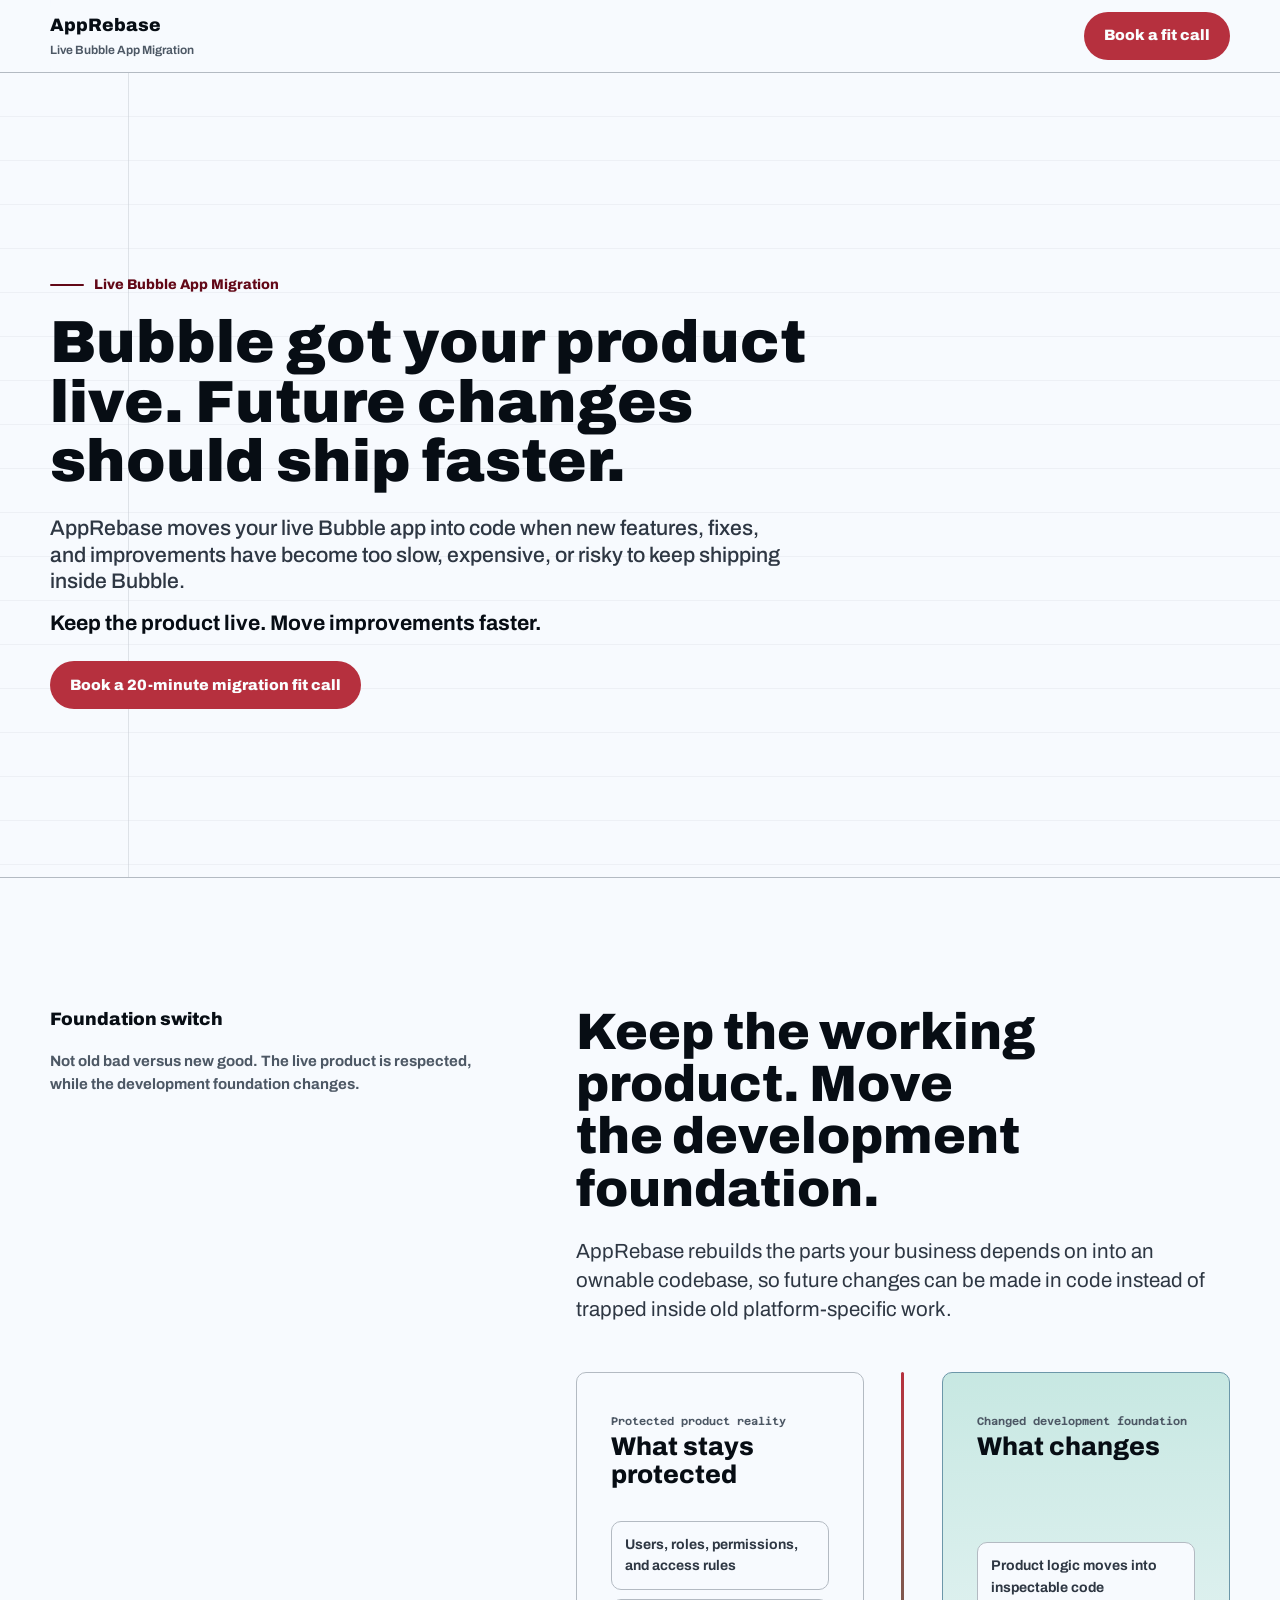
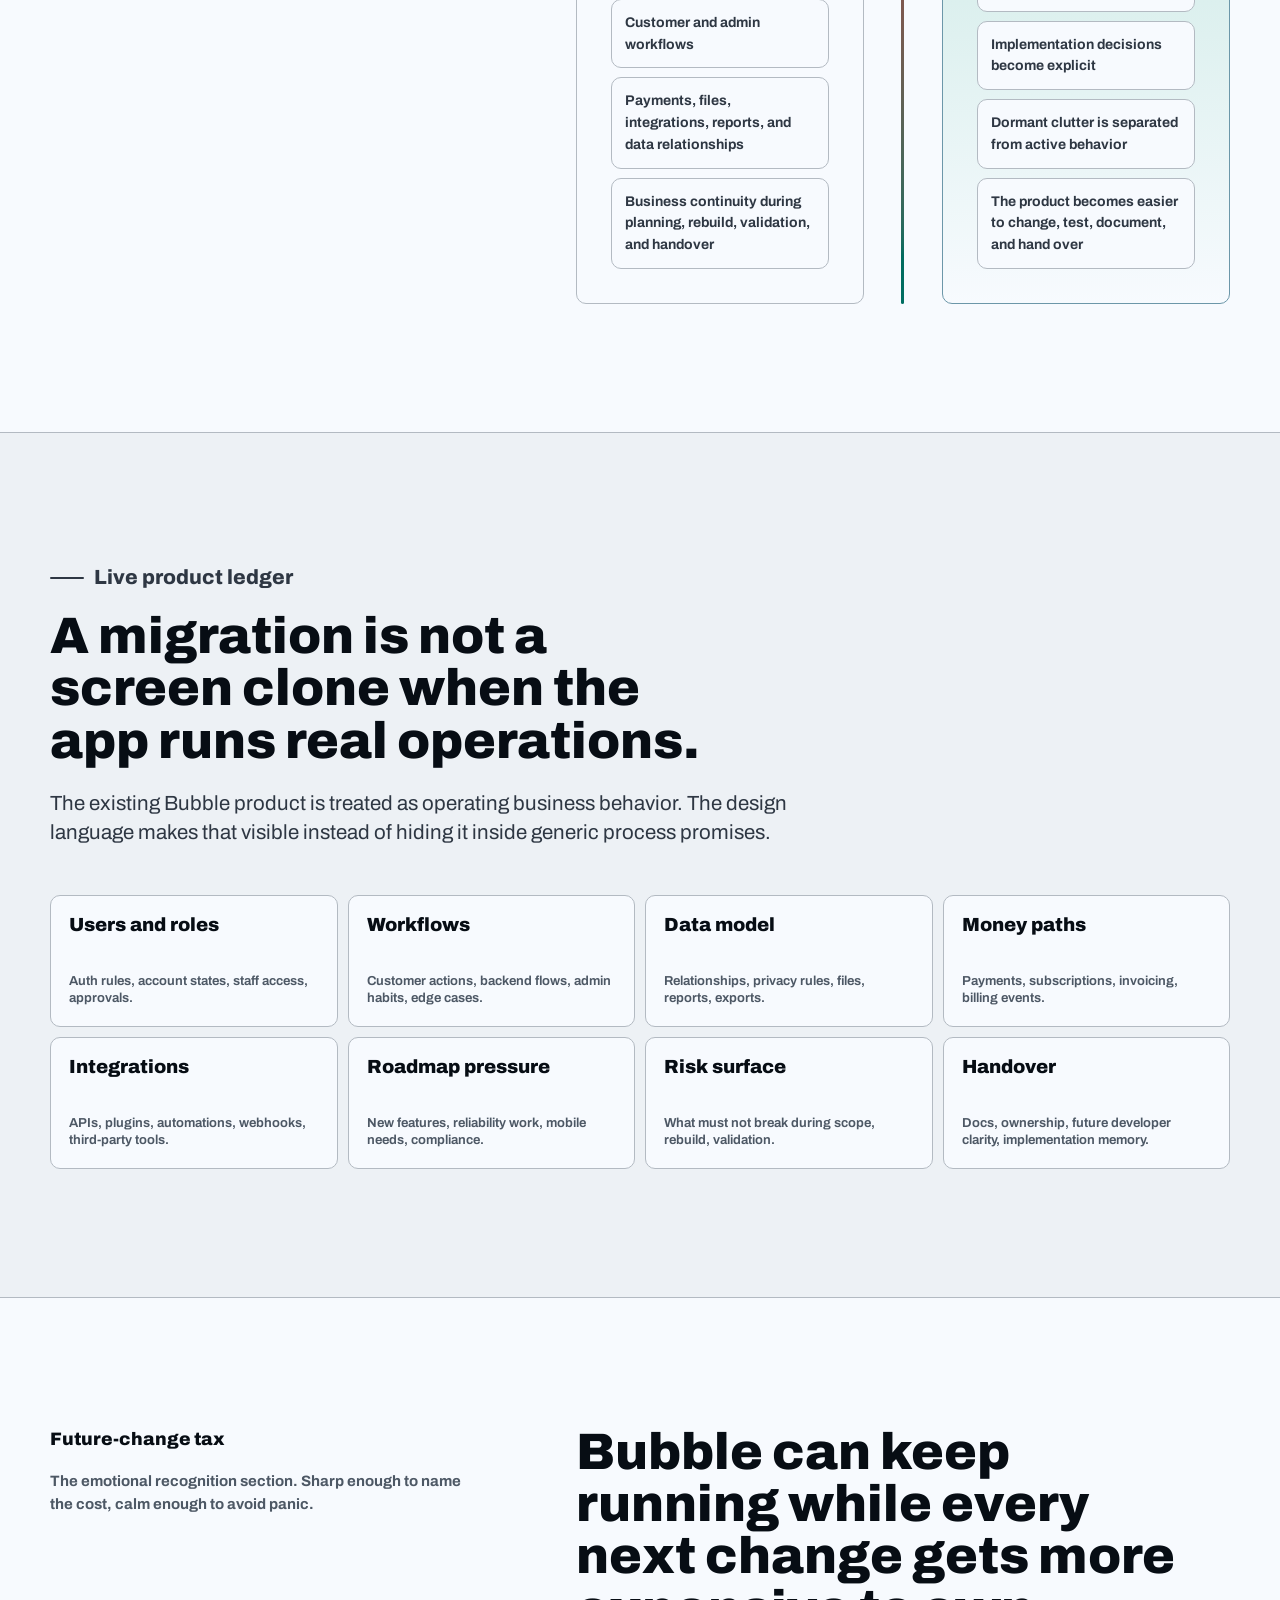
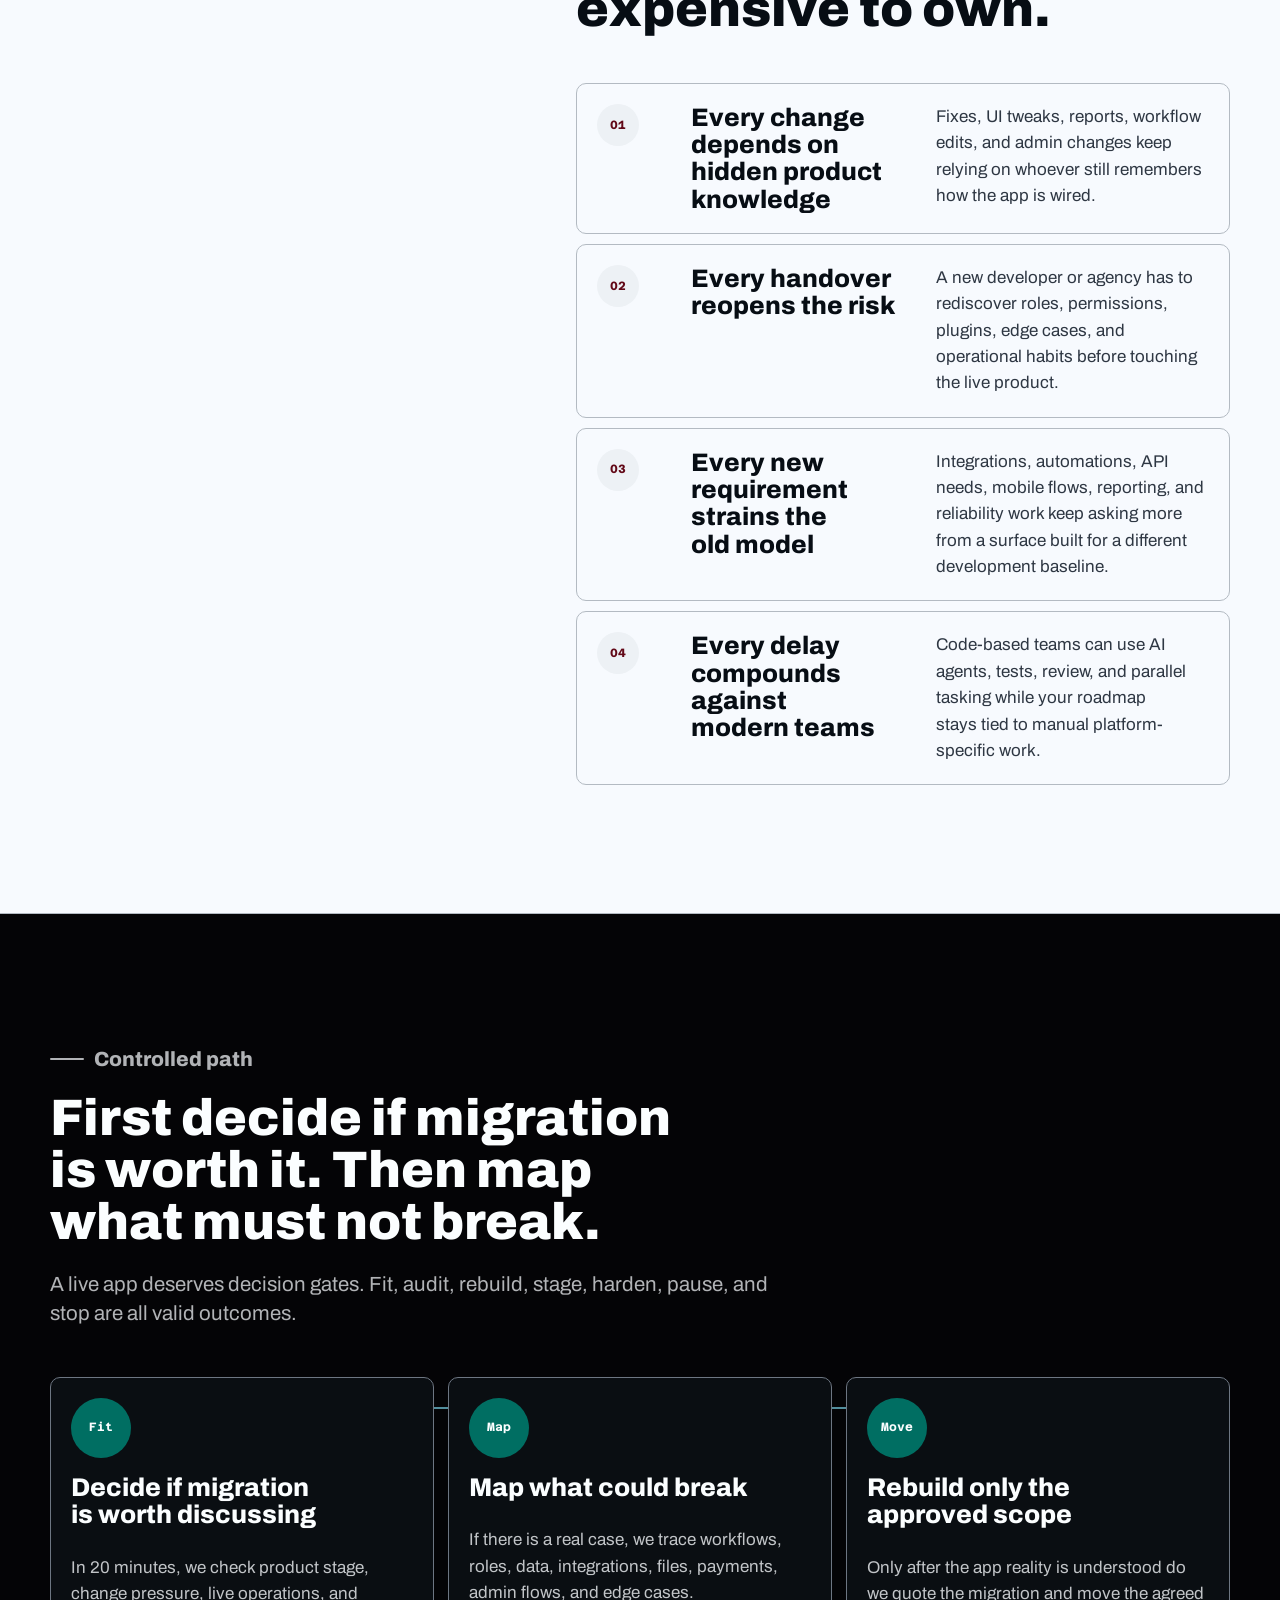
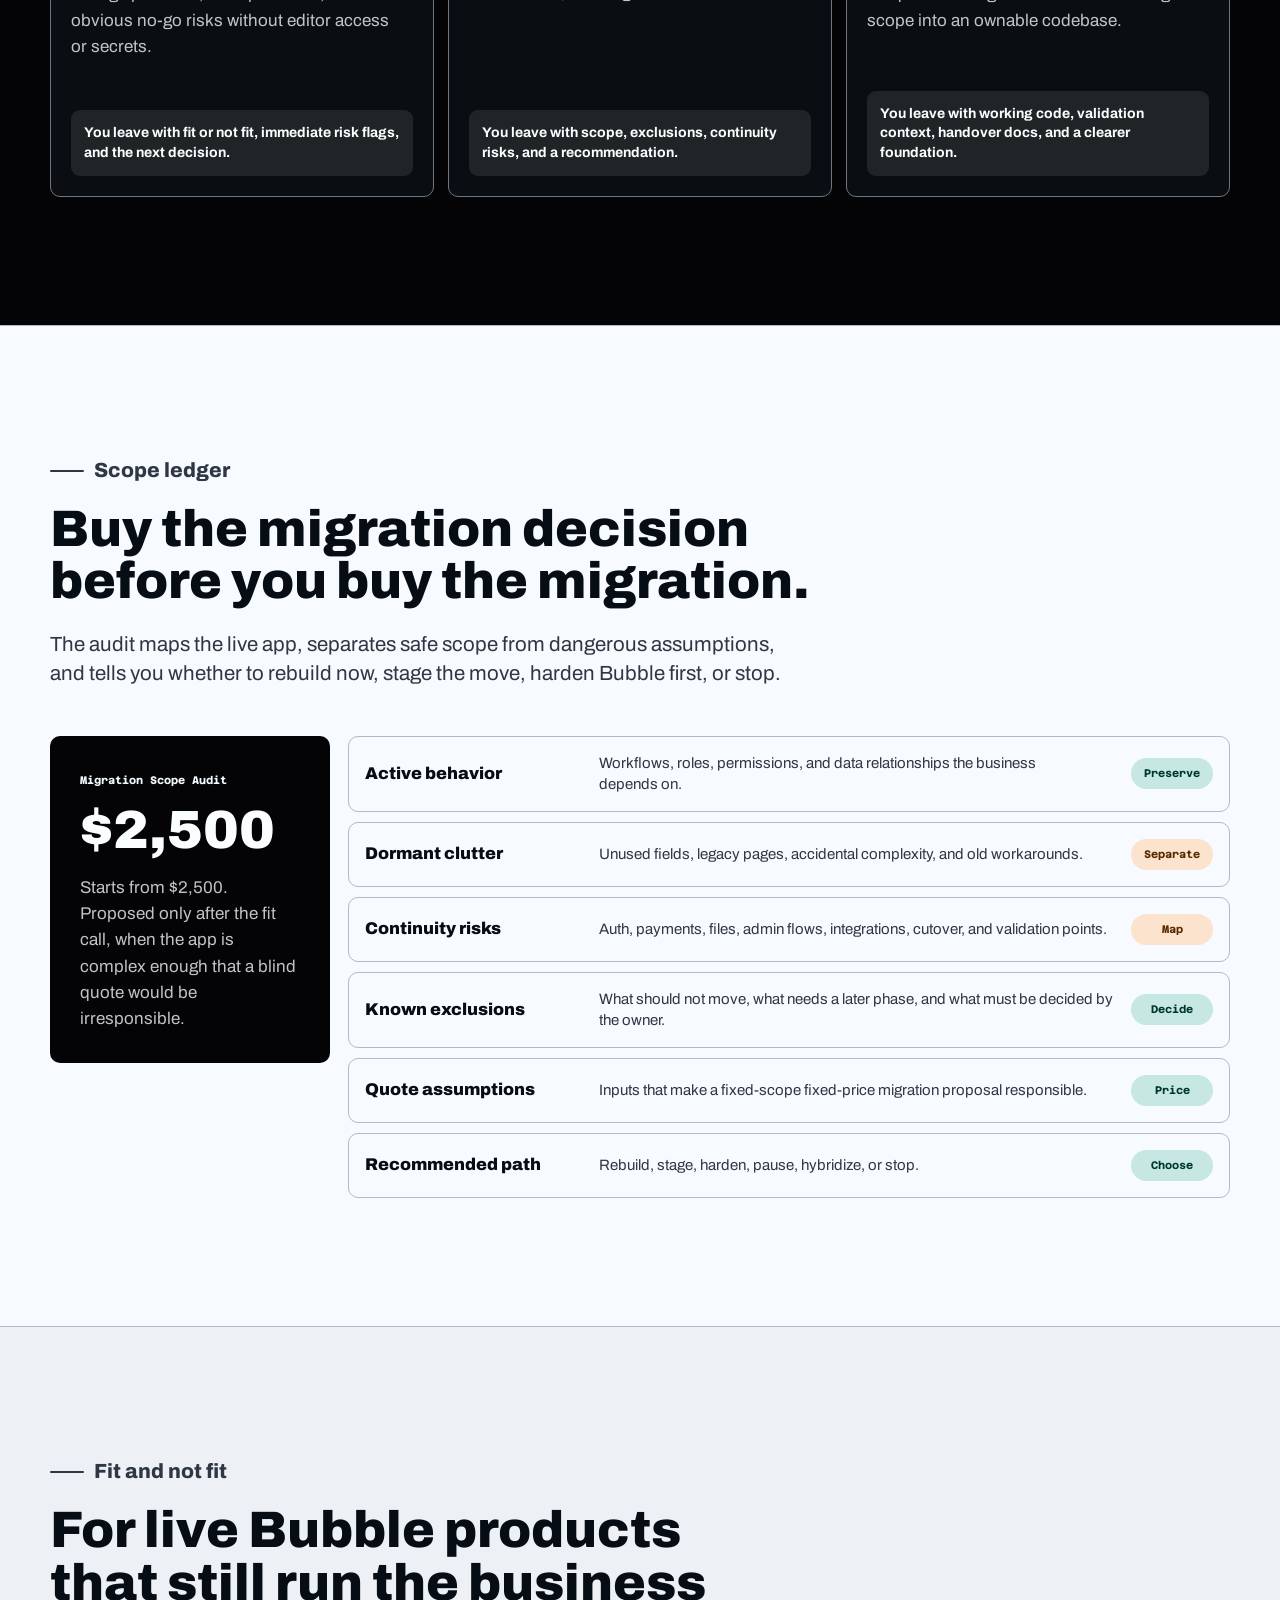
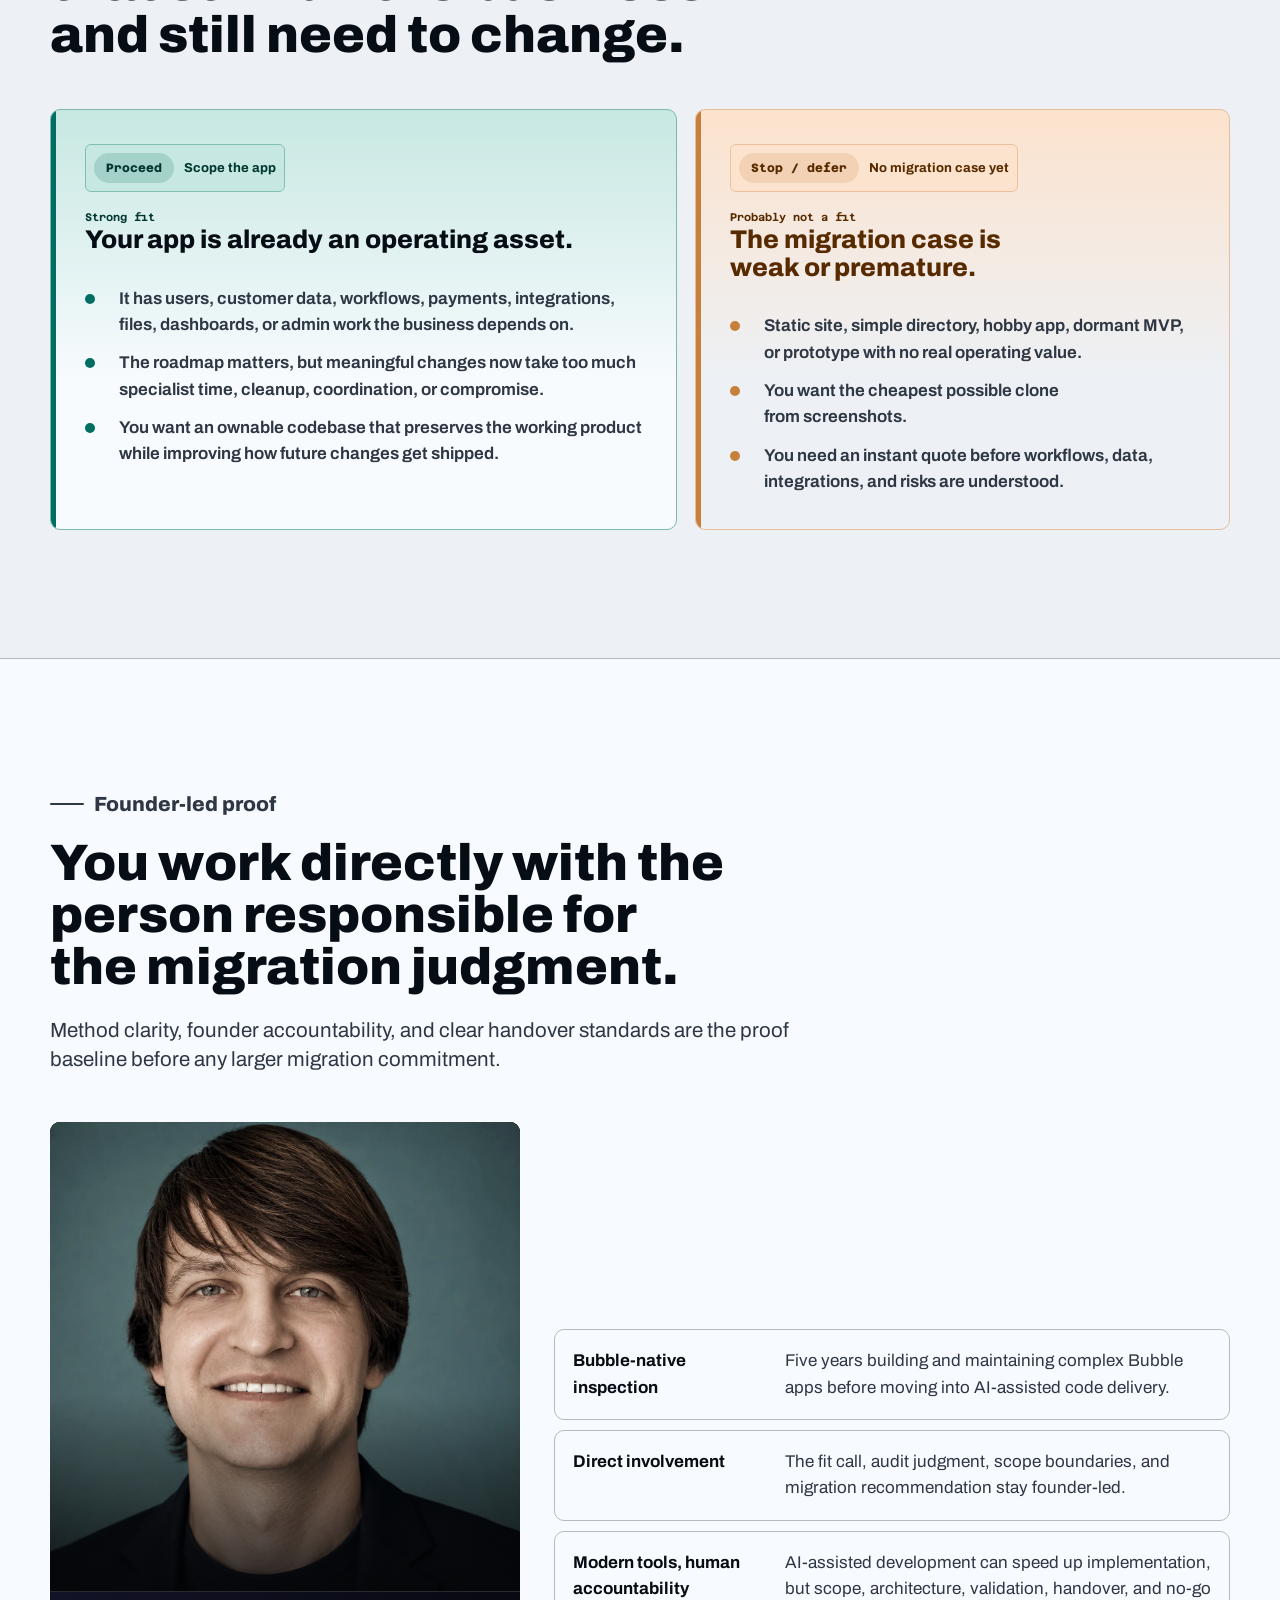
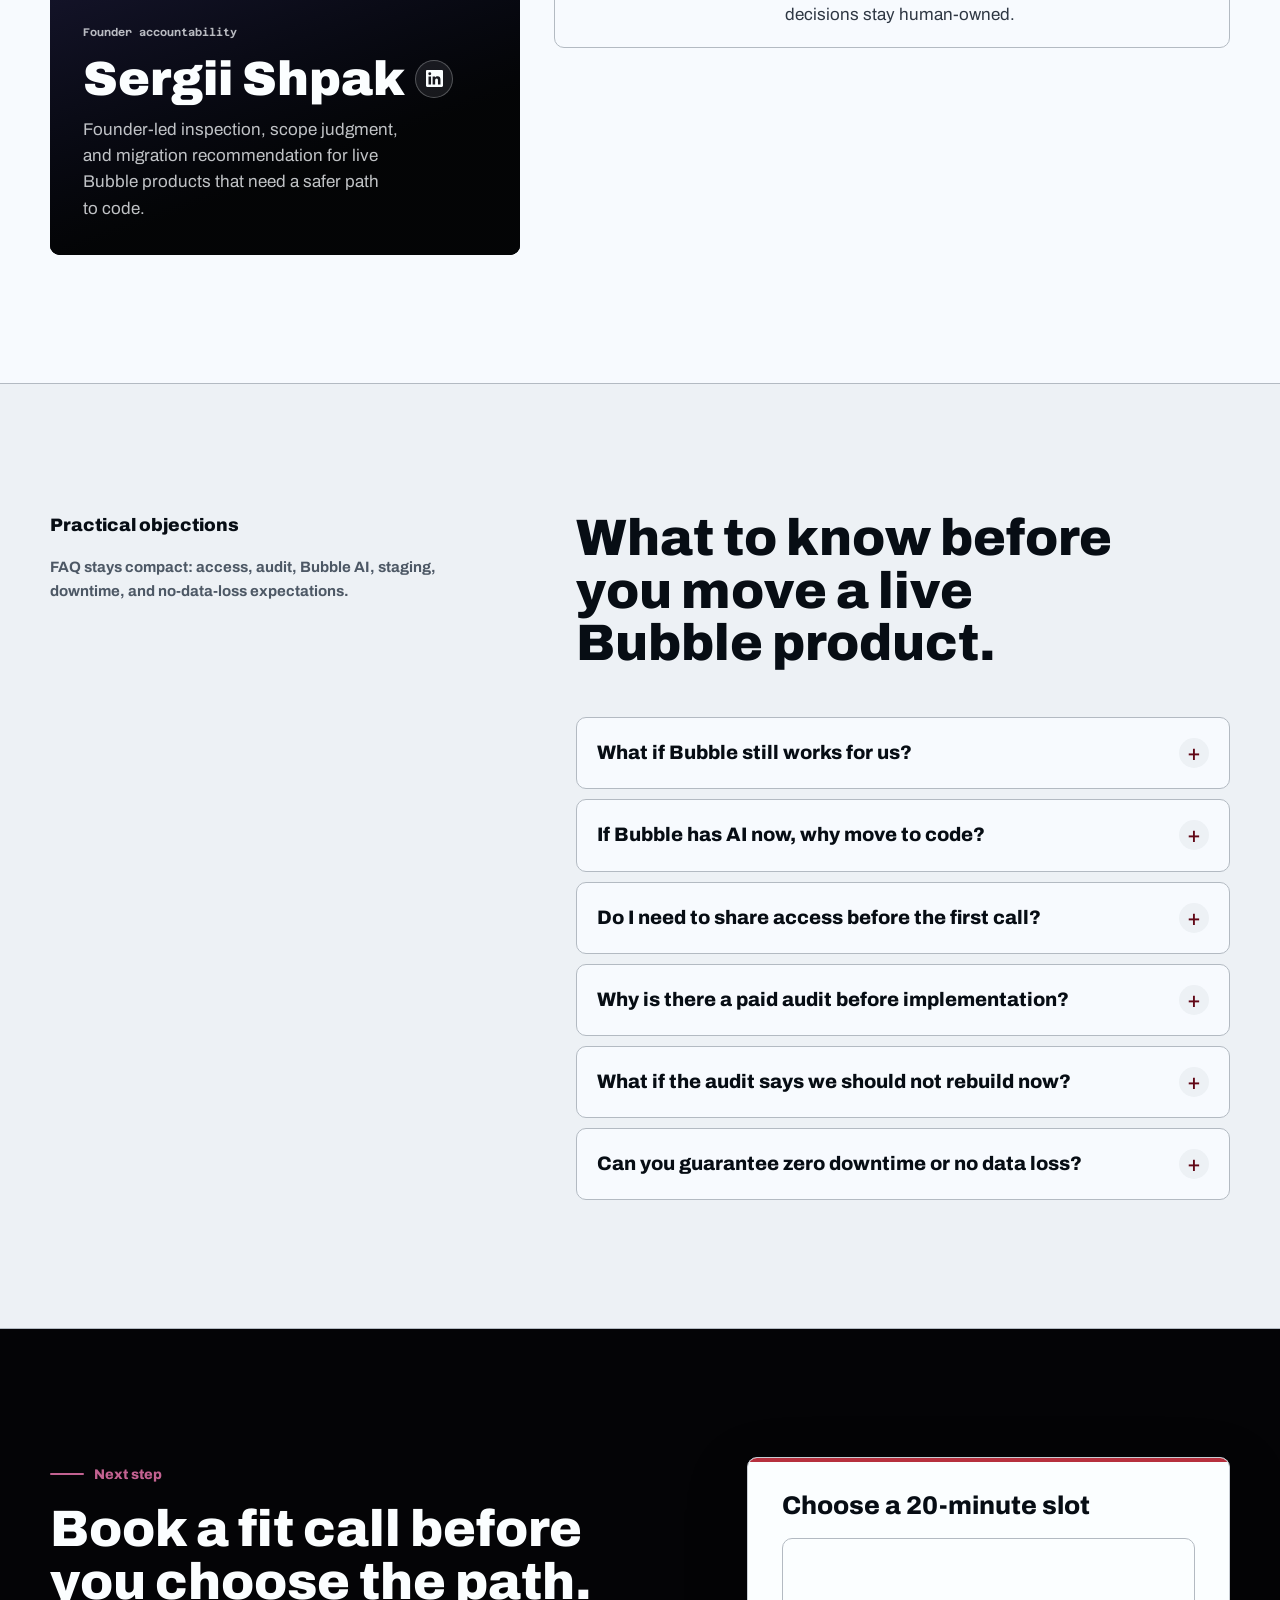
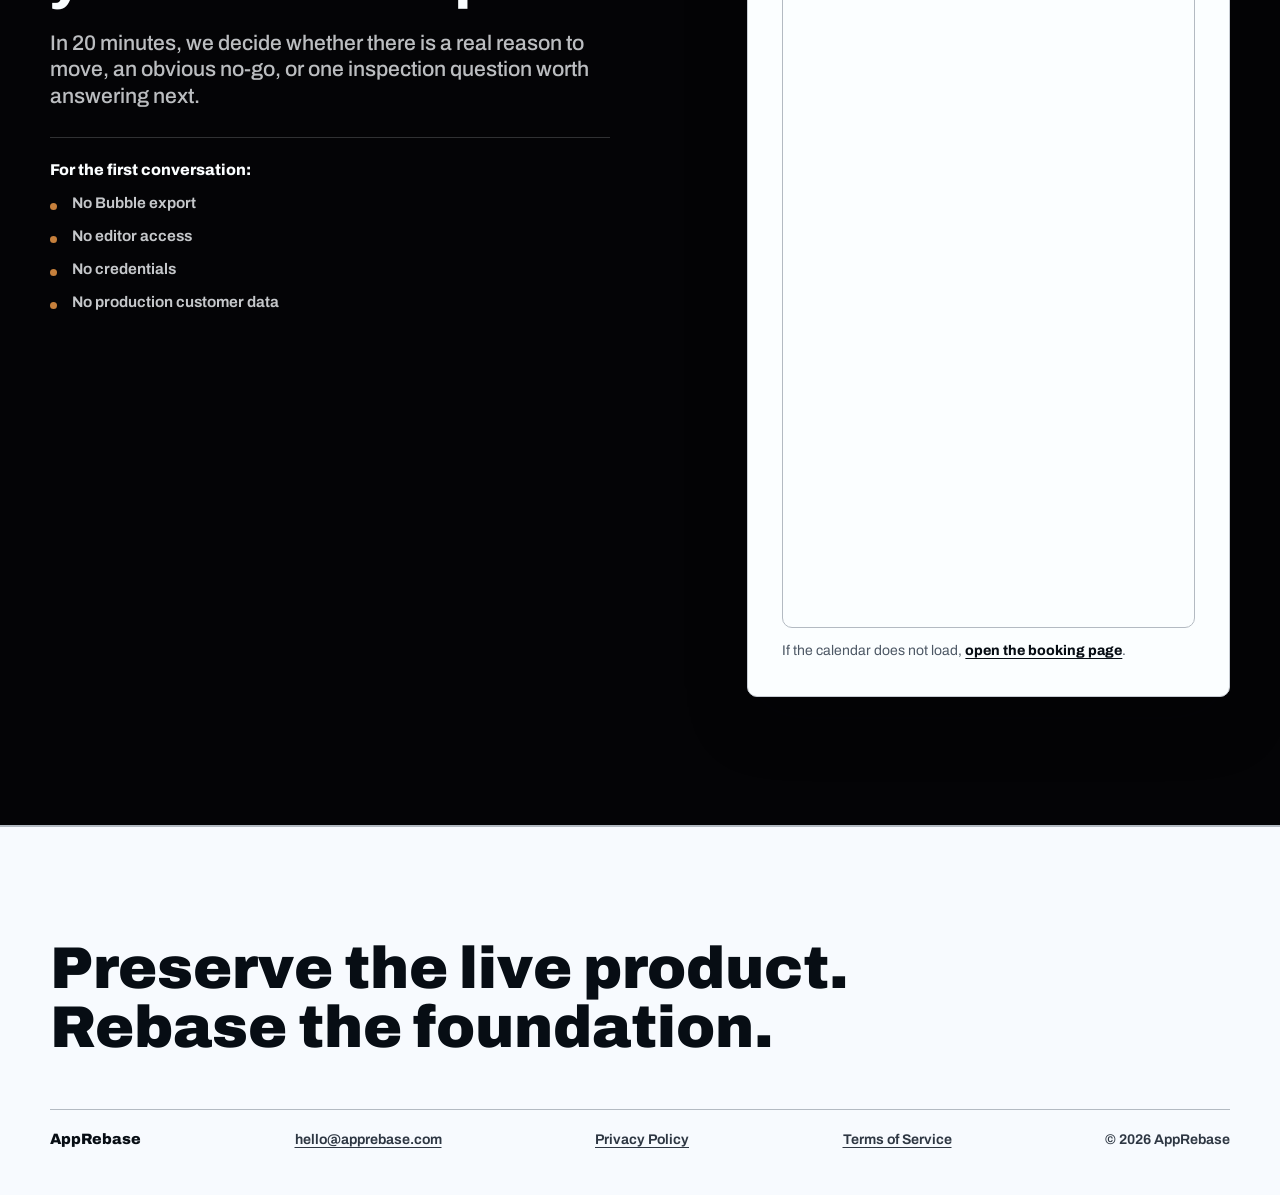
==== site/index.html @ f22eaa76 "Deploy AppRebase landing page 2026-06-10T15:09:42Z" ====
<!doctype html>
<html lang="en">
<head>
  <meta charset="utf-8">
  <meta name="viewport" content="width=device-width, initial-scale=1">
  <title>AppRebase | Live Bubble App Migration for Faster Changes</title>
  <meta name="description" content="AppRebase moves live Bubble apps into code when new features, fixes, and improvements have become too slow, expensive, or risky to keep shipping inside Bubble.">
  <link rel="canonical" href="https://apprebase.com/">
  <meta property="og:type" content="website">
  <meta property="og:site_name" content="AppRebase">
  <meta property="og:title" content="AppRebase | Live Bubble App Migration for Faster Changes">
  <meta property="og:description" content="Move a live Bubble app into code when new features, fixes, and improvements have become too slow, expensive, or risky to keep shipping inside Bubble.">
  <meta property="og:url" content="https://apprebase.com/">
  <meta name="twitter:card" content="summary">
  <meta name="twitter:title" content="AppRebase | Live Bubble App Migration for Faster Changes">
  <meta name="twitter:description" content="Move a live Bubble app into code when new features, fixes, and improvements have become too slow, expensive, or risky to keep shipping inside Bubble.">
  <link rel="icon" href="./favicon.svg" type="image/svg+xml">
  <link rel="preconnect" href="https://fonts.googleapis.com">
  <link rel="preconnect" href="https://fonts.gstatic.com" crossorigin>
  <link rel="preload" as="style" href="https://fonts.googleapis.com/css2?family=Archivo:wght@400;500;600;700;800;900&family=Azeret+Mono:wght@500;600;700&display=swap" onload="this.onload=null;this.rel='stylesheet'">
  <noscript><link rel="stylesheet" href="https://fonts.googleapis.com/css2?family=Archivo:wght@400;500;600;700;800;900&family=Azeret+Mono:wght@500;600;700&display=swap"></noscript>
  <script type="application/ld+json">
    {
      "@context": "https://schema.org",
      "@type": "ProfessionalService",
      "name": "AppRebase",
      "url": "https://apprebase.com/",
      "description": "AppRebase moves live Bubble apps into code when new features, fixes, and improvements have become too slow, expensive, or risky to keep shipping inside Bubble.",
      "email": "hello@apprebase.com",
      "founder": {
        "@type": "Person",
        "name": "Sergii Shpak",
        "sameAs": "https://www.linkedin.com/in/sergiishpak/"
      }
    }
  </script>

  <script type="module" crossorigin src="./assets/index-DW9-Qc9I.js"></script>
  <link rel="stylesheet" crossorigin href="./assets/index-B4gMcBKP.css">
</head>
<body>
  <header class="topbar">
    <div class="wrap topbar-inner">
      <a class="brand" href="#top" aria-label="AppRebase home">
        <span>AppRebase<small>Live Bubble App Migration</small></span>
      </a>
      <a class="button top" href="#contact" data-analytics-id="nav-fit-call">Book a fit call</a>
    </div>
  </header>

  <main id="top">
    <section class="section hero" aria-labelledby="hero-title">
      <div class="wrap hero-inner">
        <div class="hero-copy reveal">
          <p class="kicker">Live Bubble App Migration</p>
          <h1 id="hero-title">Bubble got your product live. Future changes should ship faster.</h1>
          <p class="hero-lead">AppRebase moves your live Bubble app into code when new features, fixes, and improvements have become too slow, expensive, or risky to keep shipping inside Bubble.</p>
          <p class="hero-offer">Keep the product live. Move improvements faster.</p>
          <div class="actions">
            <a class="button" href="#contact" data-analytics-id="hero-fit-call">Book a 20-minute migration fit call</a>
          </div>
        </div>
      </div>
    </section>

    <section class="section" id="migration">
      <div class="wrap section-inner two-col">
        <aside class="rail">
          <strong>Foundation switch</strong>
          <span>Not old bad versus new good. The live product is respected, while the development foundation changes.</span>
        </aside>
        <div>
          <div class="section-head">
            <h2>Keep the working product. Move the development foundation.</h2>
            <p>AppRebase rebuilds the parts your business depends on into an ownable codebase, so future changes can be made in code instead of trapped inside old platform-specific work.</p>
          </div>
          <div class="foundation-switch" role="group" aria-label="What stays protected and what changes">
            <article class="foundation-side">
              <div>
                <span class="artifact-label">Protected product reality</span>
                <h3>What stays protected</h3>
              </div>
              <ul class="mini-ledger">
                <li>Users, roles, permissions, and access rules</li>
                <li>Customer and admin workflows</li>
                <li>Payments, files, integrations, reports, and data relationships</li>
                <li>Business continuity during planning, rebuild, validation, and handover</li>
              </ul>
            </article>
            <div class="switch-axis" aria-hidden="true"><span></span></div>
            <article class="foundation-side code">
              <div>
                <span class="artifact-label">Changed development foundation</span>
                <h3>What changes</h3>
              </div>
              <ul class="mini-ledger">
                <li>Product logic moves into inspectable code</li>
                <li>Implementation decisions become explicit</li>
                <li>Dormant clutter is separated from active behavior</li>
                <li>The product becomes easier to change, test, document, and hand over</li>
              </ul>
            </article>
          </div>
        </div>
      </div>
    </section>

    <section class="section soft" id="live-product">
      <div class="wrap section-inner">
        <div class="section-head">
          <p class="kicker">Live product ledger</p>
          <h2>A migration is not a screen clone when the app runs real operations.</h2>
          <p>The existing Bubble product is treated as operating business behavior. The design language makes that visible instead of hiding it inside generic process promises.</p>
        </div>
        <div class="live-ledger" role="group" aria-label="Live product ledger">
          <div class="ledger-cell"><strong>Users and roles</strong><span>Auth rules, account states, staff access, approvals.</span></div>
          <div class="ledger-cell"><strong>Workflows</strong><span>Customer actions, backend flows, admin habits, edge cases.</span></div>
          <div class="ledger-cell"><strong>Data model</strong><span>Relationships, privacy rules, files, reports, exports.</span></div>
          <div class="ledger-cell"><strong>Money paths</strong><span>Payments, subscriptions, invoicing, billing events.</span></div>
          <div class="ledger-cell"><strong>Integrations</strong><span>APIs, plugins, automations, webhooks, third-party tools.</span></div>
          <div class="ledger-cell"><strong>Roadmap pressure</strong><span>New features, reliability work, mobile needs, compliance.</span></div>
          <div class="ledger-cell"><strong>Risk surface</strong><span>What must not break during scope, rebuild, validation.</span></div>
          <div class="ledger-cell"><strong>Handover</strong><span>Docs, ownership, future developer clarity, implementation memory.</span></div>
        </div>
      </div>
    </section>

    <section class="section" id="leverage">
      <div class="wrap section-inner two-col">
        <aside class="rail">
          <strong>Future-change tax</strong>
          <span>The emotional recognition section. Sharp enough to name the cost, calm enough to avoid panic.</span>
        </aside>
        <div>
          <div class="section-head">
            <h2>Bubble can keep running while every next change gets more expensive to own.</h2>
          </div>
          <div class="tax-ledger" role="group" aria-label="Development costs that compound before migration">
            <article class="ledger-row">
              <h3>Every change depends on hidden product knowledge</h3>
              <p>Fixes, UI tweaks, reports, workflow edits, and admin changes keep relying on whoever still remembers how the app is wired.</p>
            </article>
            <article class="ledger-row">
              <h3>Every handover reopens the risk</h3>
              <p>A new developer or agency has to rediscover roles, permissions, plugins, edge cases, and operational habits before touching the live product.</p>
            </article>
            <article class="ledger-row">
              <h3>Every new requirement strains the old model</h3>
              <p>Integrations, automations, API needs, mobile flows, reporting, and reliability work keep asking more from a surface built for a different development baseline.</p>
            </article>
            <article class="ledger-row">
              <h3>Every delay compounds against modern teams</h3>
              <p>Code-based teams can use AI agents, tests, review, and parallel tasking while your roadmap stays tied to manual platform-specific work.</p>
            </article>
          </div>
        </div>
      </div>
    </section>

    <section class="section dark" id="method">
      <div class="wrap section-inner">
        <div class="section-head">
          <p class="kicker">Controlled path</p>
          <h2>First decide if migration is worth it. Then map what must not break.</h2>
          <p>A live app deserves decision gates. Fit, audit, rebuild, stage, harden, pause, and stop are all valid outcomes.</p>
        </div>
        <div class="method-track" role="group" aria-label="AppRebase migration process">
          <article class="method-step">
            <span class="method-dot">Fit</span>
            <h3>Decide if migration is worth discussing</h3>
            <p>In 20 minutes, we check product stage, change pressure, live operations, and obvious no-go risks without editor access or secrets.</p>
            <div class="output">You leave with fit or not fit, immediate risk flags, and the next decision.</div>
          </article>
          <article class="method-step">
            <span class="method-dot">Map</span>
            <h3>Map what could break</h3>
            <p>If there is a real case, we trace workflows, roles, data, integrations, files, payments, admin flows, and edge cases.</p>
            <div class="output">You leave with scope, exclusions, continuity risks, and a recommendation.</div>
          </article>
          <article class="method-step">
            <span class="method-dot">Move</span>
            <h3>Rebuild only the approved scope</h3>
            <p>Only after the app reality is understood do we quote the migration and move the agreed scope into an ownable codebase.</p>
            <div class="output">You leave with working code, validation context, handover docs, and a clearer foundation.</div>
          </article>
        </div>
      </div>
    </section>

    <section class="section" id="audit">
      <div class="wrap section-inner">
        <div class="section-head">
          <p class="kicker">Scope ledger</p>
          <h2>Buy the migration decision before you buy the migration.</h2>
          <p>The audit maps the live app, separates safe scope from dangerous assumptions, and tells you whether to rebuild now, stage the move, harden Bubble first, or stop.</p>
        </div>
        <div class="audit-grid">
          <aside class="price">
            <div>
              <span class="artifact-label">Migration Scope Audit</span>
              <strong>$2,500</strong>
            </div>
            <p>Starts from $2,500. Proposed only after the fit call, when the app is complex enough that a blind quote would be irresponsible.</p>
          </aside>
          <div class="scope-ledger" role="group" aria-label="Scope ledger sample">
            <div class="scope-row"><strong>Active behavior</strong><p>Workflows, roles, permissions, and data relationships the business depends on.</p><span class="badge">Preserve</span></div>
            <div class="scope-row"><strong>Dormant clutter</strong><p>Unused fields, legacy pages, accidental complexity, and old workarounds.</p><span class="badge caution">Separate</span></div>
            <div class="scope-row"><strong>Continuity risks</strong><p>Auth, payments, files, admin flows, integrations, cutover, and validation points.</p><span class="badge caution">Map</span></div>
            <div class="scope-row"><strong>Known exclusions</strong><p>What should not move, what needs a later phase, and what must be decided by the owner.</p><span class="badge">Decide</span></div>
            <div class="scope-row"><strong>Quote assumptions</strong><p>Inputs that make a fixed-scope fixed-price migration proposal responsible.</p><span class="badge">Price</span></div>
            <div class="scope-row"><strong>Recommended path</strong><p>Rebuild, stage, harden, pause, hybridize, or stop.</p><span class="badge">Choose</span></div>
          </div>
        </div>
      </div>
    </section>

    <section class="section soft" id="fit">
      <div class="wrap section-inner">
        <div class="section-head">
          <p class="kicker">Fit and not fit</p>
          <h2>For live Bubble products that still run the business and still need to change.</h2>
        </div>
        <div class="fit-grid" role="group" aria-label="Fit and not fit">
          <article class="fit-block">
            <div class="fit-decision">
              <span class="decision-word">Proceed</span>
              <span class="decision-note">Scope the app</span>
            </div>
            <span class="artifact-label">Strong fit</span>
            <h3>Your app is already an operating asset.</h3>
            <ul class="fit-list">
              <li>It has users, customer data, workflows, payments, integrations, files, dashboards, or admin work the business depends on.</li>
              <li>The roadmap matters, but meaningful changes now take too much specialist time, cleanup, coordination, or compromise.</li>
              <li>You want an ownable codebase that preserves the working product while improving how future changes get shipped.</li>
            </ul>
          </article>
          <article class="fit-block not">
            <div class="fit-decision">
              <span class="decision-word">Stop / defer</span>
              <span class="decision-note">No migration case yet</span>
            </div>
            <span class="artifact-label">Probably not a fit</span>
            <h3>The migration case is weak or premature.</h3>
            <ul class="fit-list">
              <li>Static site, simple directory, hobby app, dormant MVP, or prototype with no real operating value.</li>
              <li>You want the cheapest possible clone from screenshots.</li>
              <li>You need an instant quote before workflows, data, integrations, and risks are understood.</li>
            </ul>
          </article>
        </div>
      </div>
    </section>

    <section class="section" id="proof">
      <div class="wrap section-inner">
        <div class="section-head">
          <p class="kicker">Founder-led proof</p>
          <h2>You work directly with the person responsible for the migration judgment.</h2>
          <p>Method clarity, founder accountability, and clear handover standards are the proof baseline before any larger migration commitment.</p>
        </div>
        <div class="founder-proof">
          <aside class="founder-card" aria-label="Founder accountability panel">
            <figure class="founder-photo">
              <picture>
                <source srcset="./assets/sergii-shpak-founder-portrait-v1-D62x7R3v.webp" type="image/webp">
                <img src="./assets/sergii-shpak-founder-portrait-v1-Mqz5cvFW.png" alt="Portrait of Sergii Shpak, founder of AppRebase" width="1254" height="1254" loading="lazy" decoding="async">
              </picture>
            </figure>
            <div class="founder-card-body">
              <span class="artifact-label">Founder accountability</span>
              <div class="founder-name-row">
                <strong>Sergii Shpak</strong>
                <a class="founder-linkedin" href="https://www.linkedin.com/in/sergiishpak/" target="_blank" rel="noopener noreferrer" aria-label="View Sergii Shpak on LinkedIn">
                  <svg viewBox="0 0 24 24" aria-hidden="true" focusable="false">
                    <path d="M20.45 20.45h-3.56v-5.57c0-1.33-.02-3.04-1.85-3.04-1.85 0-2.14 1.45-2.14 2.95v5.66H9.34V9h3.42v1.56h.05c.48-.9 1.64-1.85 3.37-1.85 3.6 0 4.27 2.37 4.27 5.46v6.28ZM5.33 7.43a2.06 2.06 0 1 1 0-4.12 2.06 2.06 0 0 1 0 4.12Zm1.78 13.02H3.55V9h3.56v11.45ZM22.22 0H1.77C.79 0 0 .77 0 1.72v20.56C0 23.23.79 24 1.77 24h20.45c.98 0 1.78-.77 1.78-1.72V1.72C24 .77 23.2 0 22.22 0Z" />
                  </svg>
                </a>
              </div>
              <p>Founder-led inspection, scope judgment, and migration recommendation for live Bubble products that need a safer path to code.</p>
            </div>
          </aside>
          <div class="founder-proof-main">
            <div class="proof-stack">
              <div class="proof-row"><strong>Bubble-native inspection</strong><p>Five years building and maintaining complex Bubble apps before moving into AI-assisted code delivery.</p></div>
              <div class="proof-row"><strong>Direct involvement</strong><p>The fit call, audit judgment, scope boundaries, and migration recommendation stay founder-led.</p></div>
              <div class="proof-row"><strong>Modern tools, human accountability</strong><p>AI-assisted development can speed up implementation, but scope, architecture, validation, handover, and no-go decisions stay human-owned.</p></div>
            </div>
          </div>
        </div>
      </div>
    </section>

    <section class="section soft" id="faq">
      <div class="wrap section-inner two-col">
        <aside class="rail">
          <strong>Practical objections</strong>
          <span>FAQ stays compact: access, audit, Bubble AI, staging, downtime, and no-data-loss expectations.</span>
        </aside>
        <div>
          <div class="section-head">
            <h2>What to know before you move a live Bubble product.</h2>
          </div>
          <div class="faq">
            <details>
              <summary>What if Bubble still works for us?</summary>
              <div class="answer"><p>Then migration is not automatic. The question is whether staying on the current foundation now costs more in speed, specialist dependency, handover risk, or future change than a controlled move would cost.</p></div>
            </details>
            <details>
              <summary>If Bubble has AI now, why move to code?</summary>
              <div class="answer"><p>Bubble AI may help inside Bubble. The migration case is different: whether your product now needs code-level inspection, tests, version control, parallel implementation, cleaner handover, and direct human + AI development on the product foundation itself.</p></div>
            </details>
            <details>
              <summary>Do I need to share access before the first call?</summary>
              <div class="answer"><p>No. The first call is low-access. No export, editor access, credentials, secrets, or production customer data are needed for the first conversation.</p></div>
            </details>
            <details>
              <summary>Why is there a paid audit before implementation?</summary>
              <div class="answer"><p>Because a live app cannot be priced responsibly from screenshots or a quick call. The audit maps what must be preserved, what should change, where the risks live, and whether a fixed-scope migration should happen at all.</p></div>
            </details>
            <details>
              <summary>What if the audit says we should not rebuild now?</summary>
              <div class="answer"><p>Then that is the decision. You leave with the reason, the risk picture, and the next sensible path: pause, harden Bubble first, stage the move, hybridize, or stop.</p></div>
            </details>
            <details>
              <summary>Can you guarantee zero downtime or no data loss?</summary>
              <div class="answer"><p>Not before the app is understood. The responsible commitment is to identify continuity, data, auth, workflow, validation, and cutover risks before implementation, then scope the migration around what has to stay safe.</p></div>
            </details>
          </div>
        </div>
      </div>
    </section>

    <section class="section dark contact" id="contact">
      <div class="wrap section-inner">
        <div class="contact-copy">
          <p class="kicker">Next step</p>
          <h2>Book a fit call before you choose the path.</h2>
          <p class="hero-lead">In 20 minutes, we decide whether there is a real reason to move, an obvious no-go, or one inspection question worth answering next.</p>
          <div class="boundary-panel">
            <p class="boundary-label">For the first conversation:</p>
            <ul class="boundary-list" aria-label="Final call access boundary">
              <li>No Bubble export</li>
              <li>No editor access</li>
              <li>No credentials</li>
              <li>No production customer data</li>
            </ul>
          </div>
        </div>
        <aside class="booking" aria-label="Cal.com booking">
          <h3>Choose a 20-minute slot</h3>
          <div class="booking-window" data-booking-window>
            <div class="booking-placeholder" id="booking-placeholder">
              <p>Calendar slots load here when you reach this section.</p>
              <button class="button secondary booking-load" type="button" data-booking-load>Load calendar</button>
            </div>
            <div style="width:100%;height:100%;overflow:hidden" id="my-cal-inline-20min" hidden></div>
          </div>
          <p class="booking-fallback">If the calendar does not load, <a href="https://cal.com/apprebase/20min" data-analytics-id="booking-fallback-link">open the booking page</a>.</p>
        </aside>
      </div>
    </section>
  </main>

  <footer class="footer">
    <div class="wrap footer-inner">
      <p class="footer-line">
        <span>Preserve the live product.</span>
        <span>Rebase the foundation.</span>
      </p>
      <div class="footer-meta">
        <strong>AppRebase</strong>
        <a href="mailto:hello@apprebase.com?subject=Bubble%20migration%20question" data-analytics-id="footer-email">hello@apprebase.com</a>
        <a href="./privacy.html">Privacy Policy</a>
        <a href="./terms.html">Terms of Service</a>
        <span>&copy; 2026 AppRebase</span>
      </div>
    </div>
  </footer>
</body>
</html>
---- site/assets/index-B4gMcBKP.css ----
:root{--lightningcss-light:initial;--lightningcss-dark: ;color-scheme:light;--color-bg:oklch(98.5% .006 250);--color-bg-soft:oklch(95.5% .007 250);--color-bg-quiet:oklch(91.8% .01 250);--color-ink:oklch(15.5% .018 255);--color-ink-soft:oklch(33.5% .024 255);--color-muted:oklch(45.5% .026 255);--color-line:oklch(78.5% .014 255);--color-line-strong:oklch(45.5% .026 255);--color-action:oklch(52% .17 20);--color-action-dark:oklch(32% .12 20);--color-proof:oklch(47% .11 184);--color-proof-soft:oklch(90.5% .035 184);--color-proof-ink:oklch(29% .08 184);--color-caution:oklch(66% .12 62);--color-caution-soft:oklch(93% .04 62);--color-caution-ink:oklch(34% .09 62);--color-dark:oklch(11% .006 255);--color-dark-2:oklch(16% .01 255);--color-white:oklch(99.5% .005 250);--color-focus:oklch(58% .16 184);--font-display:"Archivo", Aptos, system-ui, -apple-system, BlinkMacSystemFont, "Segoe UI", sans-serif;--font-body:"Archivo", Aptos, system-ui, -apple-system, BlinkMacSystemFont, "Segoe UI", sans-serif;--font-mono:"Azeret Mono", ui-monospace, SFMono-Regular, Menlo, Monaco, Consolas, monospace;--space-3xs:.125rem;--space-2xs:.25rem;--space-xs:.5rem;--space-sm:.75rem;--space-md:1rem;--space-lg:1.5rem;--space-xl:2.5rem;--space-2xl:4rem;--space-3xl:6rem;--space-4xl:9rem;--text-xs:.64rem;--text-sm:.8rem;--text-base:1rem;--text-md:1.25rem;--text-lg:1.5625rem;--text-xl:1.9531rem;--text-2xl:2.4414rem;--text-3xl:3.0518rem;--text-4xl:3.8147rem;--text-display-s:clamp(2.4rem, 3.7vw + .75rem, 4.25rem);--text-display:clamp(2.75rem, 4.5vw + 1rem, 5.25rem);--ease-out:cubic-bezier(.16, 1, .3, 1);--ease-in:cubic-bezier(.7, 0, .84, 0);--ease-in-out:cubic-bezier(.65, 0, .35, 1);--dur-micro:.12s;--dur-short:.22s;--dur-long:.42s;--rule-hair:1px;--radius-sm:9px;--radius-md:10px;--radius-pill:999px;--shadow-whisper:0 1px 2px oklch(20% .01 255/.05);--layout-max:1180px;--layout-wide:1380px;--layout-gutter:clamp(18px, 4vw, 48px);--header-height:72px;--z-sticky:200;--max:var(--layout-max);--wide:var(--layout-wide);--gutter:var(--layout-gutter);--radius:var(--radius-md);--header:var(--header-height)}*{box-sizing:border-box}html{scroll-behavior:smooth;background:var(--color-bg);color:var(--color-ink);overflow-x:clip}body{background:linear-gradient(90deg, color-mix(in oklch, var(--color-line) 36%, transparent) 1px, transparent 1px) 50% 0 / min(96vw, 1180px) 100% no-repeat, var(--color-bg);color:var(--color-ink);font-family:var(--font-body);letter-spacing:0;text-rendering:optimizelegibility;-webkit-font-smoothing:antialiased;margin:0;font-size:17px;line-height:1.55;overflow-x:clip}body::selection{background:var(--color-action);color:var(--color-white)}a{color:inherit;text-underline-offset:.22em;text-decoration-thickness:1px}a:hover{color:var(--color-action-dark)}h1,h2,h3,p,ul,ol{margin-top:0}h1,h2,h3{text-wrap:balance}p,li{text-wrap:pretty}h1{max-width:980px;font-size:var(--text-display-s);letter-spacing:0;overflow-wrap:anywhere;min-width:0;margin-bottom:24px;font-weight:900;line-height:1}h2{max-width:820px;font-size:clamp(var(--text-2xl), 4vw, var(--text-4xl));letter-spacing:0;overflow-wrap:anywhere;min-width:0;margin-bottom:22px;font-weight:850;line-height:1.02}h3{letter-spacing:0;overflow-wrap:anywhere;min-width:0;margin-bottom:10px;font-size:clamp(1.25rem,2vw,1.65rem);font-weight:800;line-height:1.08}p{margin-bottom:18px}ul{margin:0;padding:0;list-style:none}.wrap{width:min(var(--max), calc(100% - var(--gutter) - var(--gutter)));margin:0 auto}.wide{width:min(var(--wide), calc(100% - var(--gutter) - var(--gutter)));margin:0 auto}.topbar{z-index:30;border-bottom:1px solid var(--color-line);background:color-mix(in oklch, var(--color-bg) 94%, transparent);-webkit-backdrop-filter:blur(14px);backdrop-filter:blur(14px);position:sticky;top:0}.topbar-inner{min-height:var(--header);justify-content:space-between;align-items:center;gap:28px;display:flex}.brand{color:var(--color-ink);letter-spacing:0;align-items:center;font-size:18px;font-weight:850;text-decoration:none;display:inline-flex}.brand small{color:var(--color-muted);letter-spacing:0;margin-top:1px;font-size:12px;font-weight:650;display:block}.button{border-radius:var(--radius-pill);background:var(--color-action);min-height:48px;color:var(--color-white);white-space:nowrap;transition:transform var(--dur-short) var(--ease-out), background var(--dur-short) var(--ease-out), color var(--dur-short) var(--ease-out);border:0;justify-content:center;align-items:center;gap:10px;padding:14px 20px;font-size:15px;font-weight:850;line-height:1.05;text-decoration:none;display:inline-flex}.button:hover{background:var(--color-action-dark);color:var(--color-white);text-decoration:none;transform:translateY(-1px)}.button:active{transform:translateY(1px)}.button[aria-disabled=true],.button.is-disabled{opacity:.55;cursor:not-allowed;pointer-events:none;transform:none}.button.secondary{background:var(--color-bg-quiet);color:var(--color-ink)}.button.secondary:hover{background:var(--color-ink);color:var(--color-white)}a:focus-visible,button:focus-visible,summary:focus-visible,.button:focus-visible{outline:2px solid var(--color-focus);outline-offset:4px}.section{border-bottom:1px solid var(--color-line);background:var(--color-bg);position:relative}.section.soft{background:var(--color-bg-soft)}.section.dark{background:var(--color-dark);color:var(--color-white)}.section-inner{padding:clamp(72px,10vw,138px) 0}.hero{isolation:isolate;min-height:calc(100vh - var(--header) - var(--space-lg));min-height:calc(100svh - var(--header) - var(--space-lg));background:var(--color-bg);align-items:stretch;display:flex;overflow:clip}.hero:before{content:"";z-index:-2;background:linear-gradient(90deg, transparent 0 10%, color-mix(in oklch, var(--color-line) 54%, transparent) 10% calc(10% + 1px), transparent calc(10% + 1px) 100%), linear-gradient(0deg, color-mix(in oklch, var(--color-bg-quiet) 64%, transparent) 1px, transparent 1px) 0 0 / 100% 44px;opacity:.68;position:absolute;inset:0}.hero-inner{min-height:calc(100vh - var(--header) - var(--space-lg));min-height:calc(100svh - var(--header) - var(--space-lg));align-items:center;padding:clamp(88px,12svh,150px) 0 clamp(72px,9svh,128px);display:grid}.hero-copy{align-self:center;width:100%;min-width:0;max-width:1020px}.kicker{color:var(--color-action-dark);align-items:center;gap:10px;margin:0 0 18px;font-size:14px;font-weight:800;display:inline-flex}.kicker:before{content:"";background:currentColor;border-radius:2px;width:34px;height:2px}.hero-lead{max-width:800px;color:var(--color-ink-soft);margin-bottom:0;font-size:clamp(1.1rem,1.65vw,1.38rem);font-weight:520;line-height:1.25}.hero-offer{max-width:760px;color:var(--color-ink);margin:14px 0 0;font-size:clamp(1.08rem,1.9vw,1.32rem);font-weight:700;line-height:1.36}.actions{flex-wrap:wrap;align-items:center;gap:12px;min-width:0;margin-top:24px;display:flex}.shift-map{border:1px solid var(--color-line);border-radius:var(--radius);background:color-mix(in oklch, var(--color-bg) 92%, transparent);grid-template-columns:minmax(220px,.9fr) minmax(280px,1.1fr) minmax(220px,.9fr);align-items:stretch;gap:0;display:grid}.shift-node{border-right:1px solid var(--color-line);align-content:space-between;gap:20px;min-height:132px;padding:22px;display:grid}.shift-node:last-child{border-right:0}.shift-node strong{letter-spacing:0;max-width:24ch;font-size:clamp(1.2rem,2vw,1.75rem);font-weight:850;line-height:1.05;display:block}.shift-node span,.artifact-label{color:var(--color-muted);font-family:var(--font-mono);font-size:11px;font-weight:650;line-height:1.45}.shift-node.rebase{background:var(--color-dark);color:var(--color-white)}.shift-node.rebase span{color:color-mix(in oklch, var(--color-white) 70%, transparent)}.section-head{max-width:920px;margin-bottom:clamp(28px,4vw,48px)}.section-head p{max-width:760px;color:var(--color-ink-soft);font-size:clamp(1.08rem,1.7vw,1.28rem);line-height:1.42}.section.dark .section-head p,.section.dark .muted,.section.dark .artifact-label{color:color-mix(in oklch, var(--color-white) 70%, transparent)}.two-col{grid-template-columns:minmax(260px,.8fr) minmax(0,1.2fr);align-items:start;gap:clamp(38px,7vw,92px);display:grid}.rail{top:calc(var(--header) + 34px);color:var(--color-muted);gap:16px;font-size:15px;font-weight:700;display:grid;position:sticky}.rail strong{color:var(--color-ink);font-size:18px;font-weight:850}.section.dark .rail strong{color:var(--color-white)}.foundation-switch{grid-template-columns:1fr auto 1fr;align-items:stretch;gap:18px;display:grid}.foundation-side{border:1px solid var(--color-line);border-radius:var(--radius);background:var(--color-bg);grid-template-rows:auto 1fr;gap:22px;min-height:360px;padding:clamp(22px,4vw,34px);display:grid}.foundation-side.code{border-color:color-mix(in oklch, var(--color-proof) 42%, var(--color-line));background:linear-gradient(180deg, var(--color-proof-soft), var(--color-bg))}.switch-axis{place-items:center;width:42px;display:grid}.switch-axis span{border-radius:var(--radius-pill);background:linear-gradient(180deg, var(--color-action), var(--color-proof));width:3px;height:100%}.mini-ledger{align-content:end;gap:9px;display:grid}.mini-ledger li,.ledger-row,.scope-row,.faq details,.proof-row{border:1px solid var(--color-line);border-radius:var(--radius);background:var(--color-bg)}.mini-ledger li{color:var(--color-ink-soft);padding:12px 13px;font-size:14px;font-weight:680}.live-ledger{grid-template-columns:repeat(4,minmax(0,1fr));gap:10px;display:grid}.ledger-cell{border:1px solid var(--color-line);border-radius:var(--radius);background:var(--color-bg);align-content:space-between;gap:18px;min-height:132px;padding:18px;display:grid}.ledger-cell strong{font-size:19px;font-weight:850;line-height:1.12}.ledger-cell span{color:var(--color-muted);font-size:13px;font-weight:650;line-height:1.35}.tax-ledger{counter-reset:tax;gap:10px;display:grid}.ledger-row{counter-increment:tax;grid-template-columns:72px minmax(0,.9fr) minmax(0,1.1fr);align-items:start;gap:22px;padding:20px;display:grid}.ledger-row:before{content:counter(tax, decimal-leading-zero);background:var(--color-bg-soft);width:42px;height:42px;color:var(--color-action-dark);font-family:var(--font-mono);border-radius:50%;place-items:center;font-size:12px;font-weight:700;display:grid}.ledger-row h3{margin-bottom:0;font-size:clamp(1.16rem,2vw,1.58rem)}.ledger-row p{color:var(--color-ink-soft);margin-bottom:0}.method-track{grid-template-columns:repeat(3,minmax(0,1fr));gap:14px;display:grid;position:relative}.method-track:before{content:"";background:color-mix(in oklch, var(--color-proof) 55%, var(--color-line));height:2px;position:absolute;top:30px;left:9%;right:9%}.method-step{border:1px solid color-mix(in oklch, var(--color-white) 20%, var(--color-line-strong));border-radius:var(--radius);background:var(--color-dark-2);grid-template-rows:auto auto 1fr auto;gap:16px;min-height:420px;padding:20px;display:grid;position:relative}.method-dot{background:var(--color-proof);width:60px;height:60px;color:var(--color-white);font-family:var(--font-mono);border-radius:50%;place-items:center;font-size:12px;font-weight:700;display:grid}.method-step p{color:color-mix(in oklch, var(--color-white) 76%, transparent)}.output{border-radius:var(--radius-sm);background:color-mix(in oklch, var(--color-white) 9%, transparent);color:var(--color-white);margin-top:auto;padding:13px;font-size:14px;font-weight:700;line-height:1.4}.audit-grid{grid-template-columns:minmax(280px,.44fr) minmax(0,1.56fr);align-items:start;gap:18px;display:grid}.price{border-radius:var(--radius);background:var(--color-dark);color:var(--color-white);align-content:start;gap:18px;padding:clamp(22px,3vw,30px);display:grid}.price strong{letter-spacing:0;white-space:nowrap;max-width:100%;margin-top:12px;font-size:clamp(2.85rem,4.2vw,3.75rem);font-weight:900;line-height:.98;display:block}.price p{color:color-mix(in oklch, var(--color-white) 76%, transparent);margin-bottom:0}.price .artifact-label{color:color-mix(in oklch, var(--color-white) 84%, var(--color-proof-soft));font-weight:720}.scope-ledger{gap:10px;display:grid}.scope-row{grid-template-columns:minmax(140px,.42fr) minmax(0,1fr) auto;align-items:center;gap:18px;padding:16px;display:grid}.scope-row strong{font-size:17px;font-weight:850}.scope-row p{color:var(--color-ink-soft);margin-bottom:0;font-size:15px;line-height:1.4}.badge{border-radius:var(--radius-pill);background:var(--color-proof-soft);min-width:82px;color:var(--color-proof-ink);font-family:var(--font-mono);white-space:nowrap;justify-content:center;align-items:center;padding:7px 10px;font-size:11px;font-weight:700;display:inline-flex}.badge.caution{background:var(--color-caution-soft);color:var(--color-caution-ink)}.fit-grid{grid-template-columns:1.08fr .92fr;gap:18px;display:grid}.fit-block{--fit-accent:var(--color-proof);--fit-soft:var(--color-proof-soft);--fit-ink:var(--color-proof-ink);border:1px solid color-mix(in oklch, var(--fit-accent) 38%, var(--fit-soft));border-radius:var(--radius);background:linear-gradient(180deg, var(--fit-soft) 0%, var(--color-bg) 64%);align-content:start;padding:clamp(24px,4vw,34px);display:grid;position:relative;overflow:clip}.fit-block:before{content:"";background:var(--fit-accent);width:5px;position:absolute;inset:0 auto 0 0}.fit-block.not{--fit-accent:var(--color-caution);--fit-soft:var(--color-caution-soft);--fit-ink:var(--color-caution-ink);background:linear-gradient(180deg, var(--fit-soft) 0%, var(--color-bg-soft) 64%)}.fit-block .artifact-label,.fit-block.not h3{color:var(--fit-ink)}.fit-decision{border:1px solid color-mix(in oklch, var(--fit-accent) 34%, var(--fit-soft));border-radius:calc(var(--radius) - 4px);background:var(--fit-soft);width:fit-content;max-width:100%;color:var(--fit-ink);grid-template-columns:auto minmax(0,1fr);align-items:center;gap:10px;margin-bottom:18px;padding:8px;display:inline-grid}.decision-word{border-radius:var(--radius-pill);background:color-mix(in oklch, var(--fit-accent) 18%, var(--fit-soft));min-height:30px;color:var(--fit-ink);font-family:var(--font-mono);white-space:nowrap;justify-content:center;align-items:center;padding:6px 12px;font-size:12px;font-weight:750;line-height:1;display:inline-flex}.decision-note{color:var(--fit-ink);font-size:13px;font-weight:720;line-height:1.25}.fit-list{gap:12px;margin-top:22px;display:grid}.fit-list li{color:var(--color-ink-soft);grid-template-columns:22px minmax(0,1fr);gap:12px;font-weight:650;display:grid}.fit-list li:before{content:"";background:var(--fit-accent);border-radius:50%;width:10px;height:10px;margin-top:8px}.founder-proof{grid-template-columns:minmax(380px,.82fr) minmax(0,1.18fr);align-items:stretch;gap:clamp(22px,3vw,34px);display:grid}.founder-card{border-radius:var(--radius);background:var(--color-dark);color:var(--color-white);grid-template-rows:auto auto;gap:0;padding:0;display:grid;overflow:clip}.founder-photo{aspect-ratio:1;border-bottom:1px solid color-mix(in oklch, var(--color-white) 12%, transparent);background:var(--color-dark-2);min-height:0;margin:0;position:relative;overflow:clip}.founder-photo img{object-fit:cover;object-position:50% 28%;filter:saturate(.92)contrast(1.02);width:100%;height:100%;display:block;position:absolute;inset:0}.founder-photo:after{content:"";background:linear-gradient(180deg, transparent 0%, color-mix(in oklch, var(--color-dark) 82%, transparent) 100%);pointer-events:none;height:42%;position:absolute;inset:auto 0 0}.founder-card-body{background:linear-gradient(160deg, color-mix(in oklch, var(--color-action) 22%, var(--color-dark)) 0%, var(--color-dark) 62%), var(--color-dark);align-content:end;gap:14px;padding:clamp(24px,2.6vw,34px);display:grid}.founder-card .artifact-label{color:color-mix(in oklch, var(--color-white) 72%, transparent)}.founder-card strong{letter-spacing:0;max-width:16ch;margin:0;font-size:clamp(1.7rem,4vw,3rem);font-weight:900;line-height:1}.founder-name-row{flex-wrap:wrap;align-items:center;gap:10px;display:flex}.founder-linkedin{border:1px solid color-mix(in oklch, var(--color-white) 26%, transparent);border-radius:var(--radius-pill);background:color-mix(in oklch, var(--color-white) 8%, transparent);width:38px;height:38px;color:var(--color-white);font-family:var(--font-body);transition:transform var(--dur-short) var(--ease-out), background var(--dur-short) var(--ease-out), border-color var(--dur-short) var(--ease-out);flex:none;justify-content:center;align-items:center;font-size:15px;font-weight:850;line-height:1;text-decoration:none;display:inline-flex}.founder-linkedin svg{fill:currentColor;width:17px;height:17px;display:block}.founder-linkedin:hover{border-color:color-mix(in oklch, var(--color-white) 42%, transparent);background:color-mix(in oklch, var(--color-white) 14%, transparent);color:var(--color-white);text-decoration:none;transform:translateY(-1px)}.founder-linkedin:active{transform:translateY(1px)}.founder-card p{max-width:32ch;color:color-mix(in oklch, var(--color-white) 76%, transparent);margin-bottom:0}.founder-proof-main{align-content:center;gap:18px;min-width:0;display:grid}.proof-stack{gap:10px;display:grid}.proof-row{grid-template-columns:minmax(150px,.45fr) minmax(0,1fr);gap:20px;padding:18px;display:grid}.proof-row p{color:var(--color-ink-soft);margin-bottom:0}.faq{gap:10px;display:grid}.faq details{overflow:hidden}.faq summary{cursor:pointer;min-height:70px;color:var(--color-ink);grid-template-columns:minmax(0,1fr) auto;align-items:center;gap:18px;padding:20px;font-size:clamp(1.02rem,1.7vw,1.22rem);font-weight:800;list-style:none;display:grid}.faq summary::-webkit-details-marker{display:none}.faq summary:after{content:"+";background:var(--color-bg-soft);width:30px;height:30px;color:var(--color-action-dark);border-radius:50%;place-items:center;font-size:22px;font-weight:500;line-height:1;display:grid}.faq details[open] summary:after{content:"-"}.answer{max-width:860px;color:var(--color-ink-soft);padding:0 20px 22px}.answer p:last-child{margin-bottom:0}.contact{overflow:clip}.contact .section-inner{grid-template-columns:minmax(0,.95fr) minmax(320px,.75fr);align-items:start;gap:clamp(34px,7vw,86px);display:grid}.contact-copy{min-width:0;max-width:720px}.contact .kicker{color:color-mix(in oklch, var(--color-action) 78%, var(--color-white))}.contact .hero-lead{max-width:660px;color:color-mix(in oklch, var(--color-white) 74%, transparent)}.boundary-panel{border-top:1px solid color-mix(in oklch, var(--color-white) 18%, transparent);max-width:560px;margin-top:28px;padding-top:22px}.boundary-label{color:var(--color-white);margin-bottom:12px;font-size:.98rem;font-weight:800;line-height:1.3}.boundary-list{color:color-mix(in oklch, var(--color-white) 78%, transparent);gap:9px;font-size:.96rem;font-weight:650;display:grid}.boundary-list li{padding-left:22px;position:relative}.boundary-list li:before{content:"";background:var(--color-caution);border-radius:50%;width:7px;height:7px;position:absolute;top:.72em;left:0}.booking{border-radius:var(--radius);border:1px solid color-mix(in oklch, var(--color-line) 72%, var(--color-white));background:var(--color-white);color:var(--color-ink);box-shadow:0 22px 60px color-mix(in oklch, var(--color-dark) 32%, transparent);padding:clamp(24px,4vw,34px);position:relative;overflow:hidden}.booking:before{content:"";background:var(--color-action);height:4px;position:absolute;inset:0 0 auto}.booking-window{border:1px solid var(--color-line);border-radius:var(--radius);background:var(--color-white);width:100%;min-width:0;height:690px;margin-top:18px;position:relative;overflow:hidden}#my-cal-inline-20min{overflow:hidden!important}#my-cal-inline-20min[hidden],.booking-placeholder[hidden]{display:none}.booking-placeholder{text-align:center;align-content:center;place-items:center;gap:18px;min-height:100%;padding:clamp(24px,6vw,48px);display:grid}.booking-placeholder p{max-width:24rem;color:var(--color-muted);margin:0;font-weight:700}.booking-load{cursor:pointer;border:0}.booking-window iframe{border-radius:var(--radius);width:100%;display:block;height:100%!important}.booking-fallback{color:var(--color-muted);margin:12px 0 0;font-size:14px}.booking-fallback a{color:var(--color-ink);font-weight:750}.footer{border-top:1px solid var(--color-line);background:var(--color-bg);color:var(--color-ink-soft);padding:clamp(62px,9vw,112px) 0 44px;font-size:14px;font-weight:650}.footer-inner{gap:clamp(28px,5vw,52px);display:grid}.footer .footer-line{max-width:min(100%,1080px);color:var(--color-ink);margin-bottom:0;font-size:clamp(2.35rem,4.6vw,4.2rem);font-weight:900;line-height:1}.footer .footer-line span{display:block}.footer-meta{border-top:1px solid var(--color-line);flex-wrap:wrap;justify-content:space-between;align-items:baseline;gap:12px 22px;padding-top:18px;display:flex}.footer strong{color:var(--color-ink);margin-bottom:0;font-size:15px;font-weight:850;display:block}.footer p{max-width:360px;margin-bottom:0}.footer nav{flex-wrap:wrap;gap:10px 18px;display:flex}.footer a{white-space:nowrap}.reveal{animation:rise var(--dur-long) var(--ease-out) both}@keyframes rise{0%{opacity:0;transform:translateY(18px)}to{opacity:1;transform:translateY(0)}}@media (prefers-reduced-motion:reduce){html{scroll-behavior:auto}*,:before,:after{scroll-behavior:auto!important;transition-duration:1ms!important;animation-duration:1ms!important;animation-iteration-count:1!important}}@media (width<=1120px){.contact .section-inner{grid-template-columns:1fr}.contact-copy,.booking{max-width:760px}.booking-window{height:690px}}@media (width<=1060px){:root{--header:66px}.button.top{justify-self:end}.shift-map,.foundation-switch,.audit-grid,.fit-grid,.founder-proof,.contact .section-inner,.footer-inner{grid-template-columns:1fr}.booking-window{height:690px}.founder-card{grid-template-rows:auto;grid-template-columns:minmax(220px,320px) minmax(0,1fr)}.founder-photo{border-right:1px solid color-mix(in oklch, var(--color-white) 12%, transparent);border-bottom:0}.founder-card-body{align-content:end}.shift-node,.shift-node:last-child{border-right:0;border-bottom:1px solid var(--color-line)}.shift-node:last-child{border-bottom:0}.switch-axis{width:auto;height:28px}.switch-axis span{width:100%;height:3px}.live-ledger{grid-template-columns:repeat(2,minmax(0,1fr))}.method-track{grid-template-columns:1fr}.method-track:before{display:none}.method-step{min-height:0}.two-col{grid-template-columns:1fr}.rail{position:static}}@media (width<=680px){:root{--gutter:18px;--header:58px}body{font-size:16px}.brand small{display:none}.topbar-inner{gap:12px;min-height:58px}.button.top{opacity:0;visibility:hidden;pointer-events:none;min-height:38px;transition:opacity var(--dur-short) var(--ease-out), transform var(--dur-short) var(--ease-out), visibility 0s linear var(--dur-short), background var(--dur-short) var(--ease-out), color var(--dur-short) var(--ease-out);padding:10px 12px;font-size:12px;transform:translateY(-4px)}body.is-past-hero .button.top{opacity:1;visibility:visible;pointer-events:auto;transition:opacity var(--dur-long) var(--ease-out), transform var(--dur-long) var(--ease-out), visibility 0s, background var(--dur-short) var(--ease-out), color var(--dur-short) var(--ease-out);transform:translateY(0)}body.is-past-hero .button.top:hover{transform:translateY(-1px)}.hero-inner{min-height:calc(100vh - var(--header) - var(--space-md));min-height:calc(100svh - var(--header) - var(--space-md));padding-top:clamp(52px,11svh,88px);padding-bottom:clamp(48px,9svh,72px)}.hero-copy,.hero-lead,.hero-offer,.actions{max-width:100%}h1{text-wrap:pretty;margin-bottom:18px;font-size:clamp(2rem,9.4vw,2.45rem);line-height:1}.hero-lead{font-size:1rem;line-height:1.3}.hero-offer{margin-top:14px;font-size:.96rem;line-height:1.34}.actions{margin-top:22px}.actions .button.secondary{display:none}.actions .button{text-align:center;white-space:normal;width:100%;min-width:0;max-width:100%;padding-inline:12px;font-size:13px}.live-ledger{grid-template-columns:1fr}.founder-card{grid-template-rows:auto auto;grid-template-columns:1fr}.founder-photo{border-right:0;border-bottom:1px solid color-mix(in oklch, var(--color-white) 12%, transparent)}.founder-card-body{padding:20px}.ledger-row,.scope-row,.proof-row{grid-template-columns:1fr}.badge{justify-self:start}.foundation-side,.ledger-cell,.fit-block,.price{padding:20px}.booking{padding:22px 12px 16px}.booking-window{height:430px}}@media (width<=680px) and (height<=700px){.hero-inner{padding-top:34px;padding-bottom:28px}.kicker{margin-bottom:12px;font-size:12px}h1{margin-bottom:14px;font-size:2rem;line-height:1}.hero-lead{font-size:.94rem;line-height:1.24}.hero-offer{margin-top:10px;font-size:.9rem;line-height:1.25}.actions{margin-top:16px}}@media (prefers-reduced-motion:reduce) and (width<=680px){.button.top,body.is-past-hero .button.top,body.is-past-hero .button.top:hover{transition:none;transform:none}}@media (width<=360px){.booking{width:calc(100% + var(--gutter) + var(--gutter));margin-inline:calc(var(--gutter) * -1);border-inline:0;border-radius:0;padding-inline:0}.booking h3{padding-inline:var(--gutter)}.booking-window{border-inline:0;border-radius:0}}
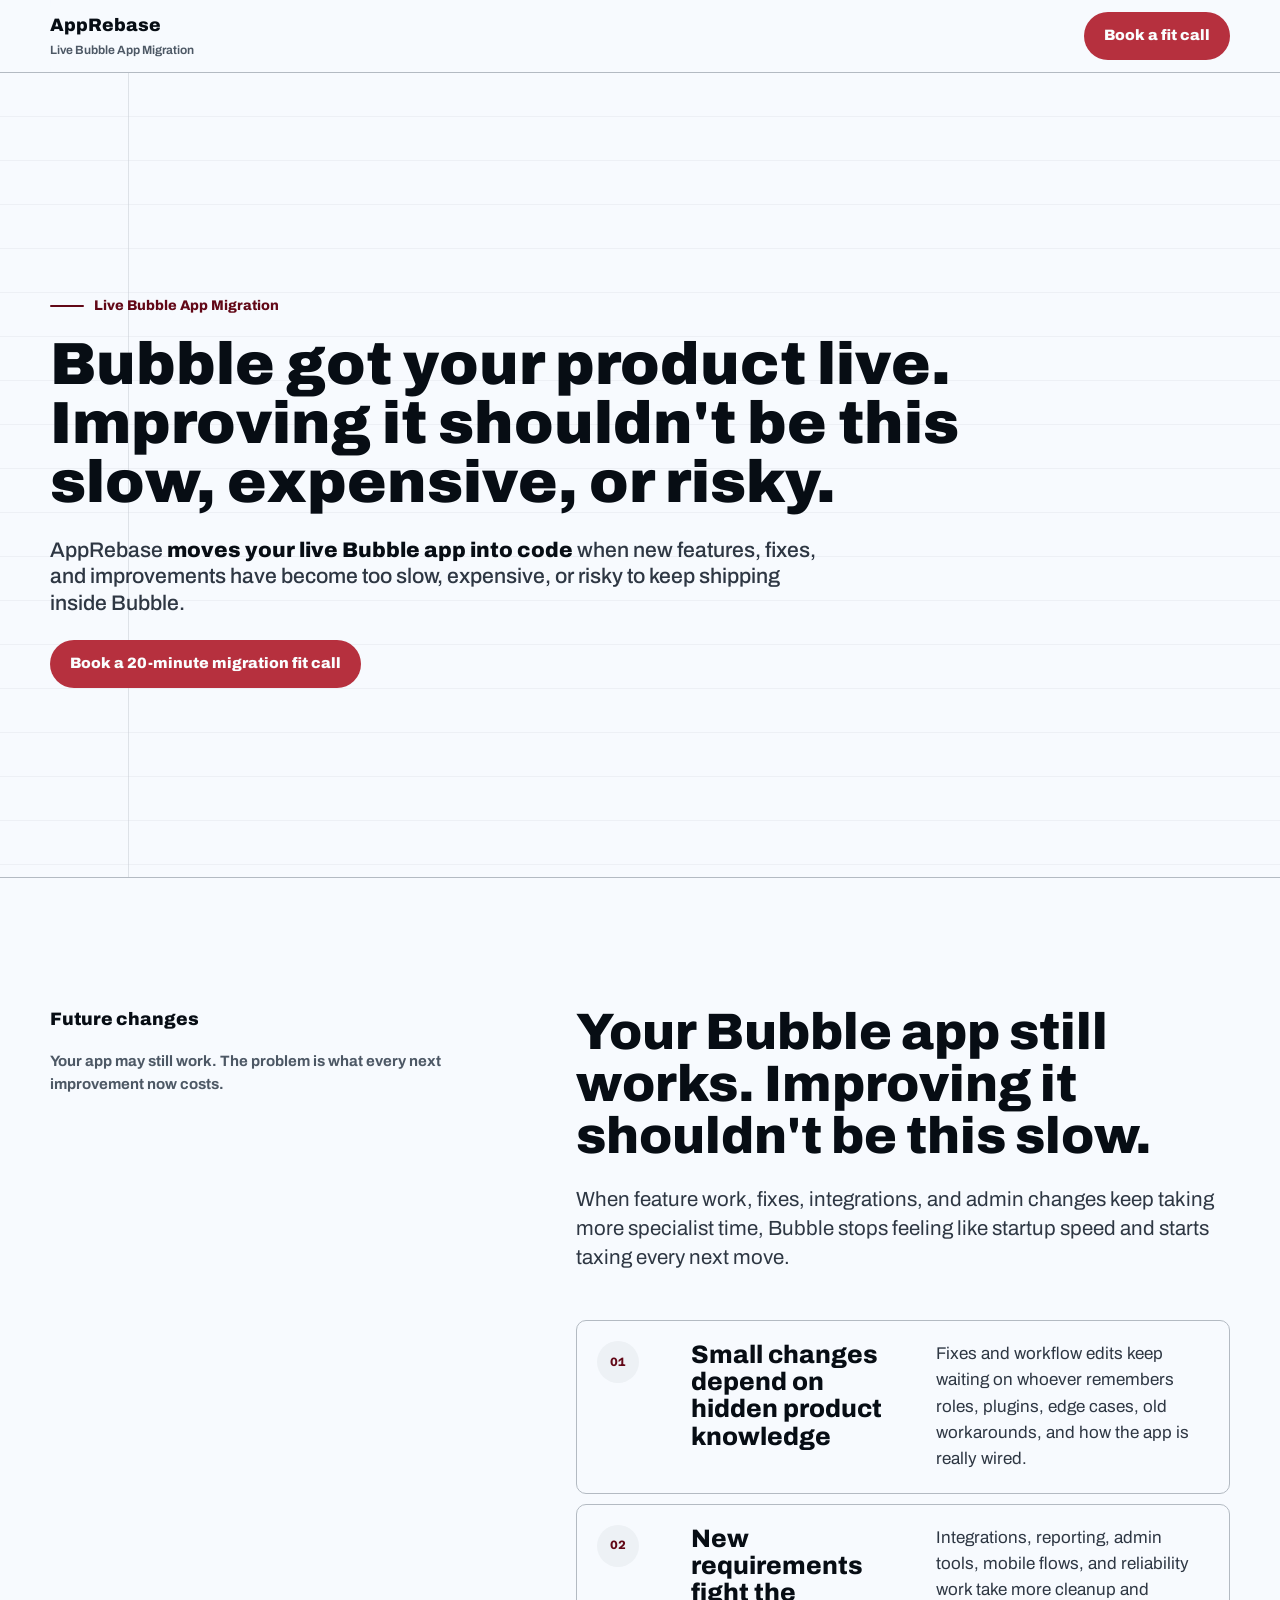
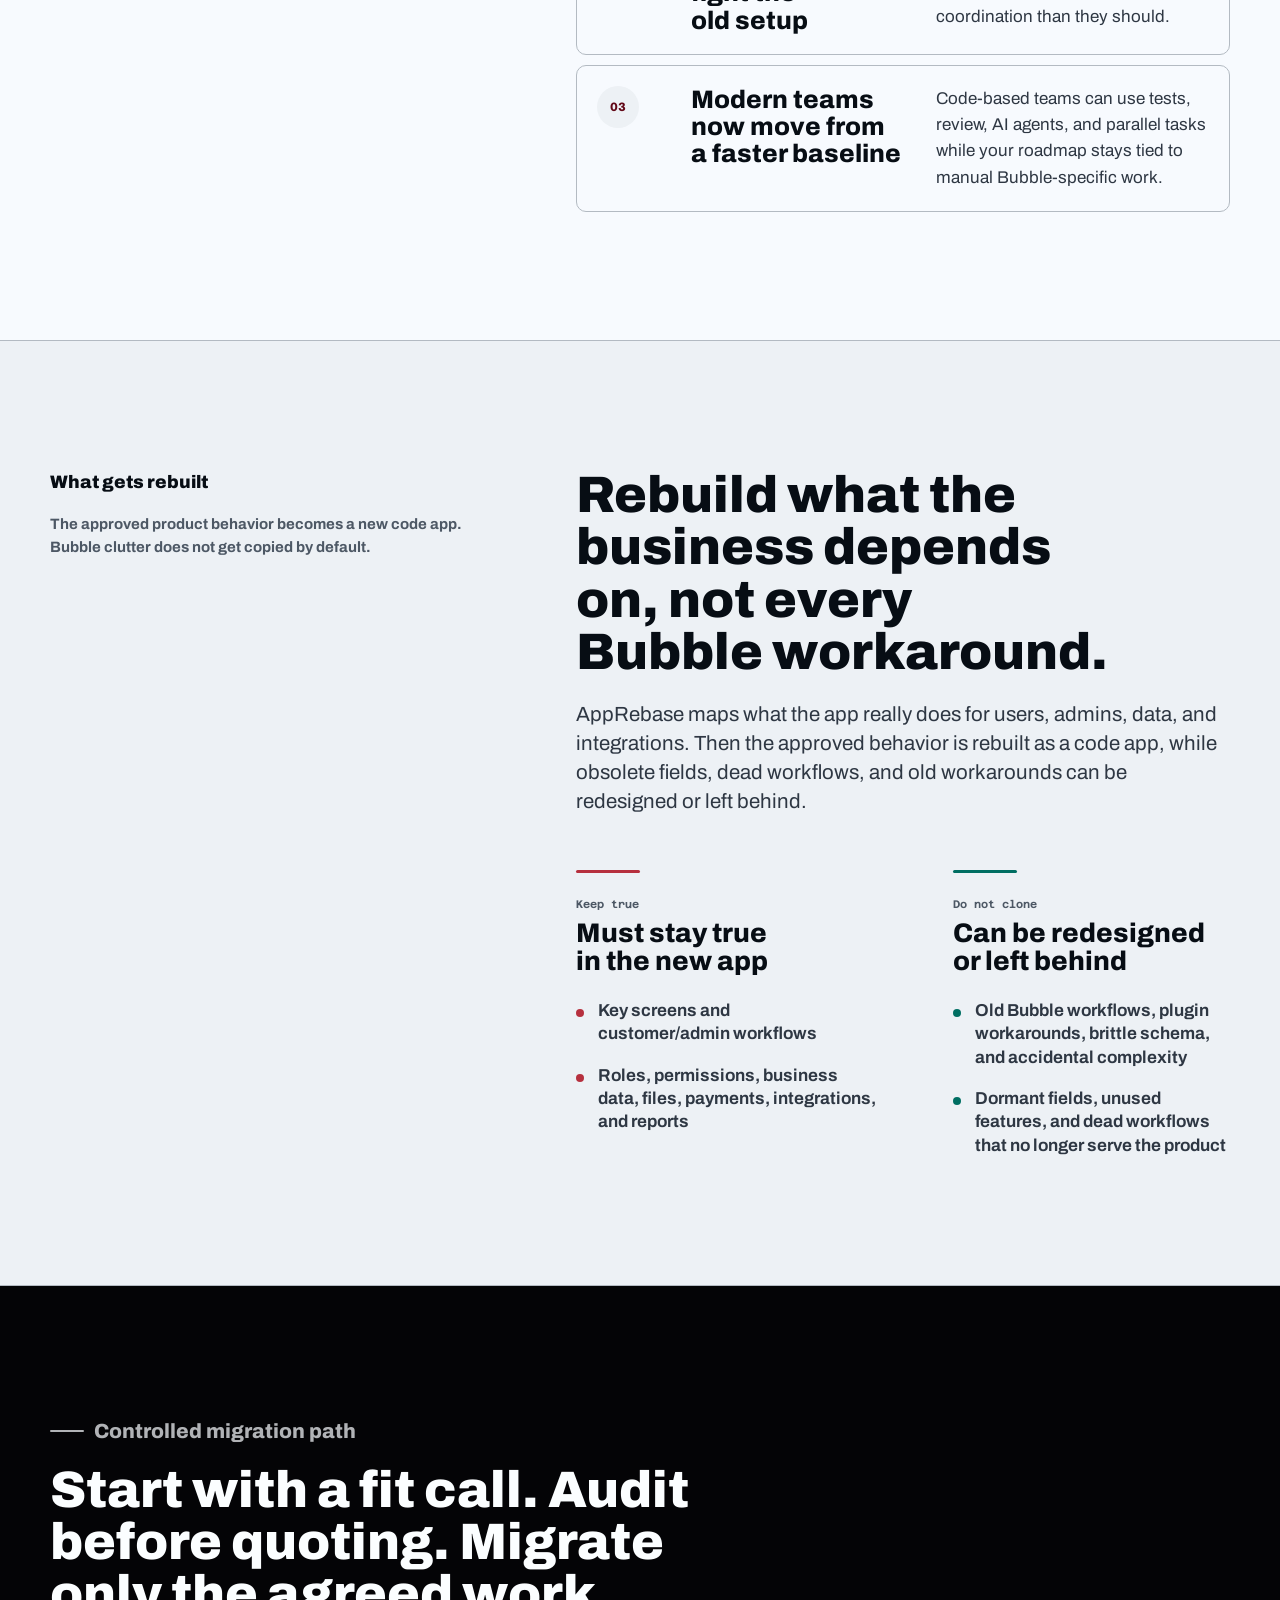
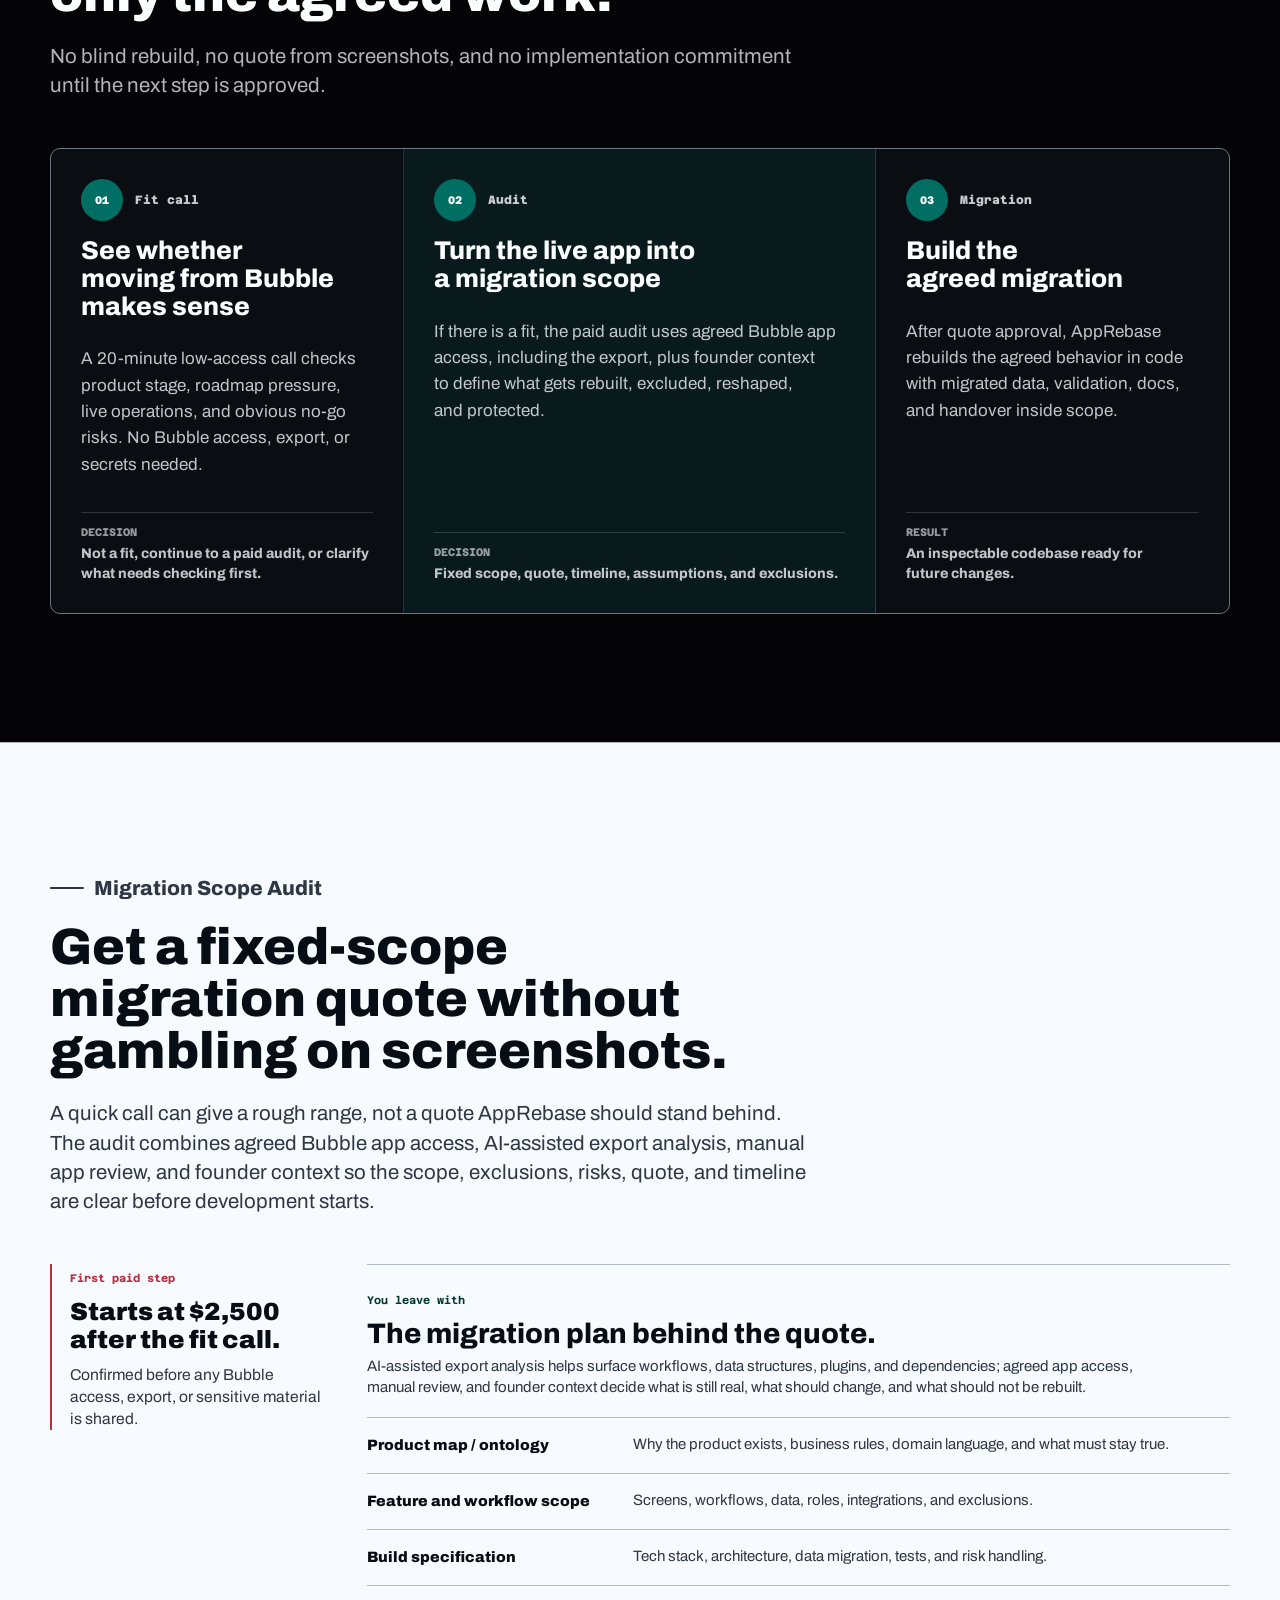
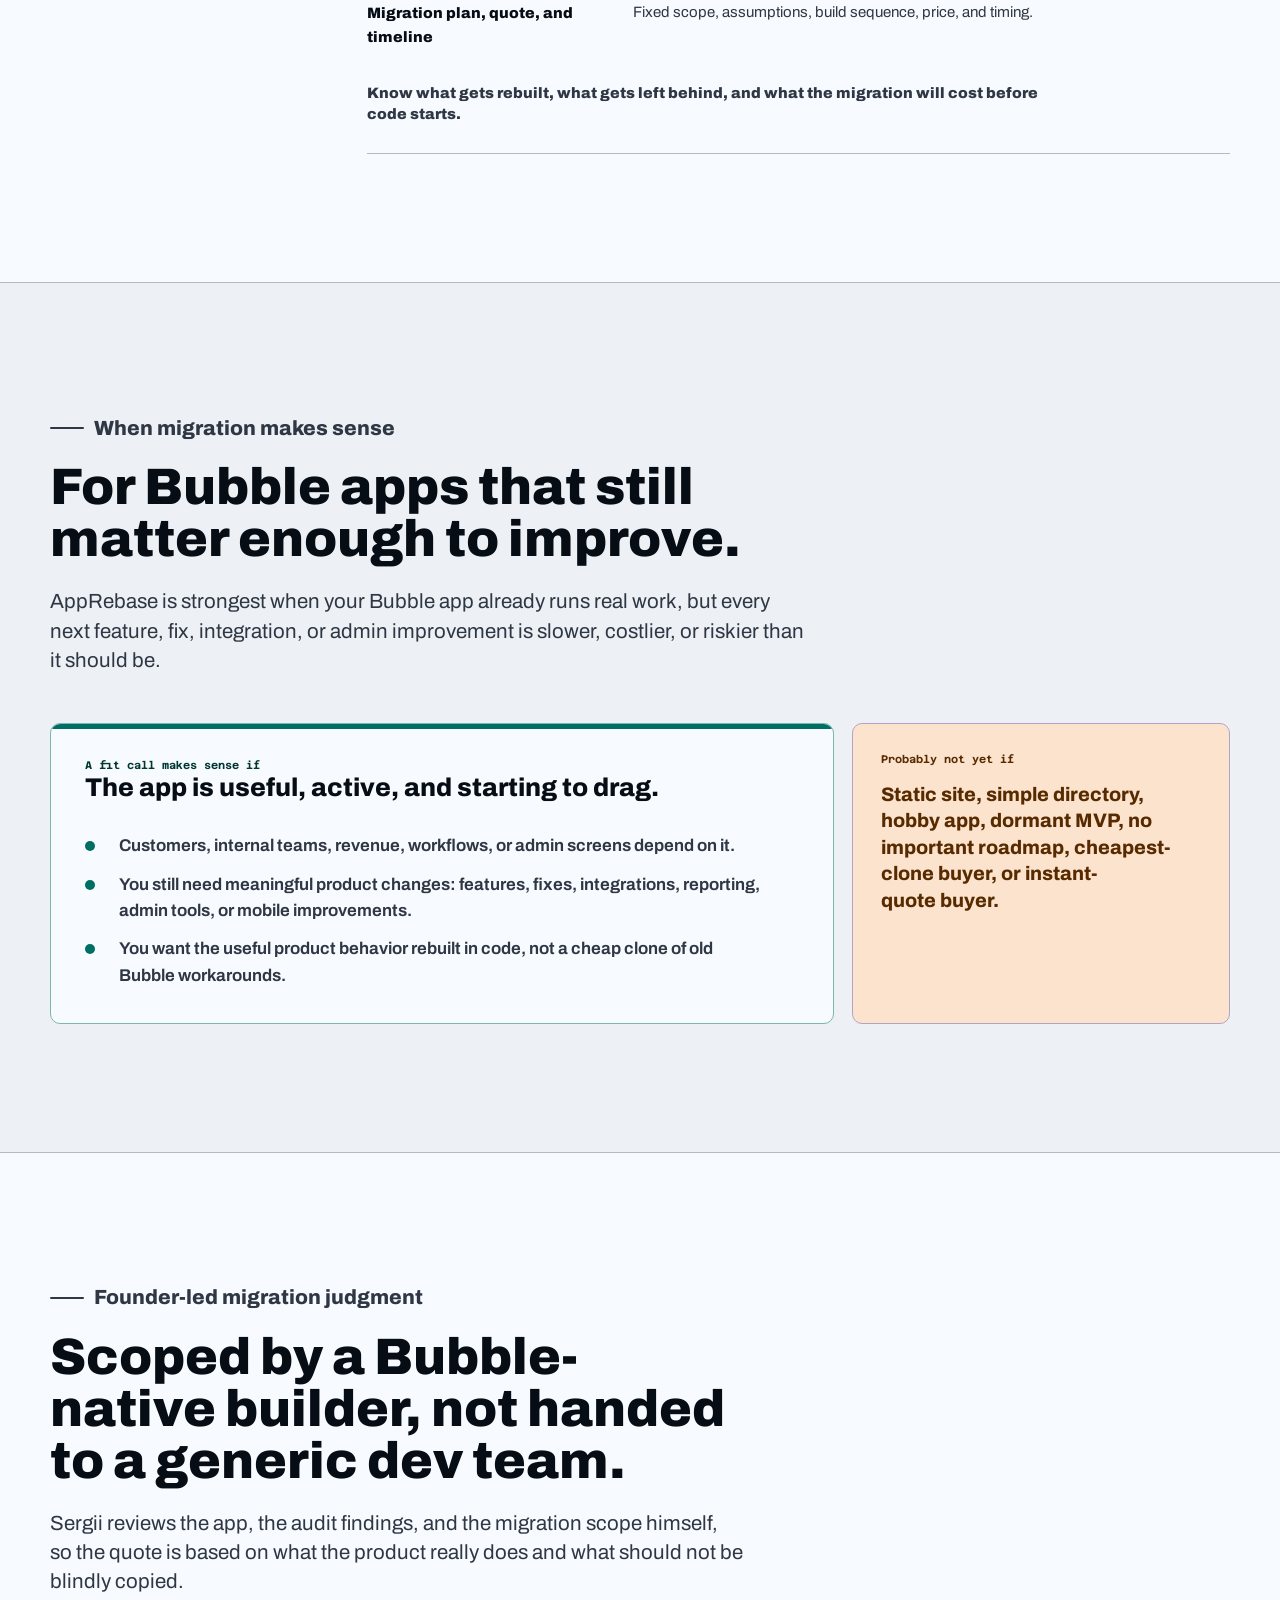
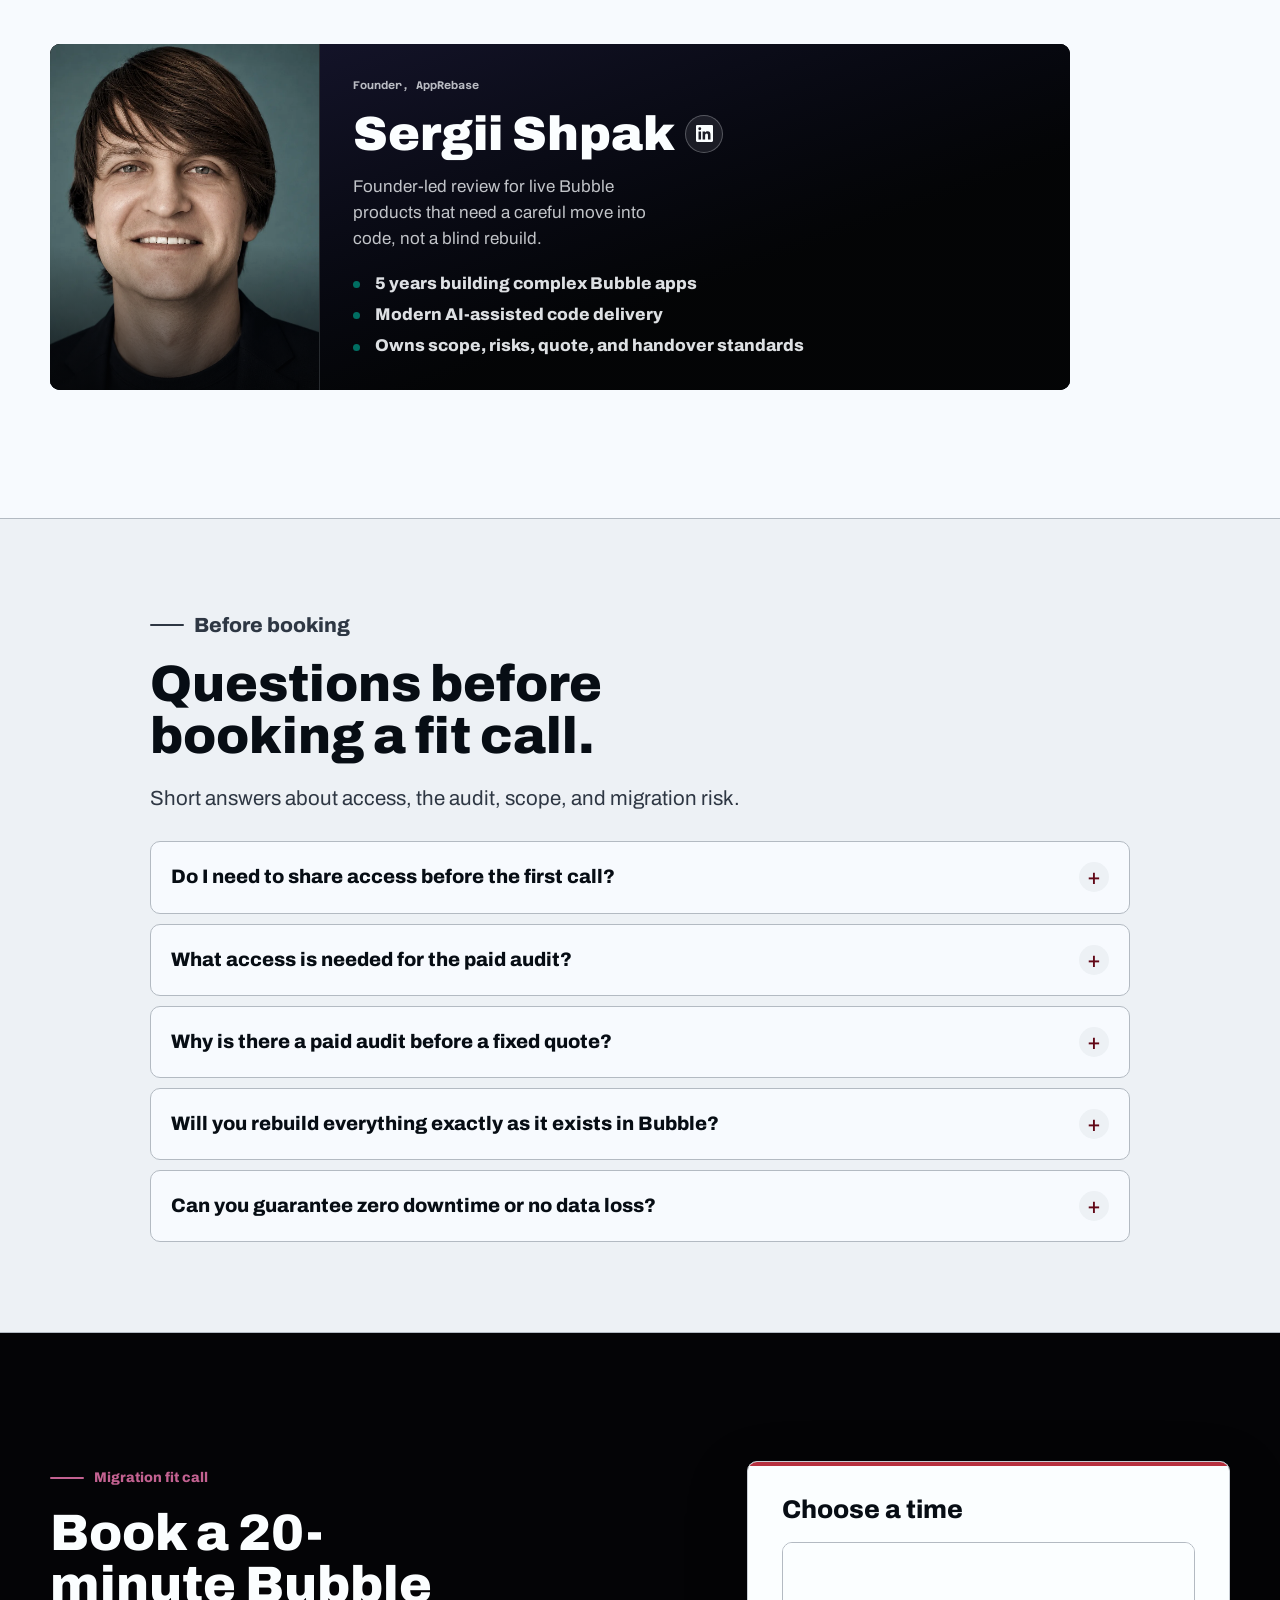
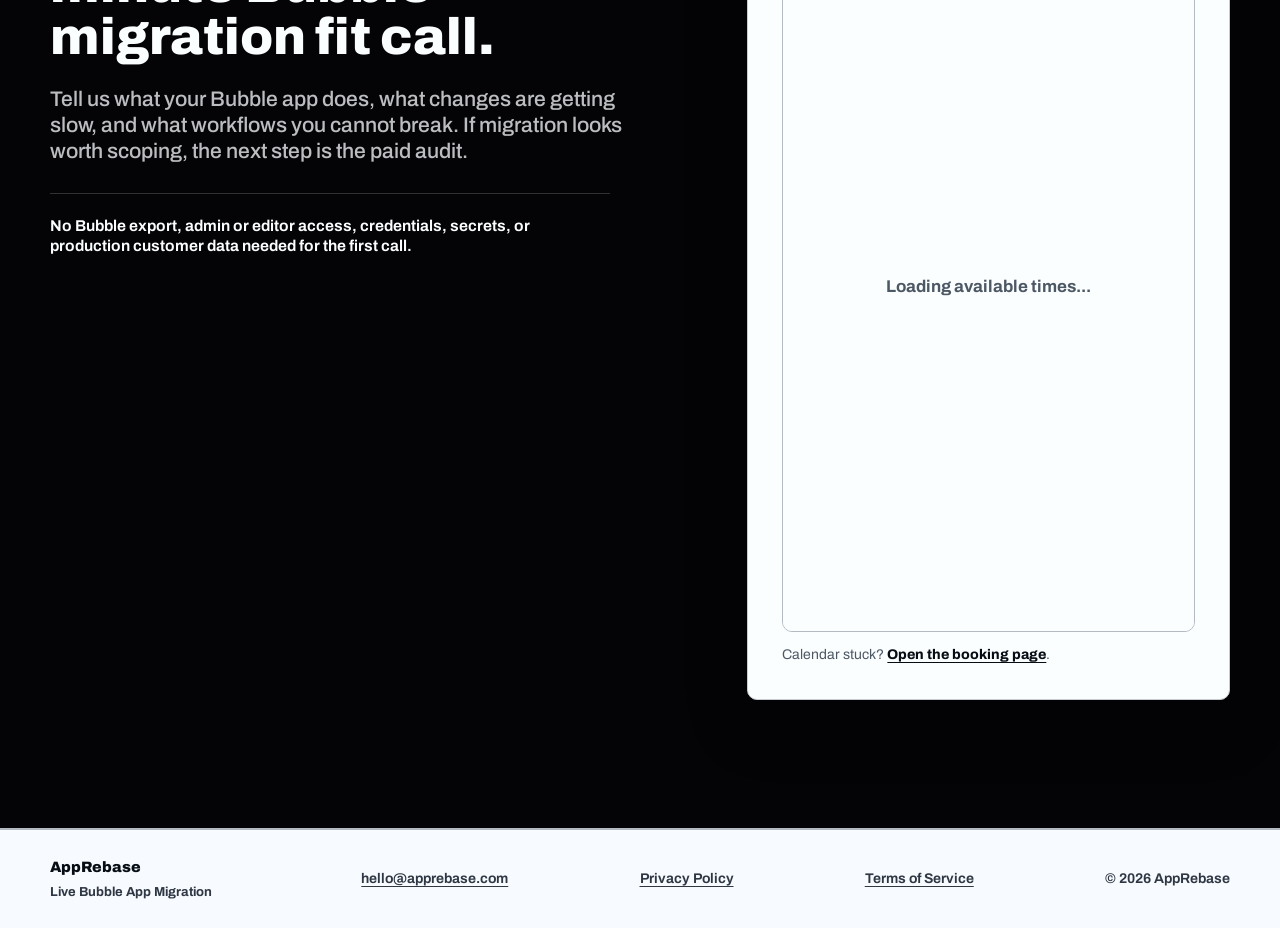
==== commit a7b36a20: "Deploy AppRebase landing page 2026-06-10T20:30:15Z" ====
--- a/site/index.html
+++ b/site/index.html
@@ -35,13 +35,13 @@
     }
   </script>
 
-  <script type="module" crossorigin src="./assets/index-DW9-Qc9I.js"></script>
-  <link rel="stylesheet" crossorigin href="./assets/index-B4gMcBKP.css">
+  <script type="module" crossorigin src="./assets/index-CeIIGRX3.js"></script>
+  <link rel="stylesheet" crossorigin href="./assets/index-_IQ9uBu6.css">
 </head>
 <body>
   <header class="topbar">
     <div class="wrap topbar-inner">
-      <a class="brand" href="#top" aria-label="AppRebase home">
+      <a class="brand" href="#top">
         <span>AppRebase<small>Live Bubble App Migration</small></span>
       </a>
       <a class="button top" href="#contact" data-analytics-id="nav-fit-call">Book a fit call</a>
@@ -53,9 +53,8 @@
       <div class="wrap hero-inner">
         <div class="hero-copy reveal">
           <p class="kicker">Live Bubble App Migration</p>
-          <h1 id="hero-title">Bubble got your product live. Future changes should ship faster.</h1>
-          <p class="hero-lead">AppRebase moves your live Bubble app into code when new features, fixes, and improvements have become too slow, expensive, or risky to keep shipping inside Bubble.</p>
-          <p class="hero-offer">Keep the product live. Move improvements faster.</p>
+          <h1 id="hero-title">Bubble got your product live. Improving it shouldn't be this slow, expensive, or risky.</h1>
+          <p class="hero-lead">AppRebase <strong>moves your live Bubble app into code</strong> when new features, fixes, and improvements have become too slow, expensive, or risky to keep shipping inside Bubble.</p>
           <div class="actions">
             <a class="button" href="#contact" data-analytics-id="hero-fit-call">Book a 20-minute migration fit call</a>
           </div>
@@ -63,41 +62,66 @@
       </div>
     </section>
 
-    <section class="section" id="migration">
+    <section class="section" id="leverage">
       <div class="wrap section-inner two-col">
         <aside class="rail">
-          <strong>Foundation switch</strong>
-          <span>Not old bad versus new good. The live product is respected, while the development foundation changes.</span>
+          <strong>Future changes</strong>
+          <span>Your app may still work. The problem is what every next improvement now costs.</span>
         </aside>
         <div>
           <div class="section-head">
-            <h2>Keep the working product. Move the development foundation.</h2>
-            <p>AppRebase rebuilds the parts your business depends on into an ownable codebase, so future changes can be made in code instead of trapped inside old platform-specific work.</p>
-          </div>
-          <div class="foundation-switch" role="group" aria-label="What stays protected and what changes">
+            <h2>Your Bubble app still works. Improving it shouldn't be this slow.</h2>
+            <p>When feature work, fixes, integrations, and admin changes keep taking more specialist time, Bubble stops feeling like startup speed and starts taxing every next move.</p>
+          </div>
+          <div class="tax-ledger" role="group" aria-label="Development costs that compound before migration">
+            <article class="ledger-row">
+              <h3>Small changes depend on hidden product knowledge</h3>
+              <p>Fixes and workflow edits keep waiting on whoever remembers roles, plugins, edge cases, old workarounds, and how the app is really wired.</p>
+            </article>
+            <article class="ledger-row">
+              <h3>New requirements fight the old setup</h3>
+              <p>Integrations, reporting, admin tools, mobile flows, and reliability work take more cleanup and coordination than they should.</p>
+            </article>
+            <article class="ledger-row">
+              <h3>Modern teams now move from a faster baseline</h3>
+              <p>Code-based teams can use tests, review, AI agents, and parallel tasks while your roadmap stays tied to manual Bubble-specific work.</p>
+            </article>
+          </div>
+        </div>
+      </div>
+    </section>
+
+    <section class="section soft" id="migration">
+      <div class="wrap section-inner two-col">
+        <aside class="rail">
+          <strong>What gets rebuilt</strong>
+          <span>The approved product behavior becomes a new code app. Bubble clutter does not get copied by default.</span>
+        </aside>
+        <div>
+          <div class="section-head">
+            <h2>Rebuild what the business depends on, not every Bubble workaround.</h2>
+            <p>AppRebase maps what the app really does for users, admins, data, and integrations. Then the approved behavior is rebuilt as a code app, while obsolete fields, dead workflows, and old workarounds can be redesigned or left behind.</p>
+          </div>
+          <div class="foundation-switch" role="group" aria-label="What becomes the new code app and what does not get copied">
             <article class="foundation-side">
               <div>
-                <span class="artifact-label">Protected product reality</span>
-                <h3>What stays protected</h3>
+                <span class="artifact-label">Keep true</span>
+                <h3>Must stay true in the new app</h3>
               </div>
               <ul class="mini-ledger">
-                <li>Users, roles, permissions, and access rules</li>
-                <li>Customer and admin workflows</li>
-                <li>Payments, files, integrations, reports, and data relationships</li>
-                <li>Business continuity during planning, rebuild, validation, and handover</li>
+                <li>Key screens and customer/admin workflows</li>
+                <li>Roles, permissions, business data, files, payments, integrations, and reports</li>
               </ul>
             </article>
             <div class="switch-axis" aria-hidden="true"><span></span></div>
             <article class="foundation-side code">
               <div>
-                <span class="artifact-label">Changed development foundation</span>
-                <h3>What changes</h3>
+                <span class="artifact-label">Do not clone</span>
+                <h3>Can be redesigned or left behind</h3>
               </div>
               <ul class="mini-ledger">
-                <li>Product logic moves into inspectable code</li>
-                <li>Implementation decisions become explicit</li>
-                <li>Dormant clutter is separated from active behavior</li>
-                <li>The product becomes easier to change, test, document, and hand over</li>
+                <li>Old Bubble workflows, plugin workarounds, brittle schema, and accidental complexity</li>
+                <li>Dormant fields, unused features, and dead workflows that no longer serve the product</li>
               </ul>
             </article>
           </div>
@@ -105,84 +129,32 @@
       </div>
     </section>
 
-    <section class="section soft" id="live-product">
-      <div class="wrap section-inner">
-        <div class="section-head">
-          <p class="kicker">Live product ledger</p>
-          <h2>A migration is not a screen clone when the app runs real operations.</h2>
-          <p>The existing Bubble product is treated as operating business behavior. The design language makes that visible instead of hiding it inside generic process promises.</p>
-        </div>
-        <div class="live-ledger" role="group" aria-label="Live product ledger">
-          <div class="ledger-cell"><strong>Users and roles</strong><span>Auth rules, account states, staff access, approvals.</span></div>
-          <div class="ledger-cell"><strong>Workflows</strong><span>Customer actions, backend flows, admin habits, edge cases.</span></div>
-          <div class="ledger-cell"><strong>Data model</strong><span>Relationships, privacy rules, files, reports, exports.</span></div>
-          <div class="ledger-cell"><strong>Money paths</strong><span>Payments, subscriptions, invoicing, billing events.</span></div>
-          <div class="ledger-cell"><strong>Integrations</strong><span>APIs, plugins, automations, webhooks, third-party tools.</span></div>
-          <div class="ledger-cell"><strong>Roadmap pressure</strong><span>New features, reliability work, mobile needs, compliance.</span></div>
-          <div class="ledger-cell"><strong>Risk surface</strong><span>What must not break during scope, rebuild, validation.</span></div>
-          <div class="ledger-cell"><strong>Handover</strong><span>Docs, ownership, future developer clarity, implementation memory.</span></div>
-        </div>
-      </div>
-    </section>
-
-    <section class="section" id="leverage">
-      <div class="wrap section-inner two-col">
-        <aside class="rail">
-          <strong>Future-change tax</strong>
-          <span>The emotional recognition section. Sharp enough to name the cost, calm enough to avoid panic.</span>
-        </aside>
-        <div>
-          <div class="section-head">
-            <h2>Bubble can keep running while every next change gets more expensive to own.</h2>
-          </div>
-          <div class="tax-ledger" role="group" aria-label="Development costs that compound before migration">
-            <article class="ledger-row">
-              <h3>Every change depends on hidden product knowledge</h3>
-              <p>Fixes, UI tweaks, reports, workflow edits, and admin changes keep relying on whoever still remembers how the app is wired.</p>
-            </article>
-            <article class="ledger-row">
-              <h3>Every handover reopens the risk</h3>
-              <p>A new developer or agency has to rediscover roles, permissions, plugins, edge cases, and operational habits before touching the live product.</p>
-            </article>
-            <article class="ledger-row">
-              <h3>Every new requirement strains the old model</h3>
-              <p>Integrations, automations, API needs, mobile flows, reporting, and reliability work keep asking more from a surface built for a different development baseline.</p>
-            </article>
-            <article class="ledger-row">
-              <h3>Every delay compounds against modern teams</h3>
-              <p>Code-based teams can use AI agents, tests, review, and parallel tasking while your roadmap stays tied to manual platform-specific work.</p>
-            </article>
-          </div>
-        </div>
-      </div>
-    </section>
-
     <section class="section dark" id="method">
       <div class="wrap section-inner">
         <div class="section-head">
-          <p class="kicker">Controlled path</p>
-          <h2>First decide if migration is worth it. Then map what must not break.</h2>
-          <p>A live app deserves decision gates. Fit, audit, rebuild, stage, harden, pause, and stop are all valid outcomes.</p>
+          <p class="kicker">Controlled migration path</p>
+          <h2>Start with a fit call. Audit before quoting. Migrate only the agreed work.</h2>
+          <p>No blind rebuild, no quote from screenshots, and no implementation commitment until the next step is approved.</p>
         </div>
         <div class="method-track" role="group" aria-label="AppRebase migration process">
           <article class="method-step">
-            <span class="method-dot">Fit</span>
-            <h3>Decide if migration is worth discussing</h3>
-            <p>In 20 minutes, we check product stage, change pressure, live operations, and obvious no-go risks without editor access or secrets.</p>
-            <div class="output">You leave with fit or not fit, immediate risk flags, and the next decision.</div>
+            <div class="method-marker"><span class="method-dot">01</span><span class="method-label">Fit call</span></div>
+            <h3>See whether moving from Bubble makes sense</h3>
+            <p>A 20-minute low-access call checks product stage, roadmap pressure, live operations, and obvious no-go risks. No Bubble access, export, or secrets needed.</p>
+            <p class="method-note"><span>Decision</span> Not a fit, continue to a paid audit, or clarify what needs checking first.</p>
+          </article>
+          <article class="method-step method-step-key">
+            <div class="method-marker"><span class="method-dot">02</span><span class="method-label">Audit</span></div>
+            <h3>Turn the live app into a migration scope</h3>
+            <p>If there is a fit, the paid audit uses agreed Bubble app access, including the export, plus founder context to define what gets rebuilt, excluded, reshaped, and protected.</p>
+            <p class="method-note"><span>Decision</span> Fixed scope, quote, timeline, assumptions, and exclusions.</p>
           </article>
           <article class="method-step">
-            <span class="method-dot">Map</span>
-            <h3>Map what could break</h3>
-            <p>If there is a real case, we trace workflows, roles, data, integrations, files, payments, admin flows, and edge cases.</p>
-            <div class="output">You leave with scope, exclusions, continuity risks, and a recommendation.</div>
+            <div class="method-marker"><span class="method-dot">03</span><span class="method-label">Migration</span></div>
+            <h3>Build the agreed migration</h3>
+            <p>After quote approval, AppRebase rebuilds the agreed behavior in code with migrated data, validation, docs, and handover inside scope.</p>
+            <p class="method-note"><span>Result</span> An inspectable codebase ready for future changes.</p>
           </article>
-          <article class="method-step">
-            <span class="method-dot">Move</span>
-            <h3>Rebuild only the approved scope</h3>
-            <p>Only after the app reality is understood do we quote the migration and move the agreed scope into an ownable codebase.</p>
-            <div class="output">You leave with working code, validation context, handover docs, and a clearer foundation.</div>
-          </article>
         </div>
       </div>
     </section>
@@ -190,25 +162,31 @@
     <section class="section" id="audit">
       <div class="wrap section-inner">
         <div class="section-head">
-          <p class="kicker">Scope ledger</p>
-          <h2>Buy the migration decision before you buy the migration.</h2>
-          <p>The audit maps the live app, separates safe scope from dangerous assumptions, and tells you whether to rebuild now, stage the move, harden Bubble first, or stop.</p>
+          <p class="kicker">Migration Scope Audit</p>
+          <h2>Get a fixed-scope migration quote without gambling on screenshots.</h2>
+          <p>A quick call can give a rough range, not a quote AppRebase should stand behind. The audit combines agreed Bubble app access, AI-assisted export analysis, manual app review, and founder context so the scope, exclusions, risks, quote, and timeline are clear before development starts.</p>
         </div>
         <div class="audit-grid">
           <aside class="price">
             <div>
-              <span class="artifact-label">Migration Scope Audit</span>
-              <strong>$2,500</strong>
-            </div>
-            <p>Starts from $2,500. Proposed only after the fit call, when the app is complex enough that a blind quote would be irresponsible.</p>
+              <span class="artifact-label">First paid step</span>
+              <strong>Starts at $2,500 after the fit call.</strong>
+            </div>
+            <p>Confirmed before any Bubble access, export, or sensitive material is shared.</p>
           </aside>
-          <div class="scope-ledger" role="group" aria-label="Scope ledger sample">
-            <div class="scope-row"><strong>Active behavior</strong><p>Workflows, roles, permissions, and data relationships the business depends on.</p><span class="badge">Preserve</span></div>
-            <div class="scope-row"><strong>Dormant clutter</strong><p>Unused fields, legacy pages, accidental complexity, and old workarounds.</p><span class="badge caution">Separate</span></div>
-            <div class="scope-row"><strong>Continuity risks</strong><p>Auth, payments, files, admin flows, integrations, cutover, and validation points.</p><span class="badge caution">Map</span></div>
-            <div class="scope-row"><strong>Known exclusions</strong><p>What should not move, what needs a later phase, and what must be decided by the owner.</p><span class="badge">Decide</span></div>
-            <div class="scope-row"><strong>Quote assumptions</strong><p>Inputs that make a fixed-scope fixed-price migration proposal responsible.</p><span class="badge">Price</span></div>
-            <div class="scope-row"><strong>Recommended path</strong><p>Rebuild, stage, harden, pause, hybridize, or stop.</p><span class="badge">Choose</span></div>
+          <div class="audit-package" role="group" aria-label="Migration Scope Audit output">
+            <div class="audit-package-head">
+              <span class="artifact-label">You leave with</span>
+              <h3>The migration plan behind the quote.</h3>
+              <p>AI-assisted export analysis helps surface workflows, data structures, plugins, and dependencies; agreed app access, manual review, and founder context decide what is still real, what should change, and what should not be rebuilt.</p>
+            </div>
+            <div class="doc-list" aria-label="Audit documentation set">
+              <div class="doc-row"><strong>Product map / ontology</strong><p>Why the product exists, business rules, domain language, and what must stay true.</p></div>
+              <div class="doc-row"><strong>Feature and workflow scope</strong><p>Screens, workflows, data, roles, integrations, and exclusions.</p></div>
+              <div class="doc-row"><strong>Build specification</strong><p>Tech stack, architecture, data migration, tests, and risk handling.</p></div>
+              <div class="doc-row"><strong>Migration plan, quote, and timeline</strong><p>Fixed scope, assumptions, build sequence, price, and timing.</p></div>
+            </div>
+            <p class="audit-closeout">Know what gets rebuilt, what gets left behind, and what the migration will cost before code starts.</p>
           </div>
         </div>
       </div>
@@ -217,36 +195,24 @@
     <section class="section soft" id="fit">
       <div class="wrap section-inner">
         <div class="section-head">
-          <p class="kicker">Fit and not fit</p>
-          <h2>For live Bubble products that still run the business and still need to change.</h2>
-        </div>
-        <div class="fit-grid" role="group" aria-label="Fit and not fit">
+          <p class="kicker">When migration makes sense</p>
+          <h2>For Bubble apps that still matter enough to improve.</h2>
+          <p>AppRebase is strongest when your Bubble app already runs real work, but every next feature, fix, integration, or admin improvement is slower, costlier, or riskier than it should be.</p>
+        </div>
+        <div class="fit-qualifier" role="group" aria-label="When a Bubble app is a fit for AppRebase">
           <article class="fit-block">
-            <div class="fit-decision">
-              <span class="decision-word">Proceed</span>
-              <span class="decision-note">Scope the app</span>
-            </div>
-            <span class="artifact-label">Strong fit</span>
-            <h3>Your app is already an operating asset.</h3>
+            <span class="artifact-label">A fit call makes sense if</span>
+            <h3>The app is useful, active, and starting to drag.</h3>
             <ul class="fit-list">
-              <li>It has users, customer data, workflows, payments, integrations, files, dashboards, or admin work the business depends on.</li>
-              <li>The roadmap matters, but meaningful changes now take too much specialist time, cleanup, coordination, or compromise.</li>
-              <li>You want an ownable codebase that preserves the working product while improving how future changes get shipped.</li>
+              <li>Customers, internal teams, revenue, workflows, or admin screens depend on it.</li>
+              <li>You still need meaningful product changes: features, fixes, integrations, reporting, admin tools, or mobile improvements.</li>
+              <li>You want the useful product behavior rebuilt in code, not a cheap clone of old Bubble workarounds.</li>
             </ul>
           </article>
-          <article class="fit-block not">
-            <div class="fit-decision">
-              <span class="decision-word">Stop / defer</span>
-              <span class="decision-note">No migration case yet</span>
-            </div>
-            <span class="artifact-label">Probably not a fit</span>
-            <h3>The migration case is weak or premature.</h3>
-            <ul class="fit-list">
-              <li>Static site, simple directory, hobby app, dormant MVP, or prototype with no real operating value.</li>
-              <li>You want the cheapest possible clone from screenshots.</li>
-              <li>You need an instant quote before workflows, data, integrations, and risks are understood.</li>
-            </ul>
-          </article>
+          <aside class="fit-boundary" aria-label="Probably not yet">
+            <span class="artifact-label">Probably not yet if</span>
+            <p>Static site, simple directory, hobby app, dormant MVP, no important roadmap, cheapest-clone buyer, or instant-quote buyer.</p>
+          </aside>
         </div>
       </div>
     </section>
@@ -254,9 +220,9 @@
     <section class="section" id="proof">
       <div class="wrap section-inner">
         <div class="section-head">
-          <p class="kicker">Founder-led proof</p>
-          <h2>You work directly with the person responsible for the migration judgment.</h2>
-          <p>Method clarity, founder accountability, and clear handover standards are the proof baseline before any larger migration commitment.</p>
+          <p class="kicker">Founder-led migration judgment</p>
+          <h2>Scoped by a Bubble-native builder, not handed to a generic dev team.</h2>
+          <p>Sergii reviews the app, the audit findings, and the migration scope himself, so the quote is based on what the product really does and what should not be blindly copied.</p>
         </div>
         <div class="founder-proof">
           <aside class="founder-card" aria-label="Founder accountability panel">
@@ -267,7 +233,7 @@
               </picture>
             </figure>
             <div class="founder-card-body">
-              <span class="artifact-label">Founder accountability</span>
+              <span class="artifact-label">Founder, AppRebase</span>
               <div class="founder-name-row">
                 <strong>Sergii Shpak</strong>
                 <a class="founder-linkedin" href="https://www.linkedin.com/in/sergiishpak/" target="_blank" rel="noopener noreferrer" aria-label="View Sergii Shpak on LinkedIn">
@@ -276,56 +242,46 @@
                   </svg>
                 </a>
               </div>
-              <p>Founder-led inspection, scope judgment, and migration recommendation for live Bubble products that need a safer path to code.</p>
+              <p>Founder-led review for live Bubble products that need a careful move into code, not a blind rebuild.</p>
+              <ul class="founder-proof-list">
+                <li>5 years building complex Bubble apps</li>
+                <li>Modern AI-assisted code delivery</li>
+                <li>Owns scope, risks, quote, and handover standards</li>
+              </ul>
             </div>
           </aside>
-          <div class="founder-proof-main">
-            <div class="proof-stack">
-              <div class="proof-row"><strong>Bubble-native inspection</strong><p>Five years building and maintaining complex Bubble apps before moving into AI-assisted code delivery.</p></div>
-              <div class="proof-row"><strong>Direct involvement</strong><p>The fit call, audit judgment, scope boundaries, and migration recommendation stay founder-led.</p></div>
-              <div class="proof-row"><strong>Modern tools, human accountability</strong><p>AI-assisted development can speed up implementation, but scope, architecture, validation, handover, and no-go decisions stay human-owned.</p></div>
-            </div>
-          </div>
-        </div>
-      </div>
-    </section>
-
-    <section class="section soft" id="faq">
-      <div class="wrap section-inner two-col">
-        <aside class="rail">
-          <strong>Practical objections</strong>
-          <span>FAQ stays compact: access, audit, Bubble AI, staging, downtime, and no-data-loss expectations.</span>
-        </aside>
-        <div>
-          <div class="section-head">
-            <h2>What to know before you move a live Bubble product.</h2>
-          </div>
-          <div class="faq">
-            <details>
-              <summary>What if Bubble still works for us?</summary>
-              <div class="answer"><p>Then migration is not automatic. The question is whether staying on the current foundation now costs more in speed, specialist dependency, handover risk, or future change than a controlled move would cost.</p></div>
-            </details>
-            <details>
-              <summary>If Bubble has AI now, why move to code?</summary>
-              <div class="answer"><p>Bubble AI may help inside Bubble. The migration case is different: whether your product now needs code-level inspection, tests, version control, parallel implementation, cleaner handover, and direct human + AI development on the product foundation itself.</p></div>
-            </details>
-            <details>
-              <summary>Do I need to share access before the first call?</summary>
-              <div class="answer"><p>No. The first call is low-access. No export, editor access, credentials, secrets, or production customer data are needed for the first conversation.</p></div>
-            </details>
-            <details>
-              <summary>Why is there a paid audit before implementation?</summary>
-              <div class="answer"><p>Because a live app cannot be priced responsibly from screenshots or a quick call. The audit maps what must be preserved, what should change, where the risks live, and whether a fixed-scope migration should happen at all.</p></div>
-            </details>
-            <details>
-              <summary>What if the audit says we should not rebuild now?</summary>
-              <div class="answer"><p>Then that is the decision. You leave with the reason, the risk picture, and the next sensible path: pause, harden Bubble first, stage the move, hybridize, or stop.</p></div>
-            </details>
-            <details>
-              <summary>Can you guarantee zero downtime or no data loss?</summary>
-              <div class="answer"><p>Not before the app is understood. The responsible commitment is to identify continuity, data, auth, workflow, validation, and cutover risks before implementation, then scope the migration around what has to stay safe.</p></div>
-            </details>
-          </div>
+        </div>
+      </div>
+    </section>
+
+    <section class="section soft faq-section" id="faq">
+      <div class="wrap section-inner faq-inner">
+        <div class="section-head">
+          <p class="kicker">Before booking</p>
+          <h2>Questions before booking a fit call.</h2>
+          <p>Short answers about access, the audit, scope, and migration risk.</p>
+        </div>
+        <div class="faq">
+          <details>
+            <summary>Do I need to share access before the first call?</summary>
+            <div class="answer"><p>No. The first call is low-access. No Bubble export, admin or editor access, credentials, secrets, or production customer data are needed for the first conversation.</p></div>
+          </details>
+          <details>
+            <summary>What access is needed for the paid audit?</summary>
+            <div class="answer"><p>If we proceed to the paid audit, AppRebase needs agreed access to the Bubble application, including the Bubble export file. That access is confirmed only after the fit call, audit scope, handling rules, and consent are clear.</p></div>
+          </details>
+          <details>
+            <summary>Why is there a paid audit before a fixed quote?</summary>
+            <div class="answer"><p>A live Bubble app cannot be priced precisely enough for a fixed-scope quote and timeline from screenshots or a quick call. The audit combines custom AI tooling, manual app review, and founder context to define the scope, risks, quote, timeline, and build plan before development starts.</p></div>
+          </details>
+          <details>
+            <summary>Will you rebuild everything exactly as it exists in Bubble?</summary>
+            <div class="answer"><p>No. The goal is to rebuild the product behavior, screens, data, and workflows users rely on. Old Bubble clutter, obsolete fields, unused features, and accidental workarounds do not need to be copied.</p></div>
+          </details>
+          <details>
+            <summary>Can you guarantee zero downtime or no data loss?</summary>
+            <div class="answer"><p>Not before the app is understood. The responsible commitment is to identify continuity, data, auth, workflow, validation, and cutover risks before implementation, then scope the migration around what has to stay safe.</p></div>
+          </details>
         </div>
       </div>
     </section>
@@ -333,29 +289,23 @@
     <section class="section dark contact" id="contact">
       <div class="wrap section-inner">
         <div class="contact-copy">
-          <p class="kicker">Next step</p>
-          <h2>Book a fit call before you choose the path.</h2>
-          <p class="hero-lead">In 20 minutes, we decide whether there is a real reason to move, an obvious no-go, or one inspection question worth answering next.</p>
+          <p class="kicker">Migration fit call</p>
+          <h2>Book a 20-minute Bubble migration fit call.</h2>
+          <p class="hero-lead">Tell us what your Bubble app does, what changes are getting slow, and what workflows you cannot break. If migration looks worth scoping, the next step is the paid audit.</p>
           <div class="boundary-panel">
-            <p class="boundary-label">For the first conversation:</p>
-            <ul class="boundary-list" aria-label="Final call access boundary">
-              <li>No Bubble export</li>
-              <li>No editor access</li>
-              <li>No credentials</li>
-              <li>No production customer data</li>
-            </ul>
+            <p class="boundary-note">No Bubble export, admin or editor access, credentials, secrets, or production customer data needed for the first call.</p>
           </div>
         </div>
         <aside class="booking" aria-label="Cal.com booking">
-          <h3>Choose a 20-minute slot</h3>
+          <h3>Choose a time</h3>
           <div class="booking-window" data-booking-window>
             <div class="booking-placeholder" id="booking-placeholder">
-              <p>Calendar slots load here when you reach this section.</p>
-              <button class="button secondary booking-load" type="button" data-booking-load>Load calendar</button>
+              <p data-booking-placeholder-copy>Load available 20-minute slots.</p>
+              <button class="button secondary booking-load" type="button" data-booking-load>Show available times</button>
             </div>
             <div style="width:100%;height:100%;overflow:hidden" id="my-cal-inline-20min" hidden></div>
           </div>
-          <p class="booking-fallback">If the calendar does not load, <a href="https://cal.com/apprebase/20min" data-analytics-id="booking-fallback-link">open the booking page</a>.</p>
+          <p class="booking-fallback">Calendar stuck? <a href="https://cal.com/apprebase/20min" data-analytics-id="booking-fallback-link">Open the booking page</a>.</p>
         </aside>
       </div>
     </section>
@@ -363,12 +313,11 @@
 
   <footer class="footer">
     <div class="wrap footer-inner">
-      <p class="footer-line">
-        <span>Preserve the live product.</span>
-        <span>Rebase the foundation.</span>
-      </p>
       <div class="footer-meta">
-        <strong>AppRebase</strong>
+        <div class="footer-brand">
+          <strong>AppRebase</strong>
+          <span>Live Bubble App Migration</span>
+        </div>
         <a href="mailto:hello@apprebase.com?subject=Bubble%20migration%20question" data-analytics-id="footer-email">hello@apprebase.com</a>
         <a href="./privacy.html">Privacy Policy</a>
         <a href="./terms.html">Terms of Service</a>
--- a/site/assets/index-_IQ9uBu6.css
+++ b/site/assets/index-_IQ9uBu6.css
@@ -0,0 +1 @@
+:root{--lightningcss-light:initial;--lightningcss-dark: ;color-scheme:light;--color-bg:oklch(98.5% .006 250);--color-bg-soft:oklch(95.5% .007 250);--color-bg-quiet:oklch(91.8% .01 250);--color-ink:oklch(15.5% .018 255);--color-ink-soft:oklch(33.5% .024 255);--color-muted:oklch(45.5% .026 255);--color-line:oklch(78.5% .014 255);--color-line-strong:oklch(45.5% .026 255);--color-action:oklch(52% .17 20);--color-action-dark:oklch(32% .12 20);--color-proof:oklch(47% .11 184);--color-proof-soft:oklch(90.5% .035 184);--color-proof-ink:oklch(29% .08 184);--color-caution:oklch(66% .12 62);--color-caution-soft:oklch(93% .04 62);--color-caution-ink:oklch(34% .09 62);--color-dark:oklch(11% .006 255);--color-dark-2:oklch(16% .01 255);--color-white:oklch(99.5% .005 250);--color-focus:oklch(58% .16 184);--font-display:"Archivo", Aptos, system-ui, -apple-system, BlinkMacSystemFont, "Segoe UI", sans-serif;--font-body:"Archivo", Aptos, system-ui, -apple-system, BlinkMacSystemFont, "Segoe UI", sans-serif;--font-mono:"Azeret Mono", ui-monospace, SFMono-Regular, Menlo, Monaco, Consolas, monospace;--space-3xs:.125rem;--space-2xs:.25rem;--space-xs:.5rem;--space-sm:.75rem;--space-md:1rem;--space-lg:1.5rem;--space-xl:2.5rem;--space-2xl:4rem;--space-3xl:6rem;--space-4xl:9rem;--text-xs:.64rem;--text-sm:.8rem;--text-base:1rem;--text-md:1.25rem;--text-lg:1.5625rem;--text-xl:1.9531rem;--text-2xl:2.4414rem;--text-3xl:3.0518rem;--text-4xl:3.8147rem;--text-display-s:clamp(2.4rem, 3.7vw + .75rem, 4.25rem);--text-display:clamp(2.75rem, 4.5vw + 1rem, 5.25rem);--ease-out:cubic-bezier(.16, 1, .3, 1);--ease-in:cubic-bezier(.7, 0, .84, 0);--ease-in-out:cubic-bezier(.65, 0, .35, 1);--dur-micro:.12s;--dur-short:.22s;--dur-long:.42s;--rule-hair:1px;--radius-sm:9px;--radius-md:10px;--radius-pill:999px;--shadow-whisper:0 1px 2px oklch(20% .01 255/.05);--layout-max:1180px;--layout-wide:1380px;--layout-gutter:clamp(18px, 4vw, 48px);--header-height:72px;--z-sticky:200;--max:var(--layout-max);--wide:var(--layout-wide);--gutter:var(--layout-gutter);--radius:var(--radius-md);--header:var(--header-height)}*{box-sizing:border-box}html{scroll-behavior:smooth;background:var(--color-bg);color:var(--color-ink);overflow-x:clip}body{background:linear-gradient(90deg, color-mix(in oklch, var(--color-line) 36%, transparent) 1px, transparent 1px) 50% 0 / min(96vw, 1180px) 100% no-repeat, var(--color-bg);color:var(--color-ink);font-family:var(--font-body);letter-spacing:0;text-rendering:optimizelegibility;-webkit-font-smoothing:antialiased;margin:0;font-size:17px;line-height:1.55;overflow-x:clip}body::selection{background:var(--color-action);color:var(--color-white)}a{color:inherit;text-underline-offset:.22em;text-decoration-thickness:1px}a:hover{color:var(--color-action-dark)}h1,h2,h3,p,ul,ol{margin-top:0}h1,h2,h3{text-wrap:balance}p,li{text-wrap:pretty}h1{max-width:980px;font-size:var(--text-display-s);letter-spacing:0;overflow-wrap:anywhere;min-width:0;margin-bottom:24px;font-weight:900;line-height:1}h2{max-width:820px;font-size:clamp(var(--text-2xl), 4vw, var(--text-4xl));letter-spacing:0;overflow-wrap:anywhere;min-width:0;margin-bottom:22px;font-weight:850;line-height:1.02}h3{letter-spacing:0;overflow-wrap:anywhere;min-width:0;margin-bottom:10px;font-size:clamp(1.25rem,2vw,1.65rem);font-weight:800;line-height:1.08}p{margin-bottom:18px}ul{margin:0;padding:0;list-style:none}.wrap{width:min(var(--max), calc(100% - var(--gutter) - var(--gutter)));margin:0 auto}.wide{width:min(var(--wide), calc(100% - var(--gutter) - var(--gutter)));margin:0 auto}.topbar{z-index:30;border-bottom:1px solid var(--color-line);background:color-mix(in oklch, var(--color-bg) 94%, transparent);-webkit-backdrop-filter:blur(14px);backdrop-filter:blur(14px);position:sticky;top:0}.topbar-inner{min-height:var(--header);justify-content:space-between;align-items:center;gap:28px;display:flex}.brand{color:var(--color-ink);letter-spacing:0;align-items:center;font-size:18px;font-weight:850;text-decoration:none;display:inline-flex}.brand small{color:var(--color-muted);letter-spacing:0;margin-top:1px;font-size:12px;font-weight:650;display:block}.button{border-radius:var(--radius-pill);background:var(--color-action);min-height:48px;color:var(--color-white);white-space:nowrap;transition:transform var(--dur-short) var(--ease-out), background var(--dur-short) var(--ease-out), color var(--dur-short) var(--ease-out);border:0;justify-content:center;align-items:center;gap:10px;padding:14px 20px;font-size:15px;font-weight:850;line-height:1.05;text-decoration:none;display:inline-flex}.button:hover{background:var(--color-action-dark);color:var(--color-white);text-decoration:none;transform:translateY(-1px)}.button:active{transform:translateY(1px)}.button.top{opacity:0;visibility:hidden;pointer-events:none;transition:opacity var(--dur-short) var(--ease-out), transform var(--dur-short) var(--ease-out), visibility 0s linear var(--dur-short), background var(--dur-short) var(--ease-out), color var(--dur-short) var(--ease-out);transform:translateY(-4px)}body.is-past-hero .button.top{opacity:1;visibility:visible;pointer-events:auto;transition:opacity var(--dur-long) var(--ease-out), transform var(--dur-long) var(--ease-out), visibility 0s, background var(--dur-short) var(--ease-out), color var(--dur-short) var(--ease-out);transform:translateY(0)}body.is-past-hero .button.top:hover{transform:translateY(-1px)}.button[aria-disabled=true],.button.is-disabled{opacity:.55;cursor:not-allowed;pointer-events:none;transform:none}.button.secondary{background:var(--color-bg-quiet);color:var(--color-ink)}.button.secondary:hover{background:var(--color-ink);color:var(--color-white)}a:focus-visible,button:focus-visible,summary:focus-visible,.button:focus-visible{outline:2px solid var(--color-focus);outline-offset:4px}.section{border-bottom:1px solid var(--color-line);background:var(--color-bg);position:relative}.section.soft{background:var(--color-bg-soft)}.section.dark{background:var(--color-dark);color:var(--color-white)}.section-inner{padding:clamp(72px,10vw,138px) 0}.hero{isolation:isolate;min-height:calc(100vh - var(--header) - var(--space-lg));min-height:calc(100svh - var(--header) - var(--space-lg));background:var(--color-bg);align-items:stretch;display:flex;overflow:clip}.hero:before{content:"";z-index:-2;background:linear-gradient(90deg, transparent 0 10%, color-mix(in oklch, var(--color-line) 54%, transparent) 10% calc(10% + 1px), transparent calc(10% + 1px) 100%), linear-gradient(0deg, color-mix(in oklch, var(--color-bg-quiet) 64%, transparent) 1px, transparent 1px) 0 0 / 100% 44px;opacity:.68;position:absolute;inset:0}.hero-inner{min-height:calc(100vh - var(--header) - var(--space-lg));min-height:calc(100svh - var(--header) - var(--space-lg));align-items:center;padding:clamp(88px,12svh,150px) 0 clamp(72px,9svh,128px);display:grid}.hero-copy{align-self:center;width:100%;min-width:0;max-width:1020px}.kicker{color:var(--color-action-dark);align-items:center;gap:10px;margin:0 0 18px;font-size:14px;font-weight:800;display:inline-flex}.kicker:before{content:"";background:currentColor;border-radius:2px;width:34px;height:2px}.hero-lead{max-width:800px;color:var(--color-ink-soft);margin-bottom:0;font-size:clamp(1.1rem,1.65vw,1.38rem);font-weight:520;line-height:1.25}.hero-lead strong{color:var(--color-ink);font-weight:850}.actions{flex-wrap:wrap;align-items:center;gap:12px;min-width:0;margin-top:24px;display:flex}.shift-map{border:1px solid var(--color-line);border-radius:var(--radius);background:color-mix(in oklch, var(--color-bg) 92%, transparent);grid-template-columns:minmax(220px,.9fr) minmax(280px,1.1fr) minmax(220px,.9fr);align-items:stretch;gap:0;display:grid}.shift-node{border-right:1px solid var(--color-line);align-content:space-between;gap:20px;min-height:132px;padding:22px;display:grid}.shift-node:last-child{border-right:0}.shift-node strong{letter-spacing:0;max-width:24ch;font-size:clamp(1.2rem,2vw,1.75rem);font-weight:850;line-height:1.05;display:block}.shift-node span,.artifact-label{color:var(--color-muted);font-family:var(--font-mono);font-size:11px;font-weight:650;line-height:1.45}.shift-node.rebase{background:var(--color-dark);color:var(--color-white)}.shift-node.rebase span{color:color-mix(in oklch, var(--color-white) 70%, transparent)}.section-head{max-width:920px;margin-bottom:clamp(28px,4vw,48px)}.section-head p{max-width:760px;color:var(--color-ink-soft);font-size:clamp(1.08rem,1.7vw,1.28rem);line-height:1.42}.section.dark .section-head p,.section.dark .muted,.section.dark .artifact-label{color:color-mix(in oklch, var(--color-white) 70%, transparent)}.two-col{grid-template-columns:minmax(260px,.8fr) minmax(0,1.2fr);align-items:start;gap:clamp(38px,7vw,92px);display:grid}.rail{top:calc(var(--header) + 34px);color:var(--color-muted);gap:16px;font-size:15px;font-weight:700;display:grid;position:sticky}.rail strong{color:var(--color-ink);font-size:18px;font-weight:850}.section.dark .rail strong{color:var(--color-white)}.foundation-switch{grid-template-columns:minmax(0,1fr) minmax(0,.92fr);align-items:start;gap:clamp(30px,6vw,76px);padding-top:6px;display:grid}.foundation-side{background:0 0;border:0;border-radius:0;align-content:start;gap:clamp(16px,2vw,24px);min-height:0;padding:0;display:grid;position:relative}.foundation-side:before{content:"";border-radius:var(--radius-pill);background:var(--color-action);width:clamp(44px,5vw,76px);height:3px}.foundation-side>div{gap:7px;display:grid}.foundation-side h3{max-width:18ch;margin-bottom:0;font-size:clamp(1.28rem,2.1vw,1.9rem);line-height:1.02}.foundation-side.code:before{background:var(--color-proof)}.switch-axis,.switch-axis span{display:none}.mini-ledger{align-content:start;gap:clamp(12px,1.7vw,18px);display:grid}.ledger-row,.faq details{border:1px solid var(--color-line);border-radius:var(--radius);background:var(--color-bg)}.mini-ledger li{color:var(--color-ink-soft);padding:0 0 0 22px;font-size:clamp(.98rem,1.35vw,1.08rem);font-weight:660;line-height:1.35;position:relative}.mini-ledger li:before{content:"";background:var(--color-action);border-radius:50%;width:8px;height:8px;position:absolute;top:.58em;left:0}.foundation-side.code .mini-ledger li:before{background:var(--color-proof)}.tax-ledger{counter-reset:tax;gap:10px;display:grid}.ledger-row{counter-increment:tax;grid-template-columns:72px minmax(0,.9fr) minmax(0,1.1fr);align-items:start;gap:22px;padding:20px;display:grid}.ledger-row:before{content:counter(tax, decimal-leading-zero);background:var(--color-bg-soft);width:42px;height:42px;color:var(--color-action-dark);font-family:var(--font-mono);border-radius:50%;place-items:center;font-size:12px;font-weight:700;display:grid}.ledger-row h3{margin-bottom:0;font-size:clamp(1.16rem,2vw,1.58rem)}.ledger-row p{color:var(--color-ink-soft);margin-bottom:0}.method-track{border:1px solid color-mix(in oklch, var(--color-white) 20%, var(--color-line-strong));border-radius:var(--radius);background:var(--color-dark-2);grid-template-columns:minmax(0,.9fr) minmax(0,1.2fr) minmax(0,.9fr);gap:0;display:grid;position:relative;overflow:clip}.method-step{z-index:1;background:0 0;grid-template-rows:auto auto 1fr auto;gap:16px;min-height:360px;padding:clamp(20px,3vw,30px);display:grid;position:relative}.method-step:not(:last-child){border-right:1px solid color-mix(in oklch, var(--color-white) 14%, transparent)}.method-step-key{background:color-mix(in oklch, var(--color-proof) 13%, transparent)}.method-marker{align-items:center;gap:12px;min-width:0;display:flex}.method-dot{background:var(--color-proof);width:42px;height:42px;color:var(--color-white);font-family:var(--font-mono);border-radius:50%;flex:none;place-items:center;font-size:11px;font-weight:800;display:grid}.method-label{color:color-mix(in oklch, var(--color-white) 78%, transparent);font-family:var(--font-mono);font-size:12px;font-weight:800;line-height:1.1}.method-step p{color:color-mix(in oklch, var(--color-white) 76%, transparent)}.method-note{border-top:1px solid color-mix(in oklch, var(--color-white) 16%, transparent);color:var(--color-white);gap:6px;margin-top:auto;margin-bottom:0;padding-top:14px;font-size:14px;font-weight:760;line-height:1.4;display:grid}.method-note span{color:color-mix(in oklch, var(--color-white) 58%, transparent);font-family:var(--font-mono);text-transform:uppercase;font-size:11px;line-height:1}.audit-grid{grid-template-columns:minmax(220px,.48fr) minmax(0,1.52fr);align-items:start;gap:clamp(24px,4vw,44px);display:grid}.price{border-left:2px solid var(--color-action);max-width:340px;color:var(--color-ink);align-content:start;gap:10px;padding:0 0 0 18px;display:grid}.price strong{letter-spacing:0;max-width:100%;margin-top:8px;font-size:clamp(1.25rem,2.1vw,1.55rem);font-weight:900;line-height:1.12;display:block}.price p{color:var(--color-ink-soft);margin-bottom:0;font-size:.98rem;line-height:1.4}.price .artifact-label{color:var(--color-action);font-weight:720}.audit-package{border-top:1px solid var(--color-line);border-bottom:1px solid var(--color-line);gap:18px;padding:clamp(20px,2.6vw,28px) 0;display:grid}.audit-package-head{max-width:780px}.audit-package-head .artifact-label{color:var(--color-proof-ink);margin-bottom:10px;display:block}.audit-package h3{margin-bottom:8px;font-size:clamp(1.35rem,2.2vw,1.9rem);line-height:1.04}.audit-package p{color:var(--color-ink-soft);margin-bottom:0;font-size:15px;line-height:1.42}.doc-list{border-top:1px solid var(--color-line);display:grid}.doc-row{border-bottom:1px solid var(--color-line);grid-template-columns:minmax(180px,.42fr) minmax(0,1fr);align-items:start;gap:16px;padding:16px 0;display:grid}.doc-row:last-child{border-bottom:0}.doc-row strong{font-size:15px;font-weight:850}.audit-closeout{max-width:760px;color:var(--color-ink);margin:0;font-size:15px;font-weight:850;line-height:1.4}.fit-qualifier{grid-template-columns:minmax(0,1.35fr) minmax(280px,.65fr);align-items:stretch;gap:18px;display:grid}.fit-block{--fit-accent:var(--color-proof);--fit-soft:var(--color-proof-soft);--fit-ink:var(--color-proof-ink);border:1px solid color-mix(in oklch, var(--fit-accent) 38%, var(--fit-soft));border-radius:var(--radius);background:var(--color-bg);align-content:start;padding:clamp(24px,4vw,34px);display:grid;position:relative;overflow:clip}.fit-block:before{content:"";background:var(--fit-accent);height:5px;position:absolute;inset:0 0 auto}.fit-boundary{--fit-accent:var(--color-caution);--fit-soft:var(--color-caution-soft);--fit-ink:var(--color-caution-ink);border:1px solid color-mix(in oklch, var(--fit-accent) 34%, var(--color-line));border-radius:var(--radius);background:var(--fit-soft);color:var(--fit-ink);align-content:start;gap:14px;padding:clamp(22px,3vw,28px);display:grid}.fit-block .artifact-label,.fit-boundary .artifact-label{color:var(--fit-ink)}.fit-boundary p{color:var(--fit-ink);margin:0;font-size:clamp(1.04rem,1.6vw,1.22rem);font-weight:760;line-height:1.36}.fit-list{gap:12px;margin-top:22px;display:grid}.fit-list li{color:var(--color-ink-soft);grid-template-columns:22px minmax(0,1fr);gap:12px;font-weight:650;display:grid}.fit-list li:before{content:"";background:var(--fit-accent);border-radius:50%;width:10px;height:10px;margin-top:8px}.founder-proof{max-width:1020px;display:grid}.founder-card{border-radius:var(--radius);background:var(--color-dark);color:var(--color-white);grid-template-columns:minmax(220px,.36fr) minmax(0,1fr);padding:0;display:grid;overflow:clip}.founder-photo{border-right:1px solid color-mix(in oklch, var(--color-white) 12%, transparent);background:var(--color-dark-2);min-height:240px;margin:0;position:relative;overflow:clip}.founder-photo img{object-fit:cover;object-position:50% 28%;filter:saturate(.92)contrast(1.02);width:100%;height:100%;display:block;position:absolute;inset:0}.founder-photo:after{content:"";background:linear-gradient(180deg, transparent 0%, color-mix(in oklch, var(--color-dark) 82%, transparent) 100%);pointer-events:none;height:42%;position:absolute;inset:auto 0 0}.founder-card-body{background:linear-gradient(160deg, color-mix(in oklch, var(--color-action) 22%, var(--color-dark)) 0%, var(--color-dark) 62%), var(--color-dark);align-content:center;gap:16px;padding:clamp(24px,2.6vw,34px);display:grid}.founder-card .artifact-label{color:color-mix(in oklch, var(--color-white) 72%, transparent)}.founder-card strong{letter-spacing:0;max-width:16ch;margin:0;font-size:clamp(1.7rem,4vw,3rem);font-weight:900;line-height:1}.founder-name-row{flex-wrap:wrap;align-items:center;gap:10px;display:flex}.founder-linkedin{border:1px solid color-mix(in oklch, var(--color-white) 26%, transparent);border-radius:var(--radius-pill);background:color-mix(in oklch, var(--color-white) 8%, transparent);width:38px;height:38px;color:var(--color-white);font-family:var(--font-body);transition:transform var(--dur-short) var(--ease-out), background var(--dur-short) var(--ease-out), border-color var(--dur-short) var(--ease-out);flex:none;justify-content:center;align-items:center;font-size:15px;font-weight:850;line-height:1;text-decoration:none;display:inline-flex}.founder-linkedin svg{fill:currentColor;width:17px;height:17px;display:block}.founder-linkedin:hover{border-color:color-mix(in oklch, var(--color-white) 42%, transparent);background:color-mix(in oklch, var(--color-white) 14%, transparent);color:var(--color-white);text-decoration:none;transform:translateY(-1px)}.founder-linkedin:active{transform:translateY(1px)}.founder-card p{max-width:32ch;color:color-mix(in oklch, var(--color-white) 76%, transparent);margin-bottom:0}.founder-proof-list{gap:10px;margin:4px 0 0;display:grid}.founder-proof-list li{color:color-mix(in oklch, var(--color-white) 88%, transparent);grid-template-columns:10px minmax(0,1fr);align-items:start;gap:12px;font-weight:800;line-height:1.25;display:grid}.founder-proof-list li:before{content:"";background:var(--color-proof);border-radius:50%;width:7px;height:7px;margin-top:.5em}.faq{gap:10px;display:grid}.faq-section .section-inner{padding:clamp(50px,7vw,92px) 0}.faq-inner{max-width:980px}.faq-section .section-head{margin-bottom:clamp(18px,3vw,28px)}.faq-section .section-head h2{max-width:760px}.faq-section .section-head p:last-child{margin-bottom:0}.faq details{overflow:hidden}.faq summary{cursor:pointer;min-height:70px;color:var(--color-ink);grid-template-columns:minmax(0,1fr) auto;align-items:center;gap:18px;padding:20px;font-size:clamp(1.02rem,1.7vw,1.22rem);font-weight:800;list-style:none;display:grid}.faq summary::-webkit-details-marker{display:none}.faq summary:after{content:"+";background:var(--color-bg-soft);width:30px;height:30px;color:var(--color-action-dark);border-radius:50%;place-items:center;font-size:22px;font-weight:500;line-height:1;display:grid}.faq details[open] summary:after{content:"-"}.answer{max-width:860px;color:var(--color-ink-soft);padding:0 20px 22px}.answer p:last-child{margin-bottom:0}.contact{overflow:clip}.contact .section-inner{grid-template-columns:minmax(0,.95fr) minmax(320px,.75fr);align-items:start;gap:clamp(34px,7vw,86px);display:grid}.contact-copy{min-width:0;max-width:720px}.contact .kicker{color:color-mix(in oklch, var(--color-action) 78%, var(--color-white))}.contact .hero-lead{max-width:660px;color:color-mix(in oklch, var(--color-white) 74%, transparent)}.boundary-panel{border-top:1px solid color-mix(in oklch, var(--color-white) 18%, transparent);max-width:560px;margin-top:28px;padding-top:22px}.boundary-note{color:var(--color-white);margin-bottom:0;font-size:.98rem;font-weight:650;line-height:1.3}.booking{border-radius:var(--radius);border:1px solid color-mix(in oklch, var(--color-line) 72%, var(--color-white));background:var(--color-white);color:var(--color-ink);box-shadow:0 22px 60px color-mix(in oklch, var(--color-dark) 32%, transparent);padding:clamp(24px,4vw,34px);position:relative;overflow:hidden}.booking:before{content:"";background:var(--color-action);height:4px;position:absolute;inset:0 0 auto}.booking-window{border:1px solid var(--color-line);border-radius:var(--radius);background:var(--color-white);width:100%;min-width:0;height:690px;margin-top:18px;position:relative;overflow:hidden}#my-cal-inline-20min{height:100%;overflow:hidden!important}#my-cal-inline-20min[hidden],.booking-placeholder[hidden]{display:none}.booking-placeholder{z-index:2;text-align:center;background:var(--color-white);align-content:center;place-items:center;gap:18px;min-height:100%;padding:clamp(24px,6vw,48px);display:grid;position:absolute;inset:0}.booking-placeholder p{max-width:24rem;color:var(--color-muted);margin:0;font-weight:700}.booking-load{cursor:pointer;border:0}.booking-placeholder[aria-busy=true] .booking-load{display:none}.booking-window iframe{border-radius:var(--radius);width:100%;display:block;height:100%!important}.booking-fallback{color:var(--color-muted);margin:12px 0 0;font-size:14px}.booking-fallback a{color:var(--color-ink);font-weight:750}.footer{border-top:1px solid var(--color-line);background:var(--color-bg);color:var(--color-ink-soft);padding:26px 0;font-size:14px;font-weight:650}.footer-inner{display:block}.footer-meta{flex-wrap:wrap;justify-content:space-between;align-items:center;gap:12px 22px;display:flex}.footer-brand{gap:2px;min-width:180px;display:grid}.footer strong{color:var(--color-ink);margin-bottom:0;font-size:15px;font-weight:850;display:block}.footer-brand span{color:var(--color-ink-soft);font-size:13px;font-weight:700}.footer nav{flex-wrap:wrap;gap:10px 18px;display:flex}.footer a{white-space:nowrap}.reveal{animation:rise var(--dur-long) var(--ease-out) both}@keyframes rise{0%{opacity:0;transform:translateY(18px)}to{opacity:1;transform:translateY(0)}}@media (prefers-reduced-motion:reduce){html{scroll-behavior:auto}*,:before,:after{scroll-behavior:auto!important;transition-duration:1ms!important;animation-duration:1ms!important;animation-iteration-count:1!important}}@media (width<=1120px){.contact .section-inner{grid-template-columns:1fr}.contact-copy,.booking{max-width:760px}.booking-window{height:690px}}@media (width<=1060px){:root{--header:66px}.button.top{justify-self:end}.shift-map,.foundation-switch,.audit-grid,.fit-qualifier,.founder-proof,.contact .section-inner{grid-template-columns:1fr}.booking-window{height:690px}.founder-card{grid-template-rows:auto;grid-template-columns:minmax(220px,320px) minmax(0,1fr)}.founder-photo{border-right:1px solid color-mix(in oklch, var(--color-white) 12%, transparent);border-bottom:0}.founder-card-body{align-content:end}.shift-node,.shift-node:last-child{border-right:0;border-bottom:1px solid var(--color-line)}.shift-node:last-child{border-bottom:0}.switch-axis,.switch-axis span{display:none}.method-track{grid-template-columns:1fr}.method-step{min-height:0}.method-step:not(:last-child){border-right:0;border-bottom:1px solid color-mix(in oklch, var(--color-white) 14%, transparent)}.two-col{grid-template-columns:1fr}.rail{position:static}}@media (width<=680px){:root{--gutter:18px;--header:58px}body{font-size:16px}.section-inner{padding:44px 0}.brand small{display:none}.topbar-inner{gap:12px;min-height:58px}.button.top{min-height:38px;padding:10px 12px;font-size:12px}.hero-inner{min-height:calc(100vh - var(--header) - var(--space-md));min-height:calc(100svh - var(--header) - var(--space-md));padding-top:clamp(52px,11svh,88px);padding-bottom:clamp(48px,9svh,72px)}.hero-copy,.hero-lead,.actions{max-width:100%}h1{text-wrap:pretty;margin-bottom:18px;font-size:clamp(2rem,9.4vw,2.45rem);line-height:1}.hero-lead{font-size:1rem;line-height:1.3}.actions{margin-top:22px}.actions .button.secondary{display:none}.actions .button{text-align:center;white-space:normal;width:100%;min-width:0;max-width:100%;padding-inline:12px;font-size:13px}h2{margin-bottom:14px;font-size:1.86rem;line-height:1.04}h3{margin-bottom:8px;font-size:1.08rem;line-height:1.12}.section-head{margin-bottom:22px}.section-head p{font-size:.98rem;line-height:1.36}.two-col{gap:20px}.rail{gap:6px;font-size:.9rem;line-height:1.35}.rail strong{font-size:.98rem}.foundation-switch,.tax-ledger,.method-track,.faq,.fit-qualifier{gap:8px}.foundation-switch{gap:34px}.foundation-side h3{max-width:28ch}.founder-card{grid-template-rows:auto auto;grid-template-columns:1fr}.founder-photo{aspect-ratio:16/10;border-right:0;border-bottom:1px solid color-mix(in oklch, var(--color-white) 12%, transparent);min-height:0}.founder-card-body{padding:20px}.ledger-row{grid-template-columns:1fr;gap:10px;padding:14px}.ledger-row:before{width:34px;height:34px}.ledger-row p,.doc-row p{font-size:.92rem;line-height:1.35}.audit-grid{gap:26px}.audit-package{border-top:0;gap:18px;padding:0 0 18px}.price{border-left:4px solid var(--color-action);border-radius:var(--radius);background-color:var(--color-dark);max-width:none;color:var(--color-white);padding:16px;overflow:clip}.price .artifact-label{color:color-mix(in oklch, var(--color-white) 76%, var(--color-proof-soft))}.price p{color:color-mix(in oklch, var(--color-white) 76%, transparent)}.doc-list{border-top:0;gap:10px}.doc-row{border:1px solid color-mix(in oklch, var(--color-line) 82%, transparent);border-radius:var(--radius-sm);background:color-mix(in oklch, var(--color-white) 50%, var(--color-bg));grid-template-columns:1fr;gap:7px;padding:14px}.doc-row:last-child{border-bottom:1px solid color-mix(in oklch, var(--color-line) 82%, transparent)}.doc-row p{grid-column:auto}.audit-closeout{border-top:1px solid var(--color-line);background:0 0;border-radius:0;margin-top:2px;padding:14px 0 0}.method-step{gap:12px;padding:18px}.method-dot{width:34px;height:34px;font-size:10px}.method-label{font-size:11px}.method-step p{margin-bottom:0;font-size:.94rem;line-height:1.36}.method-note{padding-top:12px;font-size:.9rem}.mini-ledger{gap:10px}.mini-ledger li{padding:0 0 0 20px;font-size:.92rem;line-height:1.34}.fit-list{gap:8px;margin-top:14px}.fit-list li{gap:9px;font-size:.94rem;line-height:1.38}.fit-list li:before{width:8px;height:8px;margin-top:7px}.founder-card p{max-width:none;font-size:.94rem;line-height:1.36}.faq summary{min-height:58px;padding:16px;font-size:.98rem}.faq summary:after{width:26px;height:26px;font-size:18px}.answer{padding:0 16px 18px}.foundation-side,.fit-block,.fit-boundary{min-height:0;padding:16px}.foundation-switch .foundation-side{padding:0}.price strong{font-size:1.18rem}.boundary-panel{margin-top:20px;padding-top:16px}.booking{padding:22px 12px 16px}.booking-window{height:430px}.footer{padding:24px 0 28px}.footer-meta{grid-template-columns:1fr;justify-items:start;gap:10px;display:grid}.footer-brand{margin-bottom:4px}.footer a,.footer-meta>span{display:block}}@media (width<=680px) and (height<=700px){.hero-inner{padding-top:34px;padding-bottom:28px}.kicker{margin-bottom:12px;font-size:12px}h1{margin-bottom:14px;font-size:2rem;line-height:1}.hero-lead{font-size:.94rem;line-height:1.24}.actions{margin-top:16px}}@media (prefers-reduced-motion:reduce){.button.top,body.is-past-hero .button.top,body.is-past-hero .button.top:hover{transition:none;transform:none}}@media (width<=360px){.booking{width:calc(100% + var(--gutter) + var(--gutter));margin-inline:calc(var(--gutter) * -1);border-inline:0;border-radius:0;padding-inline:0}.booking h3{padding-inline:var(--gutter)}.booking-window{border-inline:0;border-radius:0}}
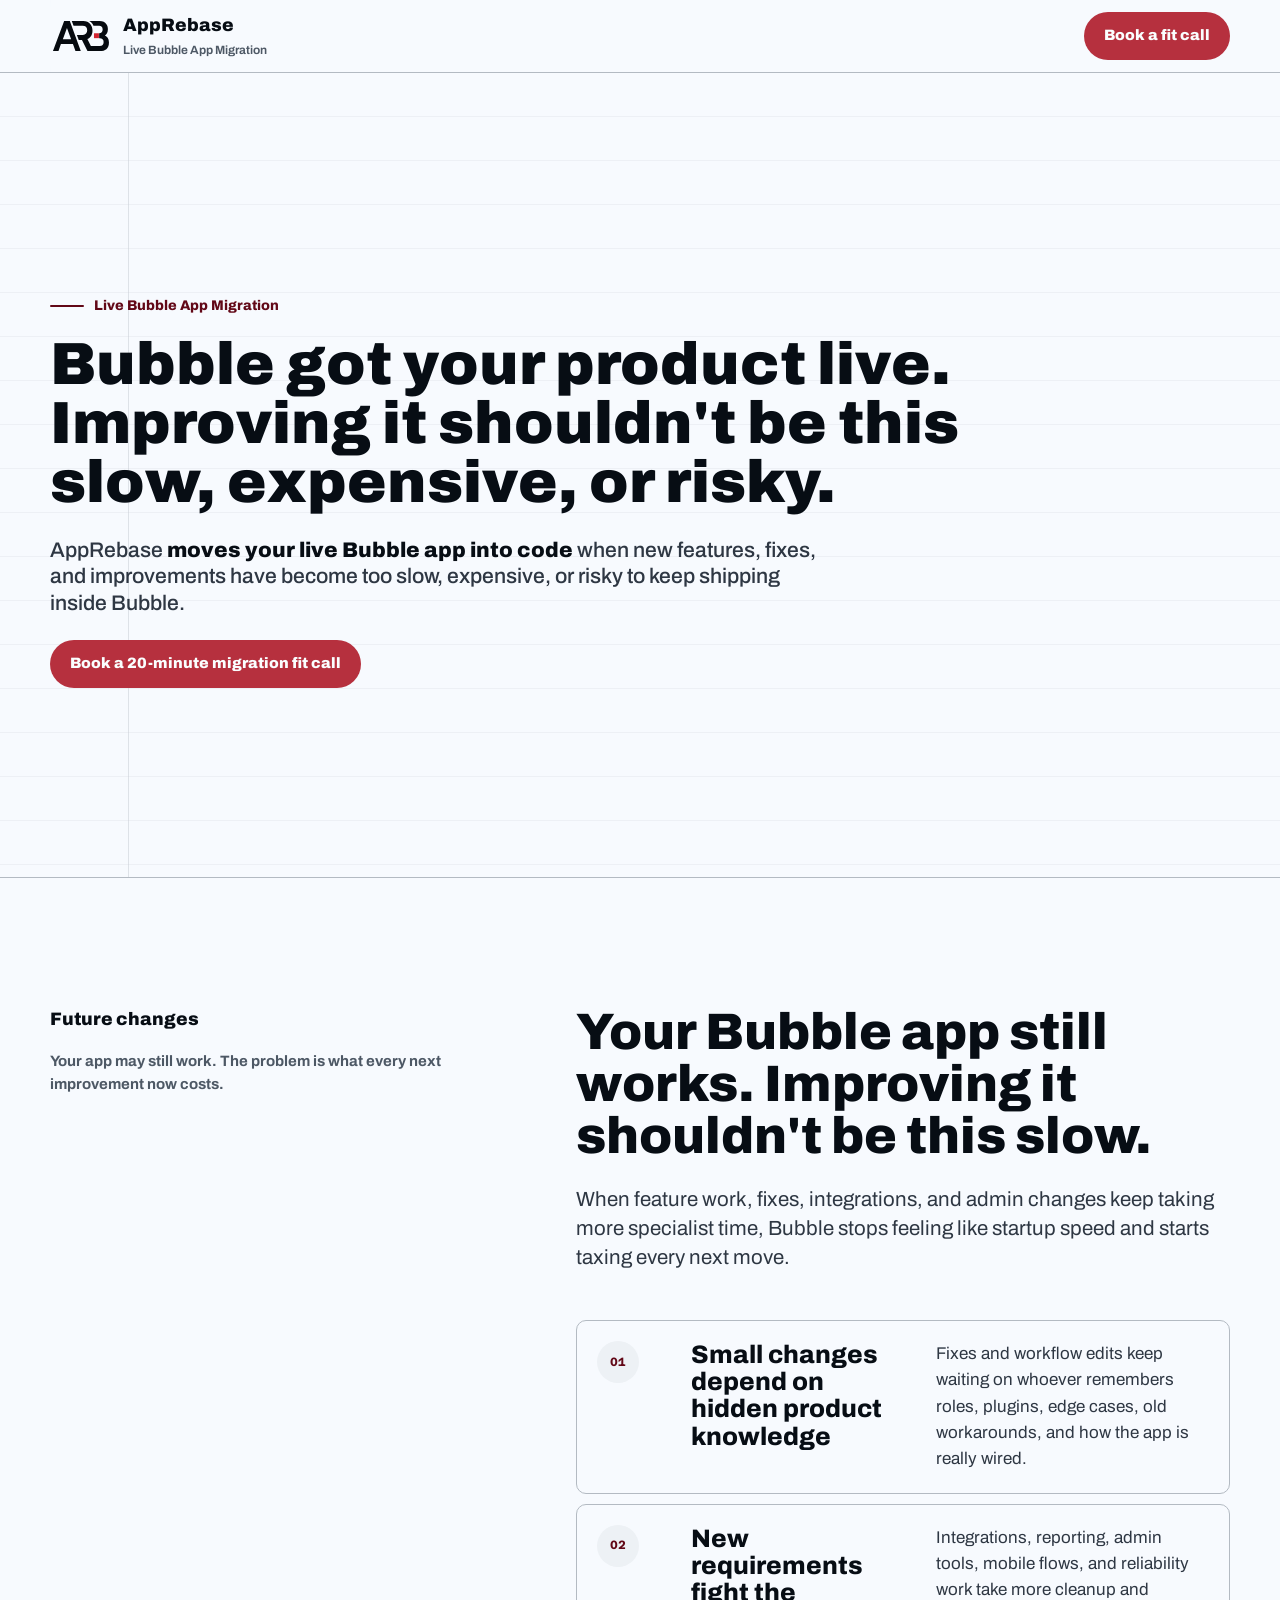
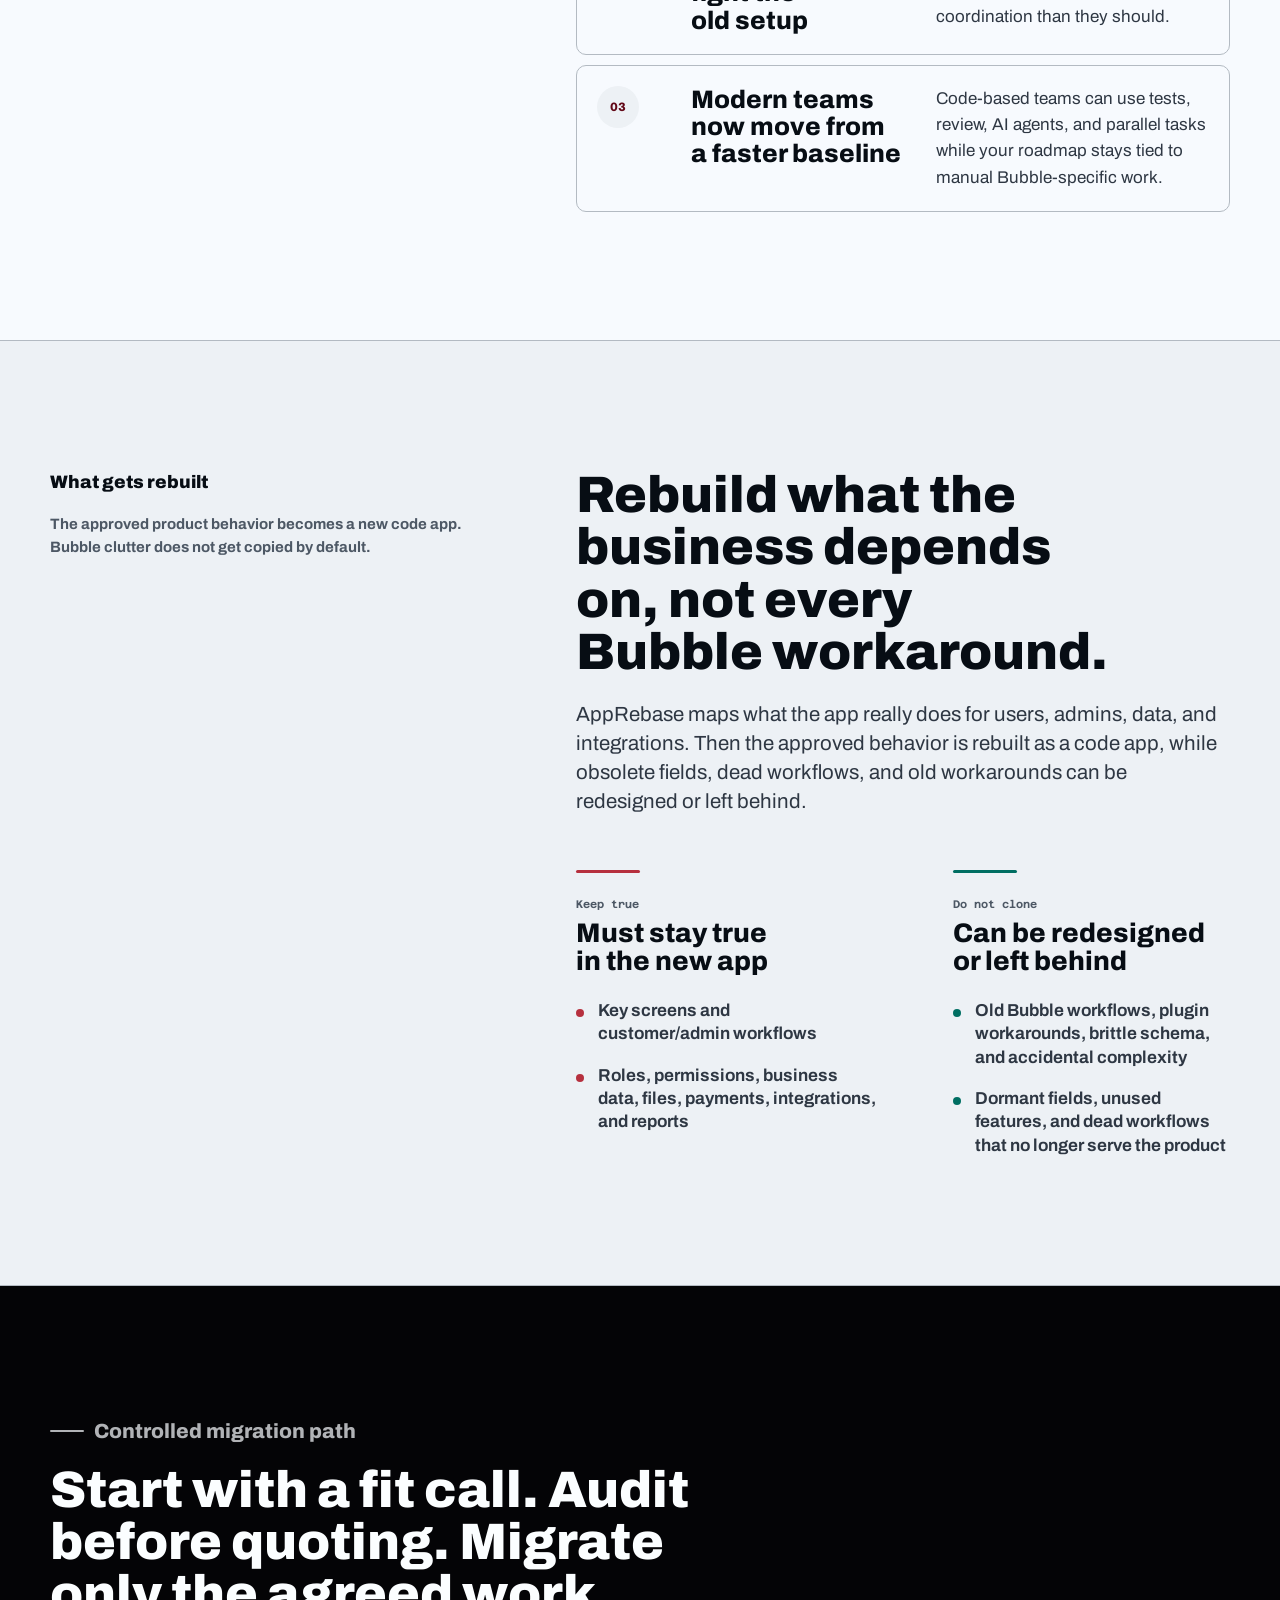
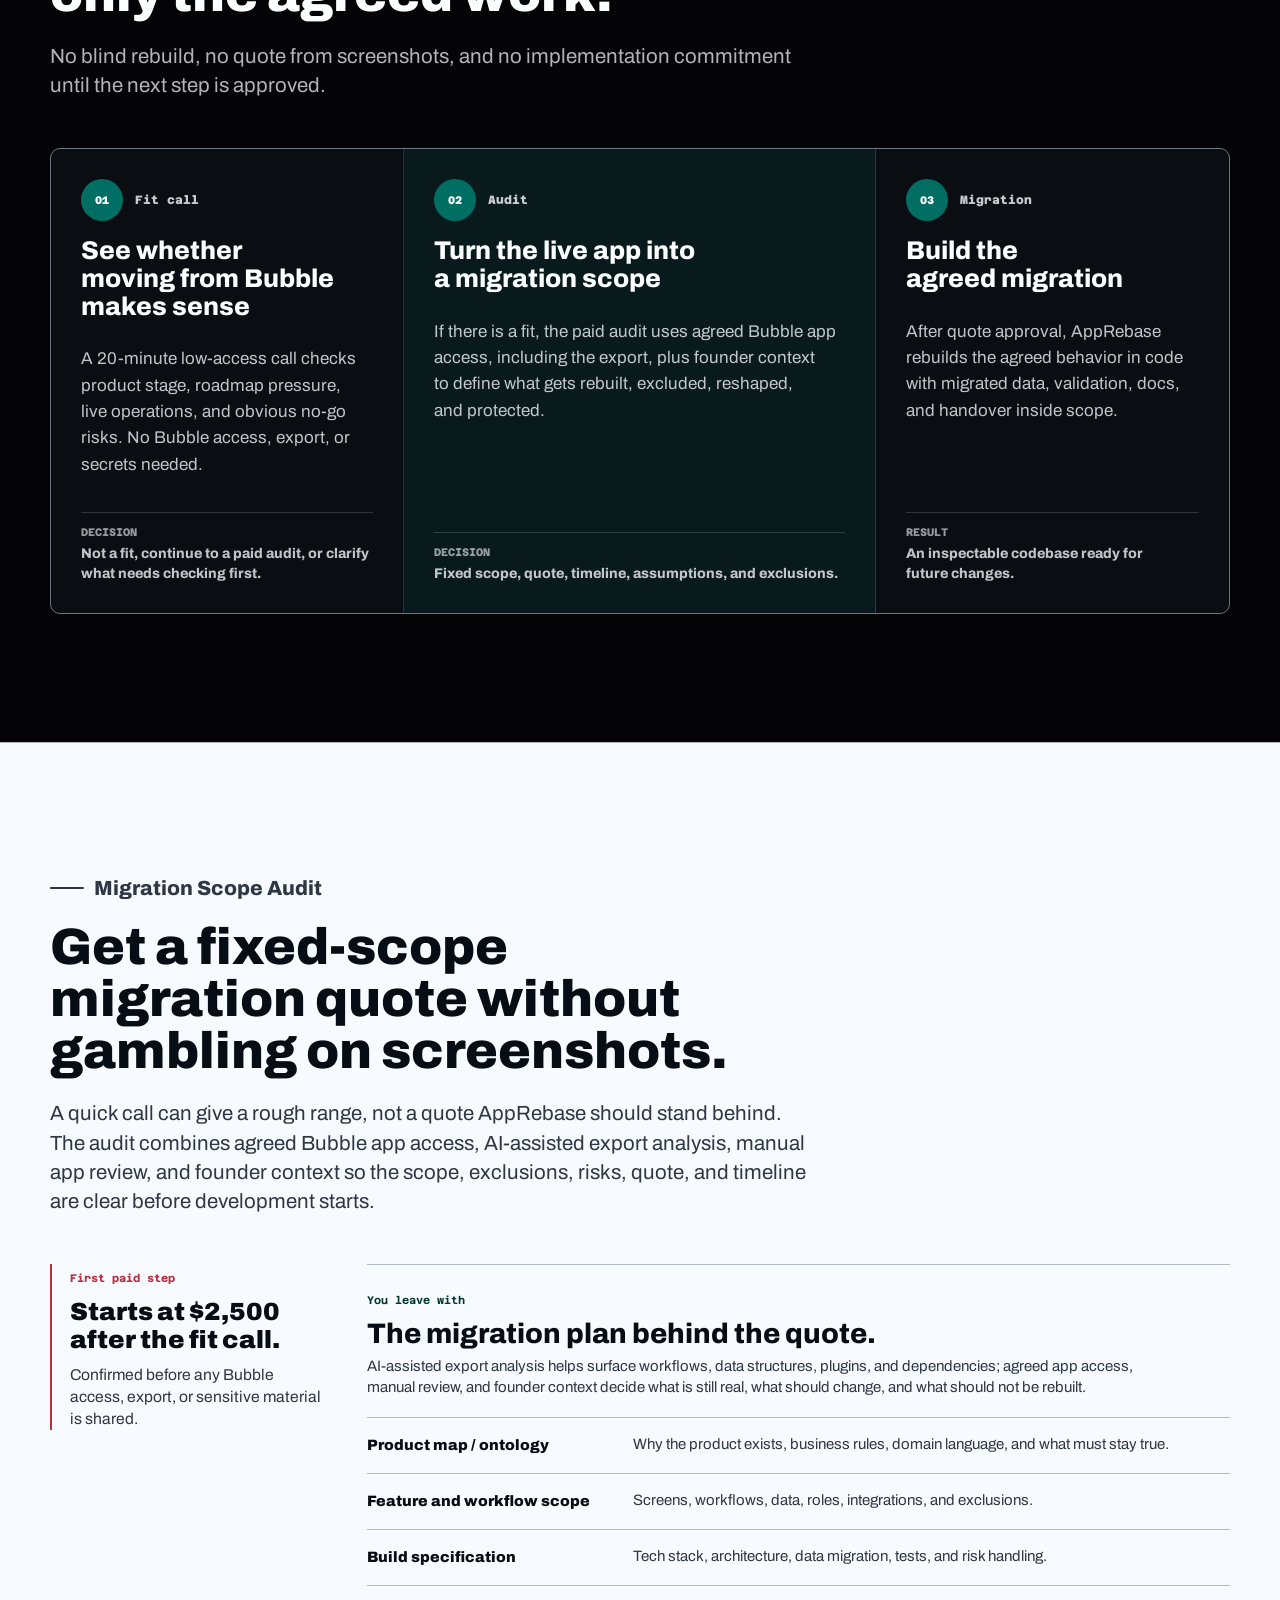
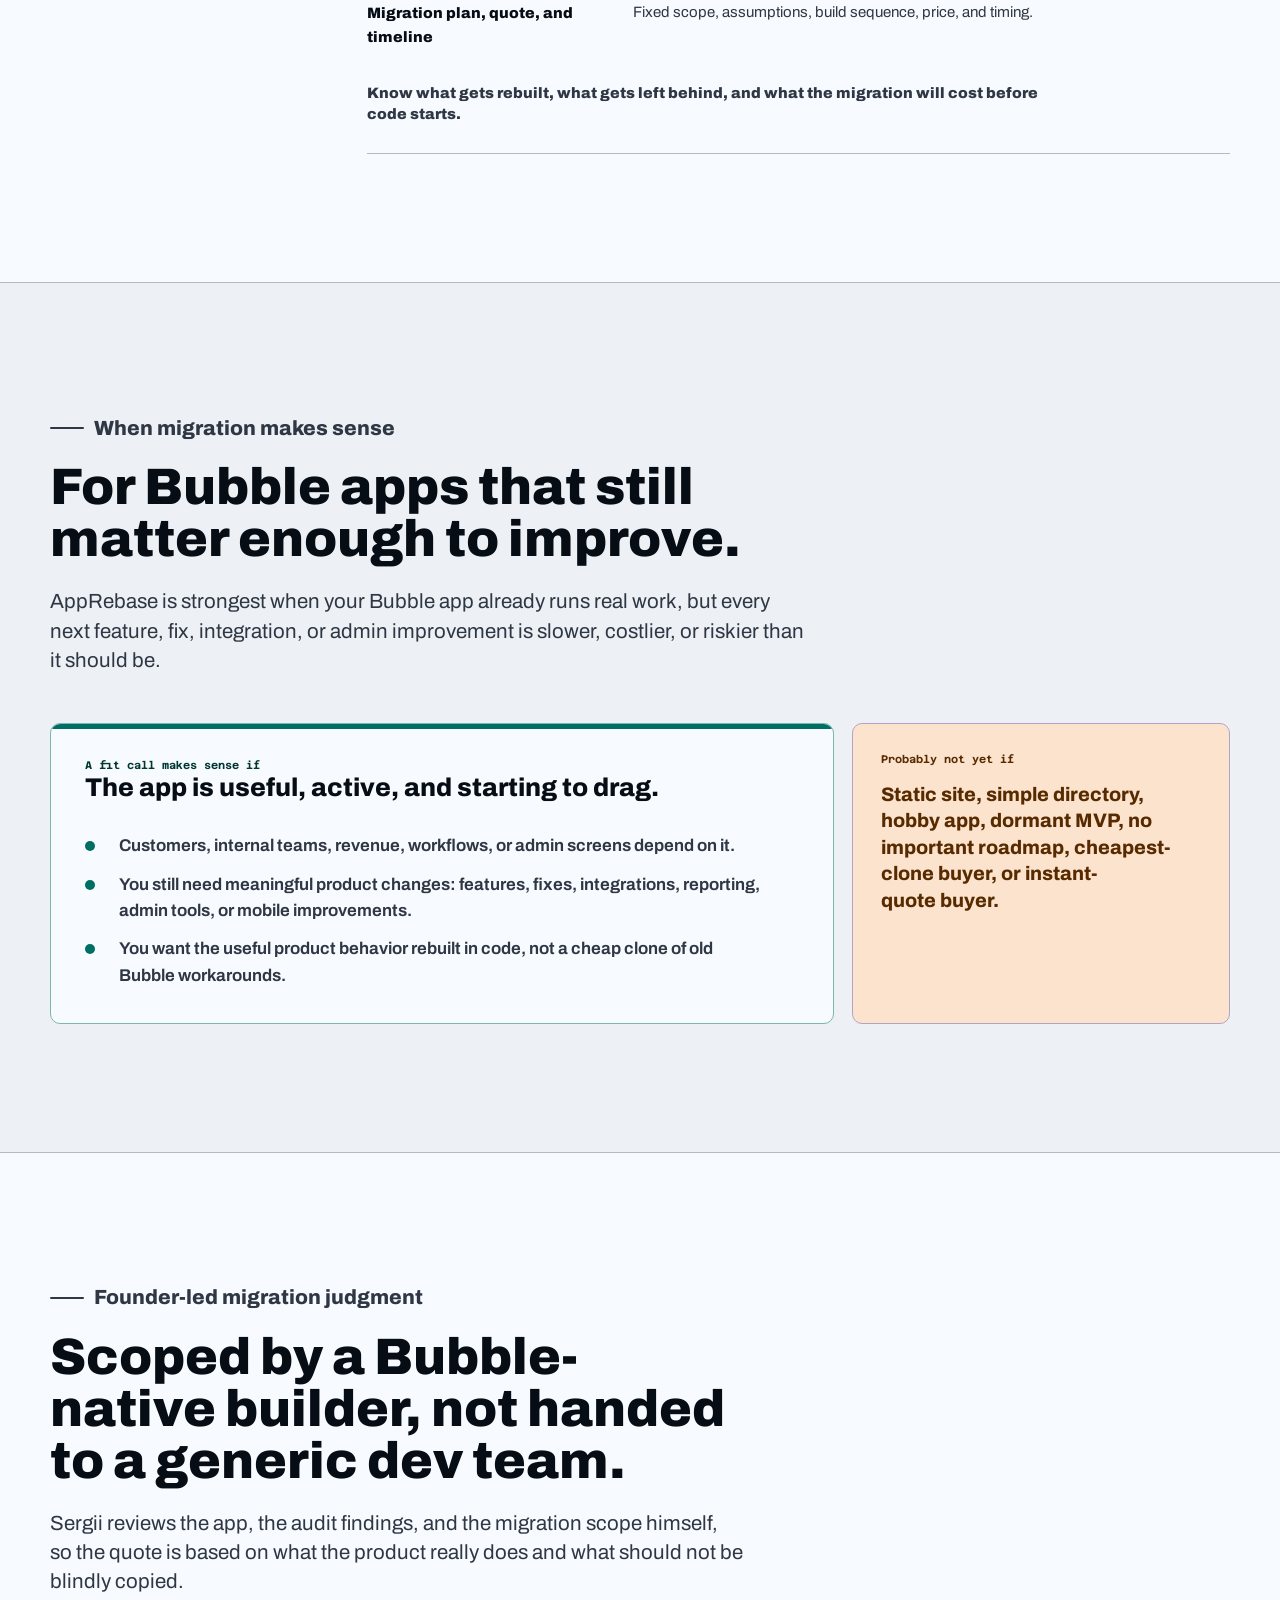
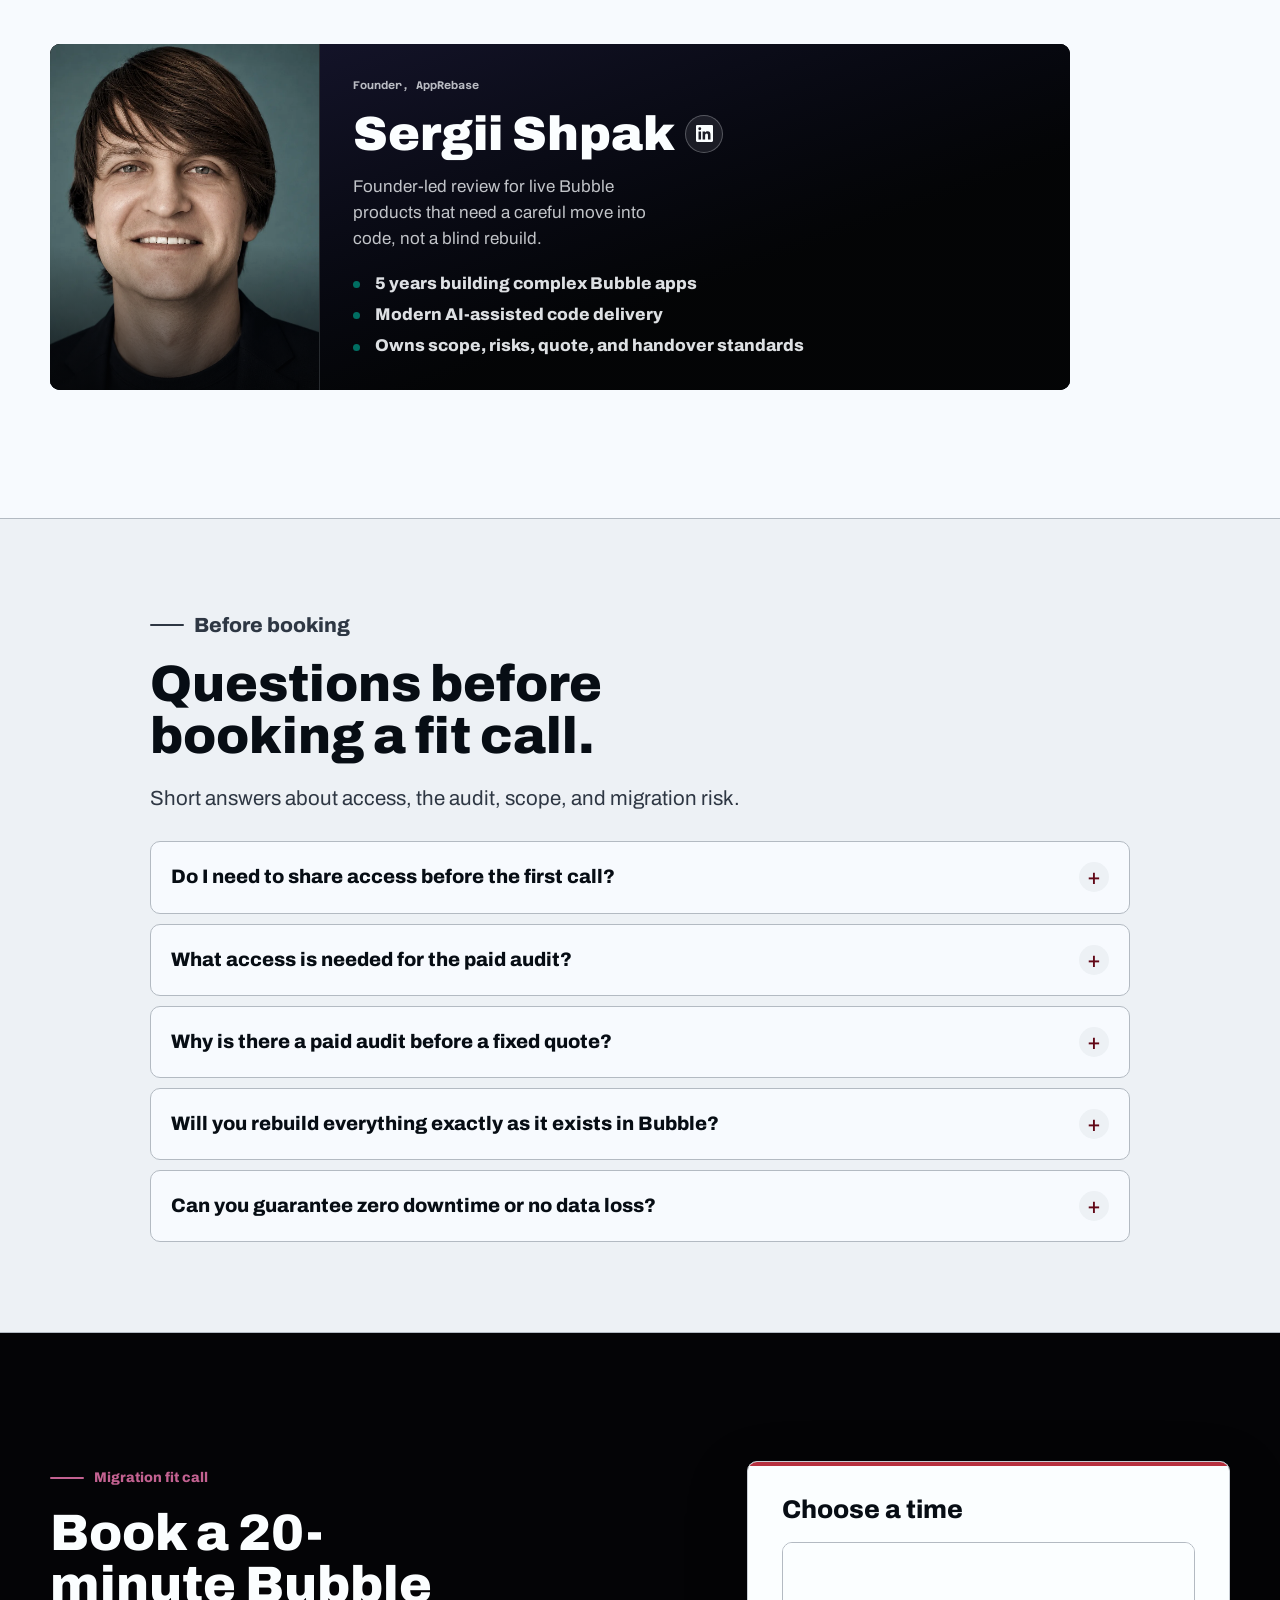
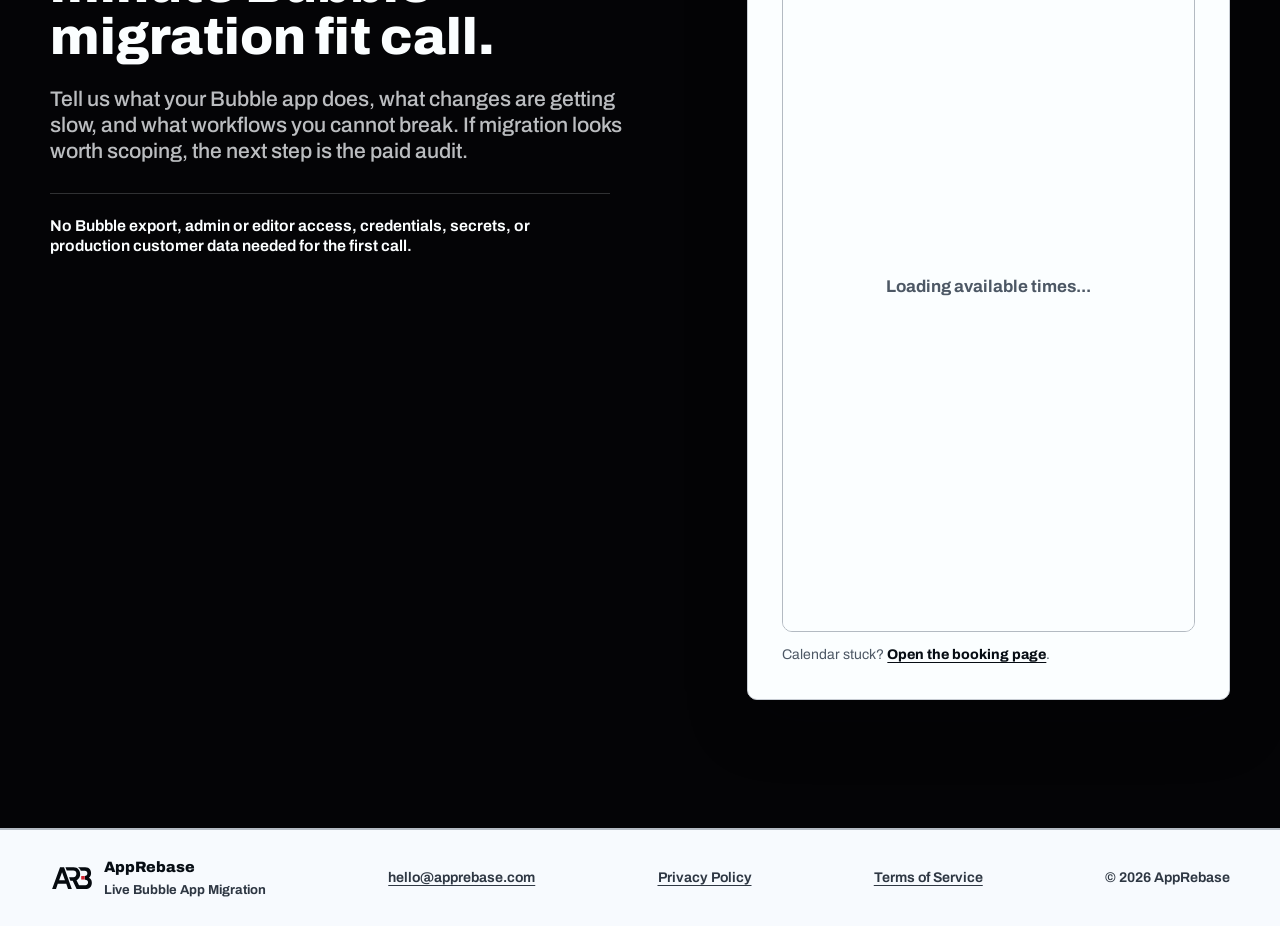
==== commit 0a45a020: "Deploy AppRebase landing page 2026-06-12T07:40:13Z" ====
--- a/site/index.html
+++ b/site/index.html
@@ -14,7 +14,7 @@
   <meta name="twitter:card" content="summary">
   <meta name="twitter:title" content="AppRebase | Live Bubble App Migration for Faster Changes">
   <meta name="twitter:description" content="Move a live Bubble app into code when new features, fixes, and improvements have become too slow, expensive, or risky to keep shipping inside Bubble.">
-  <link rel="icon" href="./favicon.svg" type="image/svg+xml">
+  <link rel="icon" href="./favicon.svg" type="image/svg+xml" sizes="any">
   <link rel="preconnect" href="https://fonts.googleapis.com">
   <link rel="preconnect" href="https://fonts.gstatic.com" crossorigin>
   <link rel="preload" as="style" href="https://fonts.googleapis.com/css2?family=Archivo:wght@400;500;600;700;800;900&family=Azeret+Mono:wght@500;600;700&display=swap" onload="this.onload=null;this.rel='stylesheet'">
@@ -25,6 +25,7 @@
       "@type": "ProfessionalService",
       "name": "AppRebase",
       "url": "https://apprebase.com/",
+      "logo": "https://apprebase.com/apprebase-logo.svg",
       "description": "AppRebase moves live Bubble apps into code when new features, fixes, and improvements have become too slow, expensive, or risky to keep shipping inside Bubble.",
       "email": "hello@apprebase.com",
       "founder": {
@@ -35,13 +36,14 @@
     }
   </script>
 
-  <script type="module" crossorigin src="./assets/index-CeIIGRX3.js"></script>
-  <link rel="stylesheet" crossorigin href="./assets/index-_IQ9uBu6.css">
+  <script type="module" crossorigin src="./assets/index-2ic0ql5P.js"></script>
+  <link rel="stylesheet" crossorigin href="./assets/index-SvRxD5DD.css">
 </head>
 <body>
   <header class="topbar">
     <div class="wrap topbar-inner">
       <a class="brand" href="#top">
+        <img class="brand-mark" src="./apprebase-logo.svg" alt="" width="115" height="68" aria-hidden="true">
         <span>AppRebase<small>Live Bubble App Migration</small></span>
       </a>
       <a class="button top" href="#contact" data-analytics-id="nav-fit-call">Book a fit call</a>
@@ -315,8 +317,11 @@
     <div class="wrap footer-inner">
       <div class="footer-meta">
         <div class="footer-brand">
-          <strong>AppRebase</strong>
-          <span>Live Bubble App Migration</span>
+          <img class="footer-brand-mark" src="./apprebase-logo.svg" alt="" width="115" height="68" aria-hidden="true" loading="lazy" decoding="async">
+          <span>
+            <strong>AppRebase</strong>
+            <span>Live Bubble App Migration</span>
+          </span>
         </div>
         <a href="mailto:hello@apprebase.com?subject=Bubble%20migration%20question" data-analytics-id="footer-email">hello@apprebase.com</a>
         <a href="./privacy.html">Privacy Policy</a>
--- a/site/assets/index-SvRxD5DD.css
+++ b/site/assets/index-SvRxD5DD.css
@@ -0,0 +1 @@
+:root{--lightningcss-light:initial;--lightningcss-dark: ;color-scheme:light;--color-bg:oklch(98.5% .006 250);--color-bg-soft:oklch(95.5% .007 250);--color-bg-quiet:oklch(91.8% .01 250);--color-ink:oklch(15.5% .018 255);--color-ink-soft:oklch(33.5% .024 255);--color-muted:oklch(45.5% .026 255);--color-line:oklch(78.5% .014 255);--color-line-strong:oklch(45.5% .026 255);--color-action:oklch(52% .17 20);--color-action-dark:oklch(32% .12 20);--color-proof:oklch(47% .11 184);--color-proof-soft:oklch(90.5% .035 184);--color-proof-ink:oklch(29% .08 184);--color-caution:oklch(66% .12 62);--color-caution-soft:oklch(93% .04 62);--color-caution-ink:oklch(34% .09 62);--color-dark:oklch(11% .006 255);--color-dark-2:oklch(16% .01 255);--color-white:oklch(99.5% .005 250);--color-focus:oklch(58% .16 184);--font-display:"Archivo", Aptos, system-ui, -apple-system, BlinkMacSystemFont, "Segoe UI", sans-serif;--font-body:"Archivo", Aptos, system-ui, -apple-system, BlinkMacSystemFont, "Segoe UI", sans-serif;--font-mono:"Azeret Mono", ui-monospace, SFMono-Regular, Menlo, Monaco, Consolas, monospace;--space-3xs:.125rem;--space-2xs:.25rem;--space-xs:.5rem;--space-sm:.75rem;--space-md:1rem;--space-lg:1.5rem;--space-xl:2.5rem;--space-2xl:4rem;--space-3xl:6rem;--space-4xl:9rem;--text-xs:.64rem;--text-sm:.8rem;--text-base:1rem;--text-md:1.25rem;--text-lg:1.5625rem;--text-xl:1.9531rem;--text-2xl:2.4414rem;--text-3xl:3.0518rem;--text-4xl:3.8147rem;--text-display-s:clamp(2.4rem, 3.7vw + .75rem, 4.25rem);--text-display:clamp(2.75rem, 4.5vw + 1rem, 5.25rem);--ease-out:cubic-bezier(.16, 1, .3, 1);--ease-in:cubic-bezier(.7, 0, .84, 0);--ease-in-out:cubic-bezier(.65, 0, .35, 1);--dur-micro:.12s;--dur-short:.22s;--dur-long:.42s;--rule-hair:1px;--radius-sm:9px;--radius-md:10px;--radius-pill:999px;--shadow-whisper:0 1px 2px oklch(20% .01 255/.05);--layout-max:1180px;--layout-wide:1380px;--layout-gutter:clamp(18px, 4vw, 48px);--header-height:72px;--z-sticky:200;--max:var(--layout-max);--wide:var(--layout-wide);--gutter:var(--layout-gutter);--radius:var(--radius-md);--header:var(--header-height)}*{box-sizing:border-box}html{scroll-behavior:smooth;background:var(--color-bg);color:var(--color-ink);overflow-x:clip}body{background:linear-gradient(90deg, color-mix(in oklch, var(--color-line) 36%, transparent) 1px, transparent 1px) 50% 0 / min(96vw, 1180px) 100% no-repeat, var(--color-bg);color:var(--color-ink);font-family:var(--font-body);letter-spacing:0;text-rendering:optimizelegibility;-webkit-font-smoothing:antialiased;margin:0;font-size:17px;line-height:1.55;overflow-x:clip}body::selection{background:var(--color-action);color:var(--color-white)}a{color:inherit;text-underline-offset:.22em;text-decoration-thickness:1px}a:hover{color:var(--color-action-dark)}h1,h2,h3,p,ul,ol{margin-top:0}h1,h2,h3{text-wrap:balance}p,li{text-wrap:pretty}h1{max-width:980px;font-size:var(--text-display-s);letter-spacing:0;overflow-wrap:anywhere;min-width:0;margin-bottom:24px;font-weight:900;line-height:1}h2{max-width:820px;font-size:clamp(var(--text-2xl), 4vw, var(--text-4xl));letter-spacing:0;overflow-wrap:anywhere;min-width:0;margin-bottom:22px;font-weight:850;line-height:1.02}h3{letter-spacing:0;overflow-wrap:anywhere;min-width:0;margin-bottom:10px;font-size:clamp(1.25rem,2vw,1.65rem);font-weight:800;line-height:1.08}p{margin-bottom:18px}ul{margin:0;padding:0;list-style:none}.wrap{width:min(var(--max), calc(100% - var(--gutter) - var(--gutter)));margin:0 auto}.wide{width:min(var(--wide), calc(100% - var(--gutter) - var(--gutter)));margin:0 auto}.topbar{z-index:30;border-bottom:1px solid var(--color-line);background:color-mix(in oklch, var(--color-bg) 94%, transparent);-webkit-backdrop-filter:blur(14px);backdrop-filter:blur(14px);position:sticky;top:0}.topbar-inner{min-height:var(--header);justify-content:space-between;align-items:center;gap:28px;display:flex}.brand{color:var(--color-ink);letter-spacing:0;align-items:center;gap:11px;font-size:18px;font-weight:850;text-decoration:none;display:inline-flex}.brand-mark{flex:none;width:62px;height:auto;display:block}.brand small{color:var(--color-muted);letter-spacing:0;margin-top:1px;font-size:12px;font-weight:650;display:block}.button{border-radius:var(--radius-pill);background:var(--color-action);min-height:48px;color:var(--color-white);white-space:nowrap;transition:transform var(--dur-short) var(--ease-out), background var(--dur-short) var(--ease-out), color var(--dur-short) var(--ease-out);border:0;justify-content:center;align-items:center;gap:10px;padding:14px 20px;font-size:15px;font-weight:850;line-height:1.05;text-decoration:none;display:inline-flex}.button:hover{background:var(--color-action-dark);color:var(--color-white);text-decoration:none;transform:translateY(-1px)}.button:active{transform:translateY(1px)}.button.top{opacity:0;visibility:hidden;pointer-events:none;transition:opacity var(--dur-short) var(--ease-out), transform var(--dur-short) var(--ease-out), visibility 0s linear var(--dur-short), background var(--dur-short) var(--ease-out), color var(--dur-short) var(--ease-out);transform:translateY(-4px)}body.is-past-hero .button.top{opacity:1;visibility:visible;pointer-events:auto;transition:opacity var(--dur-long) var(--ease-out), transform var(--dur-long) var(--ease-out), visibility 0s, background var(--dur-short) var(--ease-out), color var(--dur-short) var(--ease-out);transform:translateY(0)}body.is-past-hero .button.top:hover{transform:translateY(-1px)}.button[aria-disabled=true],.button.is-disabled{opacity:.55;cursor:not-allowed;pointer-events:none;transform:none}.button.secondary{background:var(--color-bg-quiet);color:var(--color-ink)}.button.secondary:hover{background:var(--color-ink);color:var(--color-white)}a:focus-visible,button:focus-visible,summary:focus-visible,.button:focus-visible{outline:2px solid var(--color-focus);outline-offset:4px}.section{border-bottom:1px solid var(--color-line);background:var(--color-bg);position:relative}.section.soft{background:var(--color-bg-soft)}.section.dark{background:var(--color-dark);color:var(--color-white)}.section-inner{padding:clamp(72px,10vw,138px) 0}.hero{isolation:isolate;min-height:calc(100vh - var(--header) - var(--space-lg));min-height:calc(100svh - var(--header) - var(--space-lg));background:var(--color-bg);align-items:stretch;display:flex;overflow:clip}.hero:before{content:"";z-index:-2;background:linear-gradient(90deg, transparent 0 10%, color-mix(in oklch, var(--color-line) 54%, transparent) 10% calc(10% + 1px), transparent calc(10% + 1px) 100%), linear-gradient(0deg, color-mix(in oklch, var(--color-bg-quiet) 64%, transparent) 1px, transparent 1px) 0 0 / 100% 44px;opacity:.68;position:absolute;inset:0}.hero-inner{min-height:calc(100vh - var(--header) - var(--space-lg));min-height:calc(100svh - var(--header) - var(--space-lg));align-items:center;padding:clamp(88px,12svh,150px) 0 clamp(72px,9svh,128px);display:grid}.hero-copy{align-self:center;width:100%;min-width:0;max-width:1020px}.kicker{color:var(--color-action-dark);align-items:center;gap:10px;margin:0 0 18px;font-size:14px;font-weight:800;display:inline-flex}.kicker:before{content:"";background:currentColor;border-radius:2px;width:34px;height:2px}.hero-lead{max-width:800px;color:var(--color-ink-soft);margin-bottom:0;font-size:clamp(1.1rem,1.65vw,1.38rem);font-weight:520;line-height:1.25}.hero-lead strong{color:var(--color-ink);font-weight:850}.actions{flex-wrap:wrap;align-items:center;gap:12px;min-width:0;margin-top:24px;display:flex}.shift-map{border:1px solid var(--color-line);border-radius:var(--radius);background:color-mix(in oklch, var(--color-bg) 92%, transparent);grid-template-columns:minmax(220px,.9fr) minmax(280px,1.1fr) minmax(220px,.9fr);align-items:stretch;gap:0;display:grid}.shift-node{border-right:1px solid var(--color-line);align-content:space-between;gap:20px;min-height:132px;padding:22px;display:grid}.shift-node:last-child{border-right:0}.shift-node strong{letter-spacing:0;max-width:24ch;font-size:clamp(1.2rem,2vw,1.75rem);font-weight:850;line-height:1.05;display:block}.shift-node span,.artifact-label{color:var(--color-muted);font-family:var(--font-mono);font-size:11px;font-weight:650;line-height:1.45}.shift-node.rebase{background:var(--color-dark);color:var(--color-white)}.shift-node.rebase span{color:color-mix(in oklch, var(--color-white) 70%, transparent)}.section-head{max-width:920px;margin-bottom:clamp(28px,4vw,48px)}.section-head p{max-width:760px;color:var(--color-ink-soft);font-size:clamp(1.08rem,1.7vw,1.28rem);line-height:1.42}.section.dark .section-head p,.section.dark .muted,.section.dark .artifact-label{color:color-mix(in oklch, var(--color-white) 70%, transparent)}.two-col{grid-template-columns:minmax(260px,.8fr) minmax(0,1.2fr);align-items:start;gap:clamp(38px,7vw,92px);display:grid}.rail{top:calc(var(--header) + 34px);color:var(--color-muted);gap:16px;font-size:15px;font-weight:700;display:grid;position:sticky}.rail strong{color:var(--color-ink);font-size:18px;font-weight:850}.section.dark .rail strong{color:var(--color-white)}.foundation-switch{grid-template-columns:minmax(0,1fr) minmax(0,.92fr);align-items:start;gap:clamp(30px,6vw,76px);padding-top:6px;display:grid}.foundation-side{background:0 0;border:0;border-radius:0;align-content:start;gap:clamp(16px,2vw,24px);min-height:0;padding:0;display:grid;position:relative}.foundation-side:before{content:"";border-radius:var(--radius-pill);background:var(--color-action);width:clamp(44px,5vw,76px);height:3px}.foundation-side>div{gap:7px;display:grid}.foundation-side h3{max-width:18ch;margin-bottom:0;font-size:clamp(1.28rem,2.1vw,1.9rem);line-height:1.02}.foundation-side.code:before{background:var(--color-proof)}.switch-axis,.switch-axis span{display:none}.mini-ledger{align-content:start;gap:clamp(12px,1.7vw,18px);display:grid}.ledger-row,.faq details{border:1px solid var(--color-line);border-radius:var(--radius);background:var(--color-bg)}.mini-ledger li{color:var(--color-ink-soft);padding:0 0 0 22px;font-size:clamp(.98rem,1.35vw,1.08rem);font-weight:660;line-height:1.35;position:relative}.mini-ledger li:before{content:"";background:var(--color-action);border-radius:50%;width:8px;height:8px;position:absolute;top:.58em;left:0}.foundation-side.code .mini-ledger li:before{background:var(--color-proof)}.tax-ledger{counter-reset:tax;gap:10px;display:grid}.ledger-row{counter-increment:tax;grid-template-columns:72px minmax(0,.9fr) minmax(0,1.1fr);align-items:start;gap:22px;padding:20px;display:grid}.ledger-row:before{content:counter(tax, decimal-leading-zero);background:var(--color-bg-soft);width:42px;height:42px;color:var(--color-action-dark);font-family:var(--font-mono);border-radius:50%;place-items:center;font-size:12px;font-weight:700;display:grid}.ledger-row h3{margin-bottom:0;font-size:clamp(1.16rem,2vw,1.58rem)}.ledger-row p{color:var(--color-ink-soft);margin-bottom:0}.method-track{border:1px solid color-mix(in oklch, var(--color-white) 20%, var(--color-line-strong));border-radius:var(--radius);background:var(--color-dark-2);grid-template-columns:minmax(0,.9fr) minmax(0,1.2fr) minmax(0,.9fr);gap:0;display:grid;position:relative;overflow:clip}.method-step{z-index:1;background:0 0;grid-template-rows:auto auto 1fr auto;gap:16px;min-height:360px;padding:clamp(20px,3vw,30px);display:grid;position:relative}.method-step:not(:last-child){border-right:1px solid color-mix(in oklch, var(--color-white) 14%, transparent)}.method-step-key{background:color-mix(in oklch, var(--color-proof) 13%, transparent)}.method-marker{align-items:center;gap:12px;min-width:0;display:flex}.method-dot{background:var(--color-proof);width:42px;height:42px;color:var(--color-white);font-family:var(--font-mono);border-radius:50%;flex:none;place-items:center;font-size:11px;font-weight:800;display:grid}.method-label{color:color-mix(in oklch, var(--color-white) 78%, transparent);font-family:var(--font-mono);font-size:12px;font-weight:800;line-height:1.1}.method-step p{color:color-mix(in oklch, var(--color-white) 76%, transparent)}.method-note{border-top:1px solid color-mix(in oklch, var(--color-white) 16%, transparent);color:var(--color-white);gap:6px;margin-top:auto;margin-bottom:0;padding-top:14px;font-size:14px;font-weight:760;line-height:1.4;display:grid}.method-note span{color:color-mix(in oklch, var(--color-white) 58%, transparent);font-family:var(--font-mono);text-transform:uppercase;font-size:11px;line-height:1}.audit-grid{grid-template-columns:minmax(220px,.48fr) minmax(0,1.52fr);align-items:start;gap:clamp(24px,4vw,44px);display:grid}.price{border-left:2px solid var(--color-action);max-width:340px;color:var(--color-ink);align-content:start;gap:10px;padding:0 0 0 18px;display:grid}.price strong{letter-spacing:0;max-width:100%;margin-top:8px;font-size:clamp(1.25rem,2.1vw,1.55rem);font-weight:900;line-height:1.12;display:block}.price p{color:var(--color-ink-soft);margin-bottom:0;font-size:.98rem;line-height:1.4}.price .artifact-label{color:var(--color-action);font-weight:720}.audit-package{border-top:1px solid var(--color-line);border-bottom:1px solid var(--color-line);gap:18px;padding:clamp(20px,2.6vw,28px) 0;display:grid}.audit-package-head{max-width:780px}.audit-package-head .artifact-label{color:var(--color-proof-ink);margin-bottom:10px;display:block}.audit-package h3{margin-bottom:8px;font-size:clamp(1.35rem,2.2vw,1.9rem);line-height:1.04}.audit-package p{color:var(--color-ink-soft);margin-bottom:0;font-size:15px;line-height:1.42}.doc-list{border-top:1px solid var(--color-line);display:grid}.doc-row{border-bottom:1px solid var(--color-line);grid-template-columns:minmax(180px,.42fr) minmax(0,1fr);align-items:start;gap:16px;padding:16px 0;display:grid}.doc-row:last-child{border-bottom:0}.doc-row strong{font-size:15px;font-weight:850}.audit-closeout{max-width:760px;color:var(--color-ink);margin:0;font-size:15px;font-weight:850;line-height:1.4}.fit-qualifier{grid-template-columns:minmax(0,1.35fr) minmax(280px,.65fr);align-items:stretch;gap:18px;display:grid}.fit-block{--fit-accent:var(--color-proof);--fit-soft:var(--color-proof-soft);--fit-ink:var(--color-proof-ink);border:1px solid color-mix(in oklch, var(--fit-accent) 38%, var(--fit-soft));border-radius:var(--radius);background:var(--color-bg);align-content:start;padding:clamp(24px,4vw,34px);display:grid;position:relative;overflow:clip}.fit-block:before{content:"";background:var(--fit-accent);height:5px;position:absolute;inset:0 0 auto}.fit-boundary{--fit-accent:var(--color-caution);--fit-soft:var(--color-caution-soft);--fit-ink:var(--color-caution-ink);border:1px solid color-mix(in oklch, var(--fit-accent) 34%, var(--color-line));border-radius:var(--radius);background:var(--fit-soft);color:var(--fit-ink);align-content:start;gap:14px;padding:clamp(22px,3vw,28px);display:grid}.fit-block .artifact-label,.fit-boundary .artifact-label{color:var(--fit-ink)}.fit-boundary p{color:var(--fit-ink);margin:0;font-size:clamp(1.04rem,1.6vw,1.22rem);font-weight:760;line-height:1.36}.fit-list{gap:12px;margin-top:22px;display:grid}.fit-list li{color:var(--color-ink-soft);grid-template-columns:22px minmax(0,1fr);gap:12px;font-weight:650;display:grid}.fit-list li:before{content:"";background:var(--fit-accent);border-radius:50%;width:10px;height:10px;margin-top:8px}.founder-proof{max-width:1020px;display:grid}.founder-card{border-radius:var(--radius);background:var(--color-dark);color:var(--color-white);grid-template-columns:minmax(220px,.36fr) minmax(0,1fr);padding:0;display:grid;overflow:clip}.founder-photo{border-right:1px solid color-mix(in oklch, var(--color-white) 12%, transparent);background:var(--color-dark-2);min-height:240px;margin:0;position:relative;overflow:clip}.founder-photo img{object-fit:cover;object-position:50% 28%;filter:saturate(.92)contrast(1.02);width:100%;height:100%;display:block;position:absolute;inset:0}.founder-photo:after{content:"";background:linear-gradient(180deg, transparent 0%, color-mix(in oklch, var(--color-dark) 82%, transparent) 100%);pointer-events:none;height:42%;position:absolute;inset:auto 0 0}.founder-card-body{background:linear-gradient(160deg, color-mix(in oklch, var(--color-action) 22%, var(--color-dark)) 0%, var(--color-dark) 62%), var(--color-dark);align-content:center;gap:16px;padding:clamp(24px,2.6vw,34px);display:grid}.founder-card .artifact-label{color:color-mix(in oklch, var(--color-white) 72%, transparent)}.founder-card strong{letter-spacing:0;max-width:16ch;margin:0;font-size:clamp(1.7rem,4vw,3rem);font-weight:900;line-height:1}.founder-name-row{flex-wrap:wrap;align-items:center;gap:10px;display:flex}.founder-linkedin{border:1px solid color-mix(in oklch, var(--color-white) 26%, transparent);border-radius:var(--radius-pill);background:color-mix(in oklch, var(--color-white) 8%, transparent);width:38px;height:38px;color:var(--color-white);font-family:var(--font-body);transition:transform var(--dur-short) var(--ease-out), background var(--dur-short) var(--ease-out), border-color var(--dur-short) var(--ease-out);flex:none;justify-content:center;align-items:center;font-size:15px;font-weight:850;line-height:1;text-decoration:none;display:inline-flex}.founder-linkedin svg{fill:currentColor;width:17px;height:17px;display:block}.founder-linkedin:hover{border-color:color-mix(in oklch, var(--color-white) 42%, transparent);background:color-mix(in oklch, var(--color-white) 14%, transparent);color:var(--color-white);text-decoration:none;transform:translateY(-1px)}.founder-linkedin:active{transform:translateY(1px)}.founder-card p{max-width:32ch;color:color-mix(in oklch, var(--color-white) 76%, transparent);margin-bottom:0}.founder-proof-list{gap:10px;margin:4px 0 0;display:grid}.founder-proof-list li{color:color-mix(in oklch, var(--color-white) 88%, transparent);grid-template-columns:10px minmax(0,1fr);align-items:start;gap:12px;font-weight:800;line-height:1.25;display:grid}.founder-proof-list li:before{content:"";background:var(--color-proof);border-radius:50%;width:7px;height:7px;margin-top:.5em}.faq{gap:10px;display:grid}.faq-section .section-inner{padding:clamp(50px,7vw,92px) 0}.faq-inner{max-width:980px}.faq-section .section-head{margin-bottom:clamp(18px,3vw,28px)}.faq-section .section-head h2{max-width:760px}.faq-section .section-head p:last-child{margin-bottom:0}.faq details{overflow:hidden}.faq summary{cursor:pointer;min-height:70px;color:var(--color-ink);grid-template-columns:minmax(0,1fr) auto;align-items:center;gap:18px;padding:20px;font-size:clamp(1.02rem,1.7vw,1.22rem);font-weight:800;list-style:none;display:grid}.faq summary::-webkit-details-marker{display:none}.faq summary:after{content:"+";background:var(--color-bg-soft);width:30px;height:30px;color:var(--color-action-dark);border-radius:50%;place-items:center;font-size:22px;font-weight:500;line-height:1;display:grid}.faq details[open] summary:after{content:"-"}.answer{max-width:860px;color:var(--color-ink-soft);padding:0 20px 22px}.answer p:last-child{margin-bottom:0}.contact{overflow:clip}.contact .section-inner{grid-template-columns:minmax(0,.95fr) minmax(320px,.75fr);align-items:start;gap:clamp(34px,7vw,86px);display:grid}.contact-copy{min-width:0;max-width:720px}.contact .kicker{color:color-mix(in oklch, var(--color-action) 78%, var(--color-white))}.contact .hero-lead{max-width:660px;color:color-mix(in oklch, var(--color-white) 74%, transparent)}.boundary-panel{border-top:1px solid color-mix(in oklch, var(--color-white) 18%, transparent);max-width:560px;margin-top:28px;padding-top:22px}.boundary-note{color:var(--color-white);margin-bottom:0;font-size:.98rem;font-weight:650;line-height:1.3}.booking{border-radius:var(--radius);border:1px solid color-mix(in oklch, var(--color-line) 72%, var(--color-white));background:var(--color-white);color:var(--color-ink);box-shadow:0 22px 60px color-mix(in oklch, var(--color-dark) 32%, transparent);padding:clamp(24px,4vw,34px);position:relative;overflow:hidden}.booking:before{content:"";background:var(--color-action);height:4px;position:absolute;inset:0 0 auto}.booking-window{border:1px solid var(--color-line);border-radius:var(--radius);background:var(--color-white);width:100%;min-width:0;height:690px;margin-top:18px;position:relative;overflow:hidden}#my-cal-inline-20min{height:100%;overflow:hidden!important}#my-cal-inline-20min[hidden],.booking-placeholder[hidden]{display:none}.booking-placeholder{z-index:2;text-align:center;background:var(--color-white);align-content:center;place-items:center;gap:18px;min-height:100%;padding:clamp(24px,6vw,48px);display:grid;position:absolute;inset:0}.booking-placeholder p{max-width:24rem;color:var(--color-muted);margin:0;font-weight:700}.booking-load{cursor:pointer;border:0}.booking-placeholder[aria-busy=true] .booking-load{display:none}.booking-window iframe{border-radius:var(--radius);width:100%;display:block;height:100%!important}.booking-fallback{color:var(--color-muted);margin:12px 0 0;font-size:14px}.booking-fallback a{color:var(--color-ink);font-weight:750}.footer{border-top:1px solid var(--color-line);background:var(--color-bg);color:var(--color-ink-soft);padding:26px 0;font-size:14px;font-weight:650}.footer-inner{display:block}.footer-meta{flex-wrap:wrap;justify-content:space-between;align-items:center;gap:12px 22px;display:flex}.footer-brand{align-items:center;gap:10px;min-width:180px;display:flex}.footer-brand-mark{flex:none;width:44px;height:auto;display:block}.footer strong{color:var(--color-ink);margin-bottom:0;font-size:15px;font-weight:850;display:block}.footer-brand span{color:var(--color-ink-soft);font-size:13px;font-weight:700;display:block}.footer nav{flex-wrap:wrap;gap:10px 18px;display:flex}.footer a{white-space:nowrap}.reveal{animation:rise var(--dur-long) var(--ease-out) both}@keyframes rise{0%{opacity:0;transform:translateY(18px)}to{opacity:1;transform:translateY(0)}}@media (prefers-reduced-motion:reduce){html{scroll-behavior:auto}*,:before,:after{scroll-behavior:auto!important;transition-duration:1ms!important;animation-duration:1ms!important;animation-iteration-count:1!important}}@media (width<=1120px){.contact .section-inner{grid-template-columns:1fr}.contact-copy,.booking{max-width:760px}.booking-window{height:690px}}@media (width<=1060px){:root{--header:66px}.button.top{justify-self:end}.shift-map,.foundation-switch,.audit-grid,.fit-qualifier,.founder-proof,.contact .section-inner{grid-template-columns:1fr}.booking-window{height:690px}.founder-card{grid-template-rows:auto;grid-template-columns:minmax(220px,320px) minmax(0,1fr)}.founder-photo{border-right:1px solid color-mix(in oklch, var(--color-white) 12%, transparent);border-bottom:0}.founder-card-body{align-content:end}.shift-node,.shift-node:last-child{border-right:0;border-bottom:1px solid var(--color-line)}.shift-node:last-child{border-bottom:0}.switch-axis,.switch-axis span{display:none}.method-track{grid-template-columns:1fr}.method-step{min-height:0}.method-step:not(:last-child){border-right:0;border-bottom:1px solid color-mix(in oklch, var(--color-white) 14%, transparent)}.two-col{grid-template-columns:1fr}.rail{position:static}}@media (width<=680px){:root{--gutter:18px;--header:58px}body{font-size:16px}.section-inner{padding:44px 0}.brand small{display:none}.brand{gap:8px}.brand-mark{width:48px}.topbar-inner{gap:12px;min-height:58px}.button.top{min-height:38px;padding:10px 12px;font-size:12px}.hero-inner{min-height:calc(100vh - var(--header) - var(--space-md));min-height:calc(100svh - var(--header) - var(--space-md));padding-top:clamp(52px,11svh,88px);padding-bottom:clamp(48px,9svh,72px)}.hero-copy,.hero-lead,.actions{max-width:100%}h1{text-wrap:pretty;margin-bottom:18px;font-size:clamp(2rem,9.4vw,2.45rem);line-height:1}.hero-lead{font-size:1rem;line-height:1.3}.actions{margin-top:22px}.actions .button.secondary{display:none}.actions .button{text-align:center;white-space:normal;width:100%;min-width:0;max-width:100%;padding-inline:12px;font-size:13px}h2{margin-bottom:14px;font-size:1.86rem;line-height:1.04}h3{margin-bottom:8px;font-size:1.08rem;line-height:1.12}.section-head{margin-bottom:22px}.section-head p{font-size:.98rem;line-height:1.36}.two-col{gap:20px}.rail{gap:6px;font-size:.9rem;line-height:1.35}.rail strong{font-size:.98rem}.foundation-switch,.tax-ledger,.method-track,.faq,.fit-qualifier{gap:8px}.foundation-switch{gap:34px}.foundation-side h3{max-width:28ch}.founder-card{grid-template-rows:auto auto;grid-template-columns:1fr}.founder-photo{aspect-ratio:16/10;border-right:0;border-bottom:1px solid color-mix(in oklch, var(--color-white) 12%, transparent);min-height:0}.founder-card-body{padding:20px}.ledger-row{grid-template-columns:1fr;gap:10px;padding:14px}.ledger-row:before{width:34px;height:34px}.ledger-row p,.doc-row p{font-size:.92rem;line-height:1.35}.audit-grid{gap:26px}.audit-package{border-top:0;gap:18px;padding:0 0 18px}.price{border-left:4px solid var(--color-action);border-radius:var(--radius);background-color:var(--color-dark);max-width:none;color:var(--color-white);padding:16px;overflow:clip}.price .artifact-label{color:color-mix(in oklch, var(--color-white) 76%, var(--color-proof-soft))}.price p{color:color-mix(in oklch, var(--color-white) 76%, transparent)}.doc-list{border-top:0;gap:10px}.doc-row{border:1px solid color-mix(in oklch, var(--color-line) 82%, transparent);border-radius:var(--radius-sm);background:color-mix(in oklch, var(--color-white) 50%, var(--color-bg));grid-template-columns:1fr;gap:7px;padding:14px}.doc-row:last-child{border-bottom:1px solid color-mix(in oklch, var(--color-line) 82%, transparent)}.doc-row p{grid-column:auto}.audit-closeout{border-top:1px solid var(--color-line);background:0 0;border-radius:0;margin-top:2px;padding:14px 0 0}.method-step{gap:12px;padding:18px}.method-dot{width:34px;height:34px;font-size:10px}.method-label{font-size:11px}.method-step p{margin-bottom:0;font-size:.94rem;line-height:1.36}.method-note{padding-top:12px;font-size:.9rem}.mini-ledger{gap:10px}.mini-ledger li{padding:0 0 0 20px;font-size:.92rem;line-height:1.34}.fit-list{gap:8px;margin-top:14px}.fit-list li{gap:9px;font-size:.94rem;line-height:1.38}.fit-list li:before{width:8px;height:8px;margin-top:7px}.founder-card p{max-width:none;font-size:.94rem;line-height:1.36}.faq summary{min-height:58px;padding:16px;font-size:.98rem}.faq summary:after{width:26px;height:26px;font-size:18px}.answer{padding:0 16px 18px}.foundation-side,.fit-block,.fit-boundary{min-height:0;padding:16px}.foundation-switch .foundation-side{padding:0}.price strong{font-size:1.18rem}.boundary-panel{margin-top:20px;padding-top:16px}.booking{padding:22px 12px 16px}.booking-window{height:430px}.footer{padding:24px 0 28px}.footer-meta{grid-template-columns:1fr;justify-items:start;gap:10px;display:grid}.footer-brand{margin-bottom:4px}.footer a,.footer-meta>span{display:block}}@media (width<=680px) and (height<=700px){.hero-inner{padding-top:34px;padding-bottom:28px}.kicker{margin-bottom:12px;font-size:12px}h1{margin-bottom:14px;font-size:2rem;line-height:1}.hero-lead{font-size:.94rem;line-height:1.24}.actions{margin-top:16px}}@media (prefers-reduced-motion:reduce){.button.top,body.is-past-hero .button.top,body.is-past-hero .button.top:hover{transition:none;transform:none}}@media (width<=360px){.brand{gap:7px;font-size:16px}.brand-mark{width:40px}.button.top{padding-inline:10px}.booking{width:calc(100% + var(--gutter) + var(--gutter));margin-inline:calc(var(--gutter) * -1);border-inline:0;border-radius:0;padding-inline:0}.booking h3{padding-inline:var(--gutter)}.booking-window{border-inline:0;border-radius:0}}
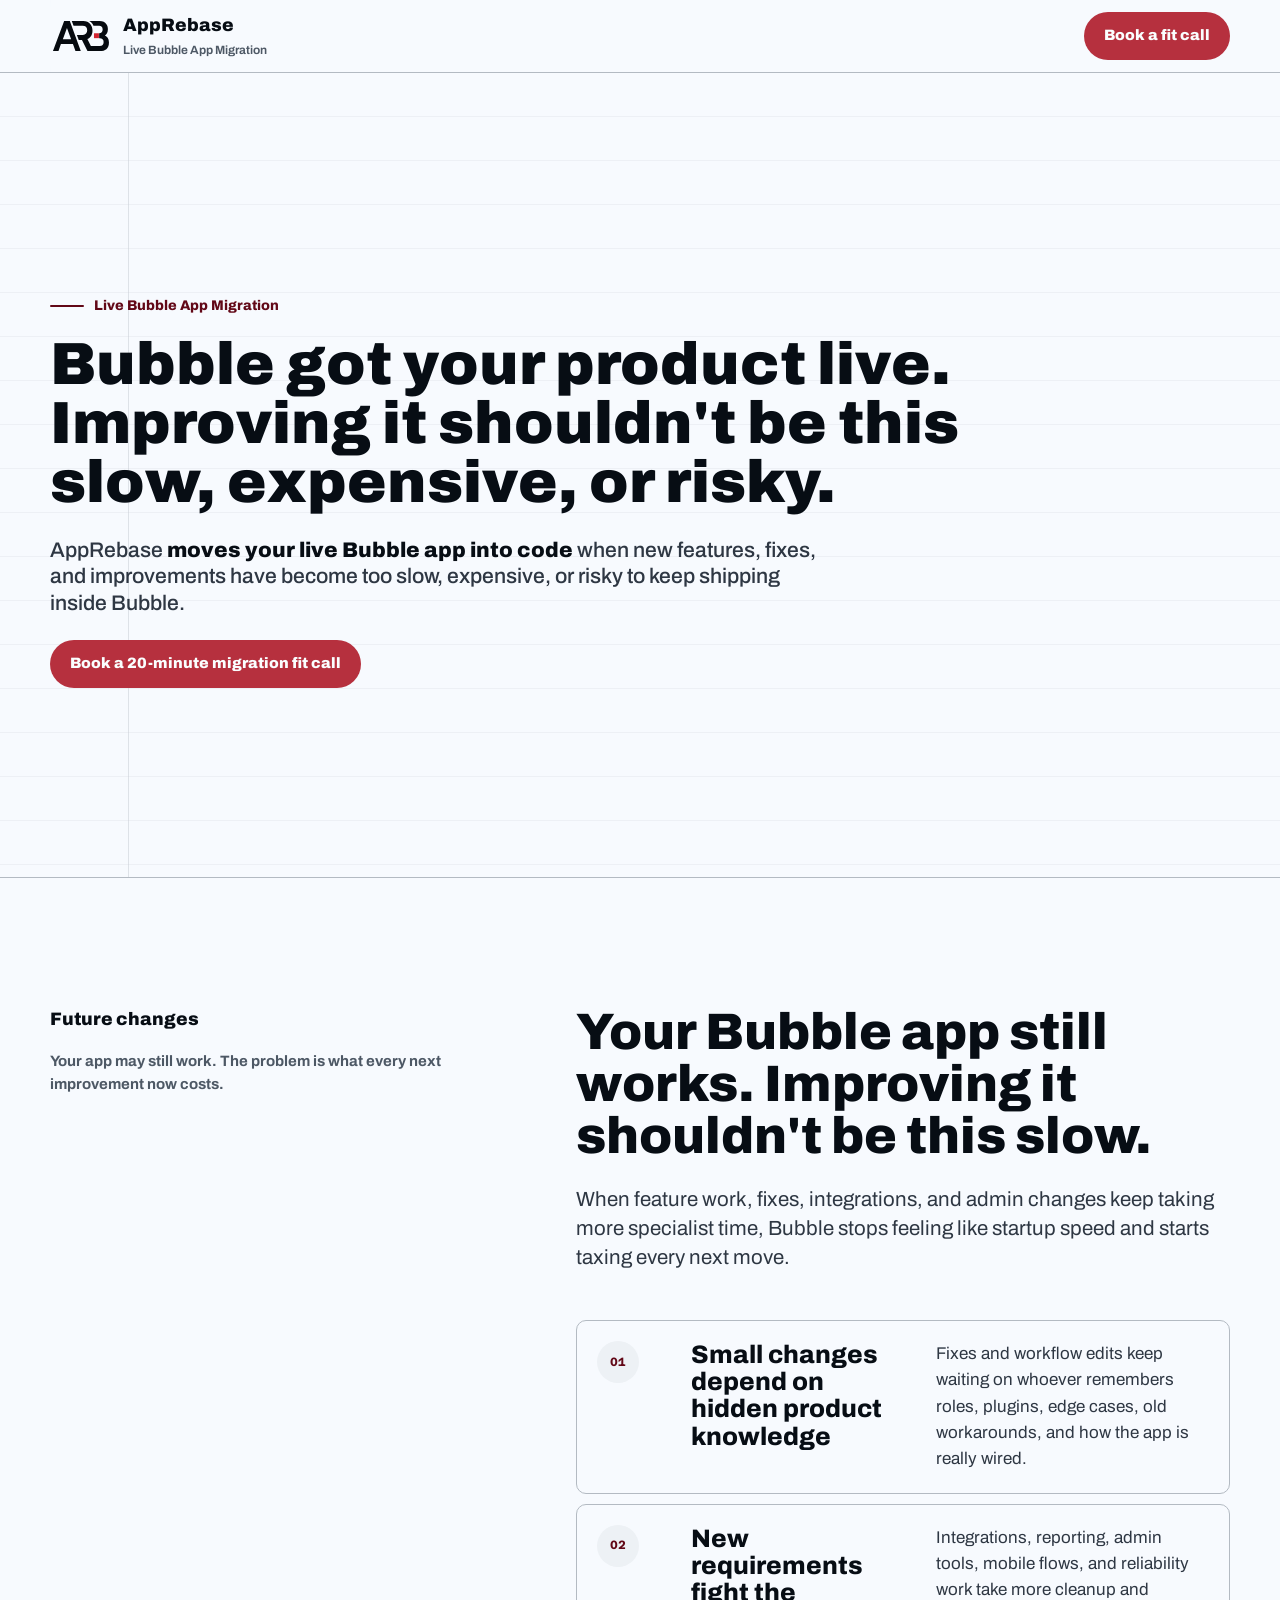
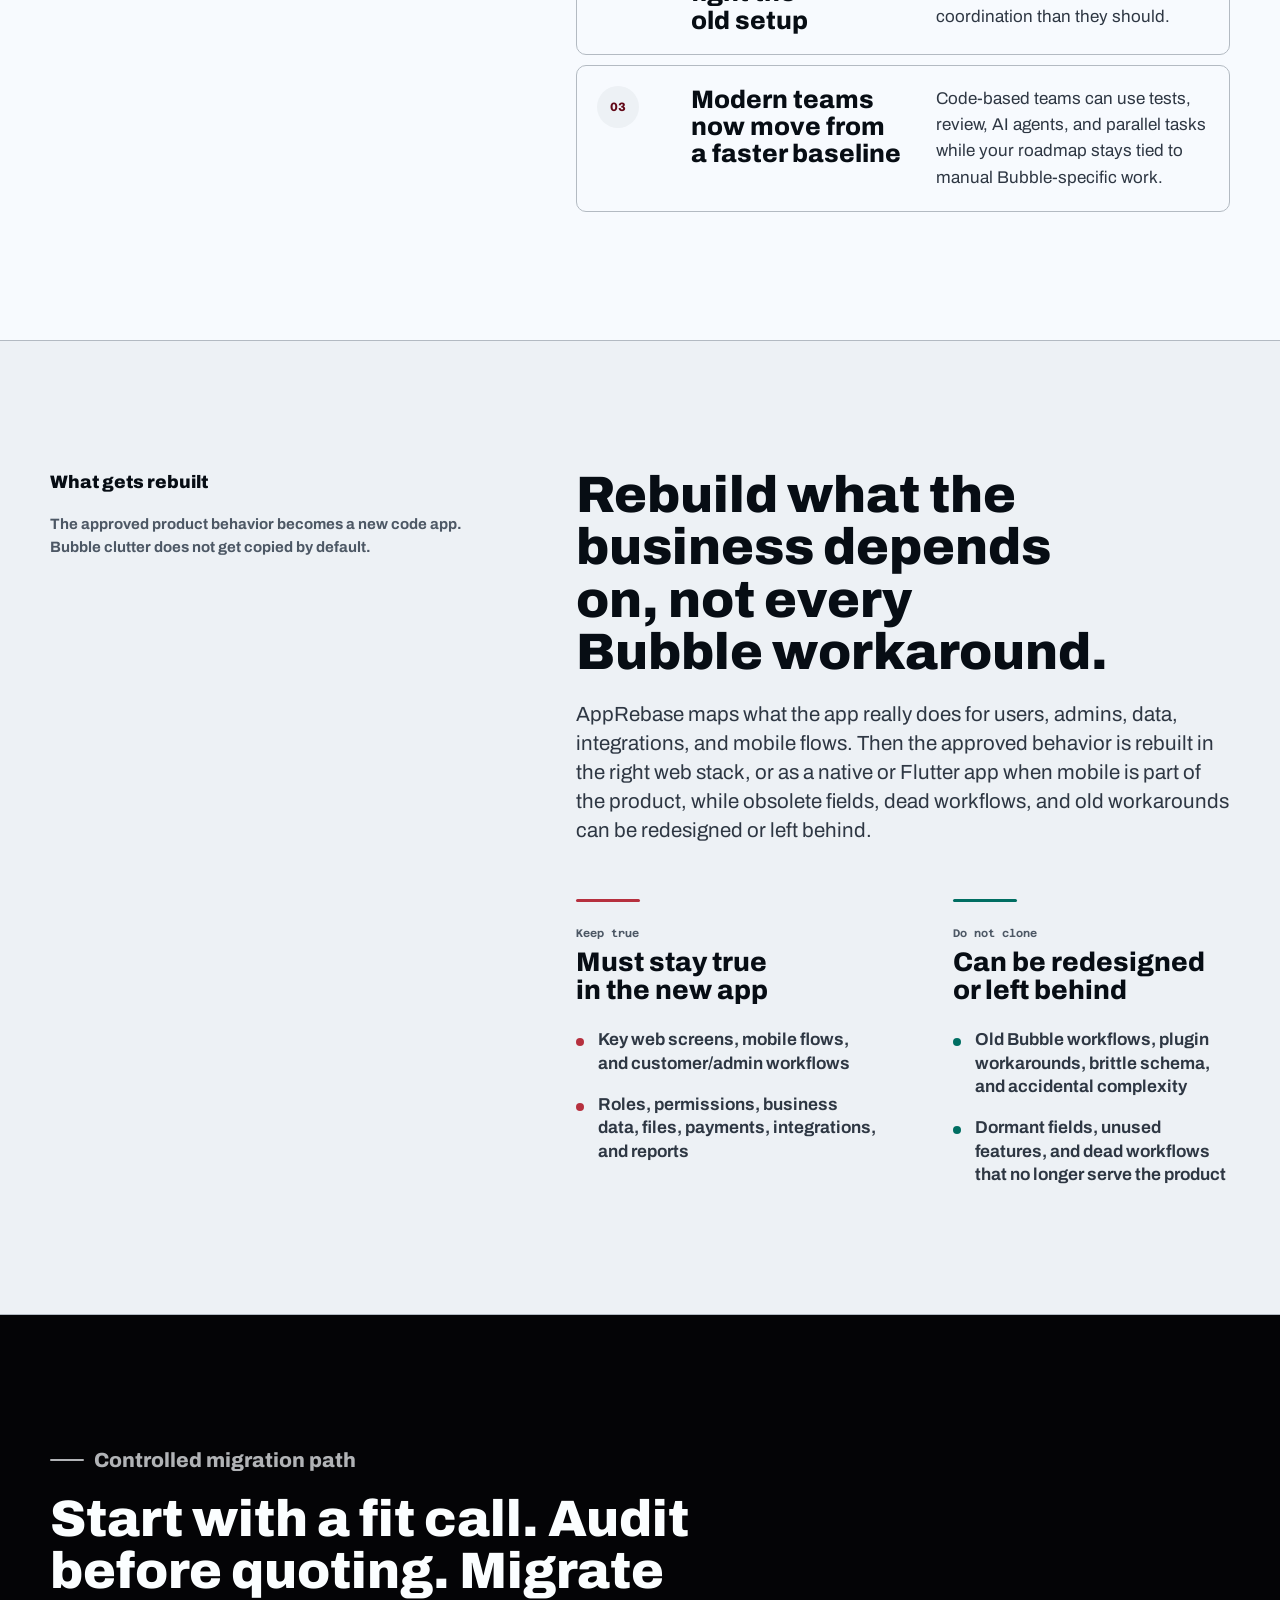
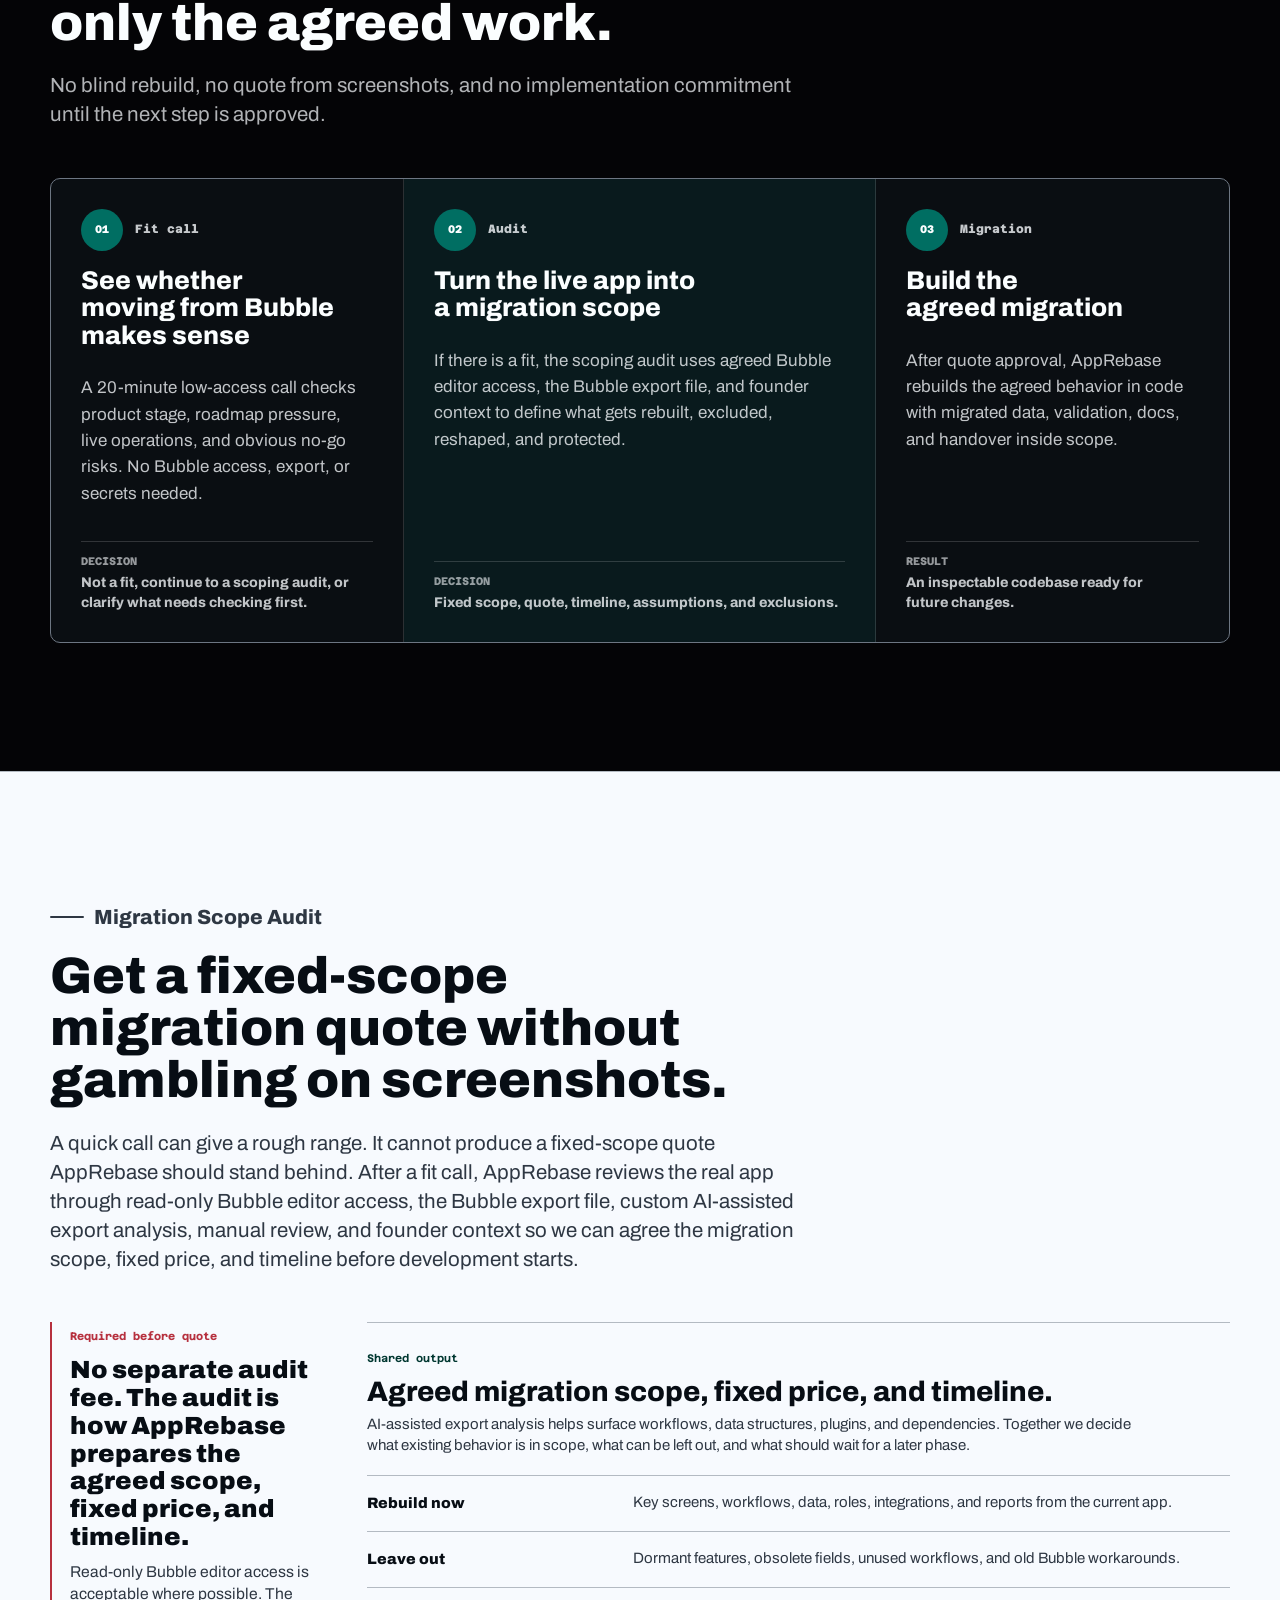
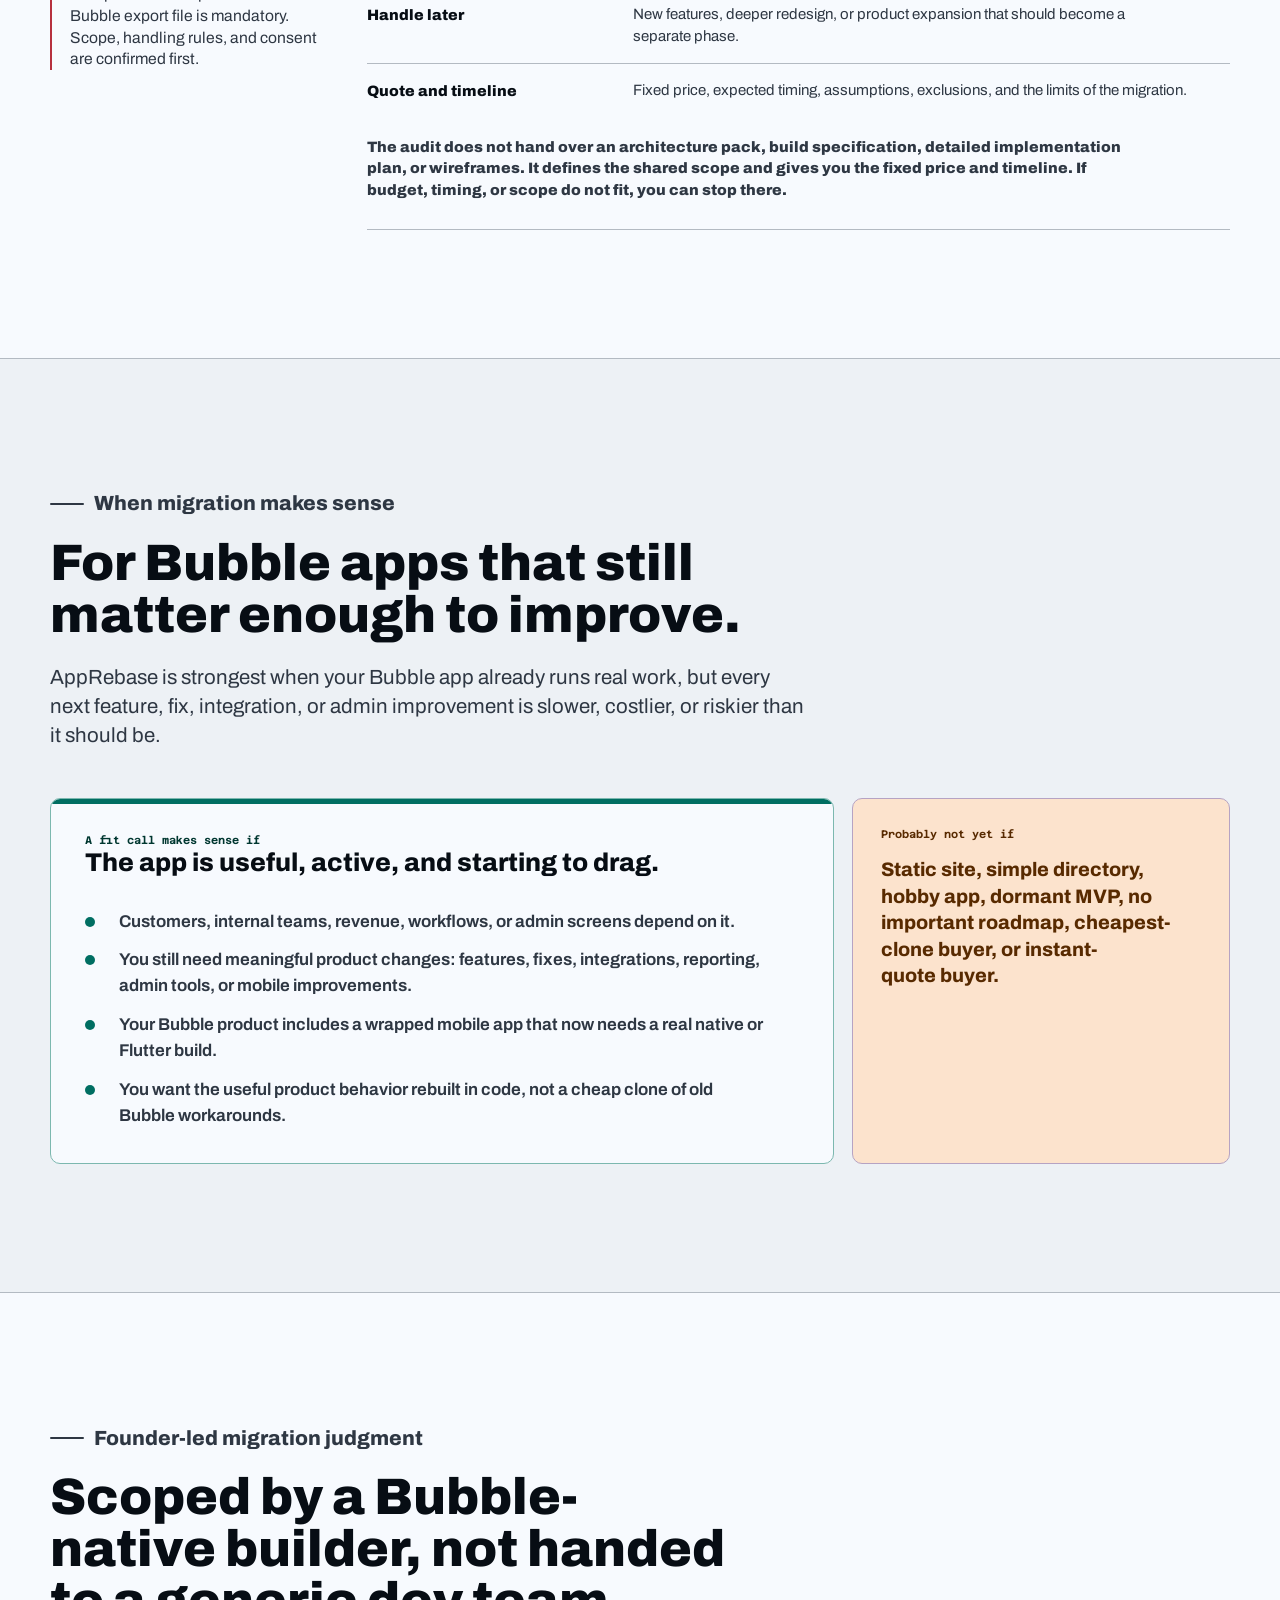
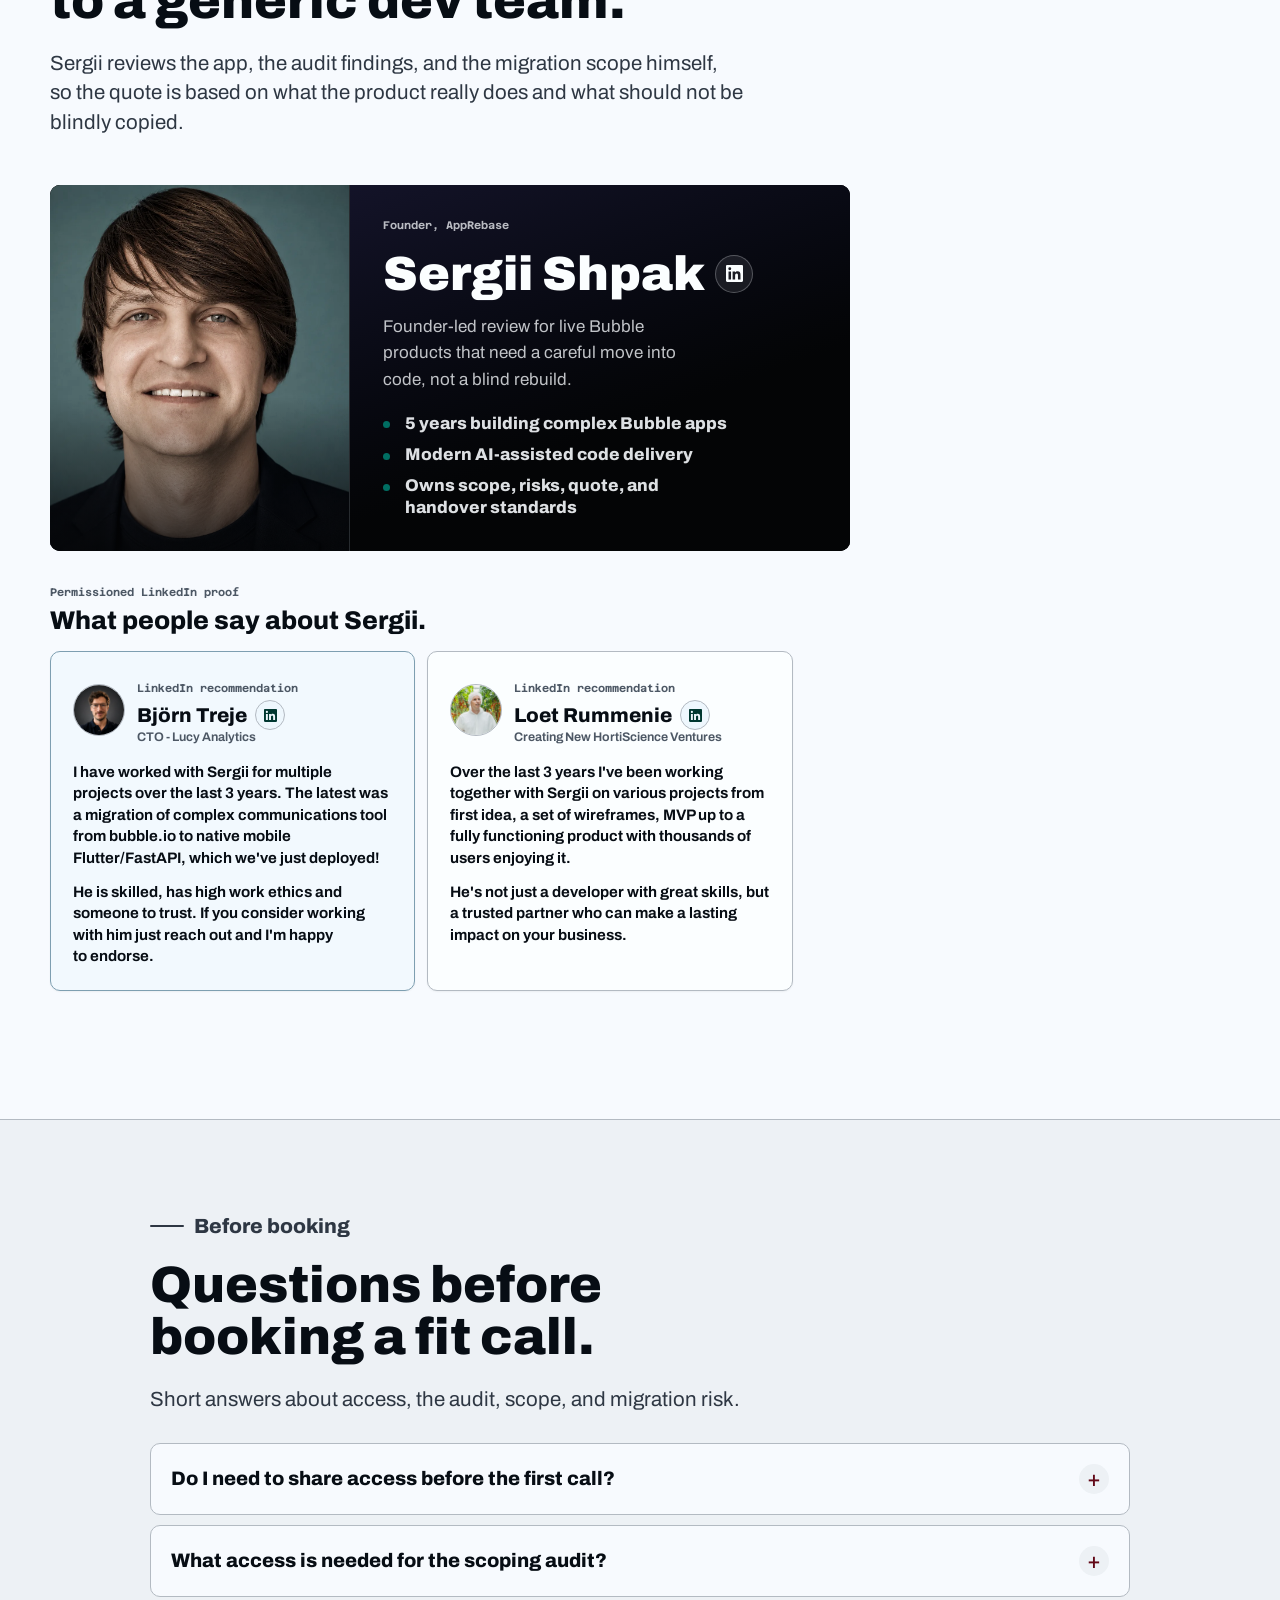
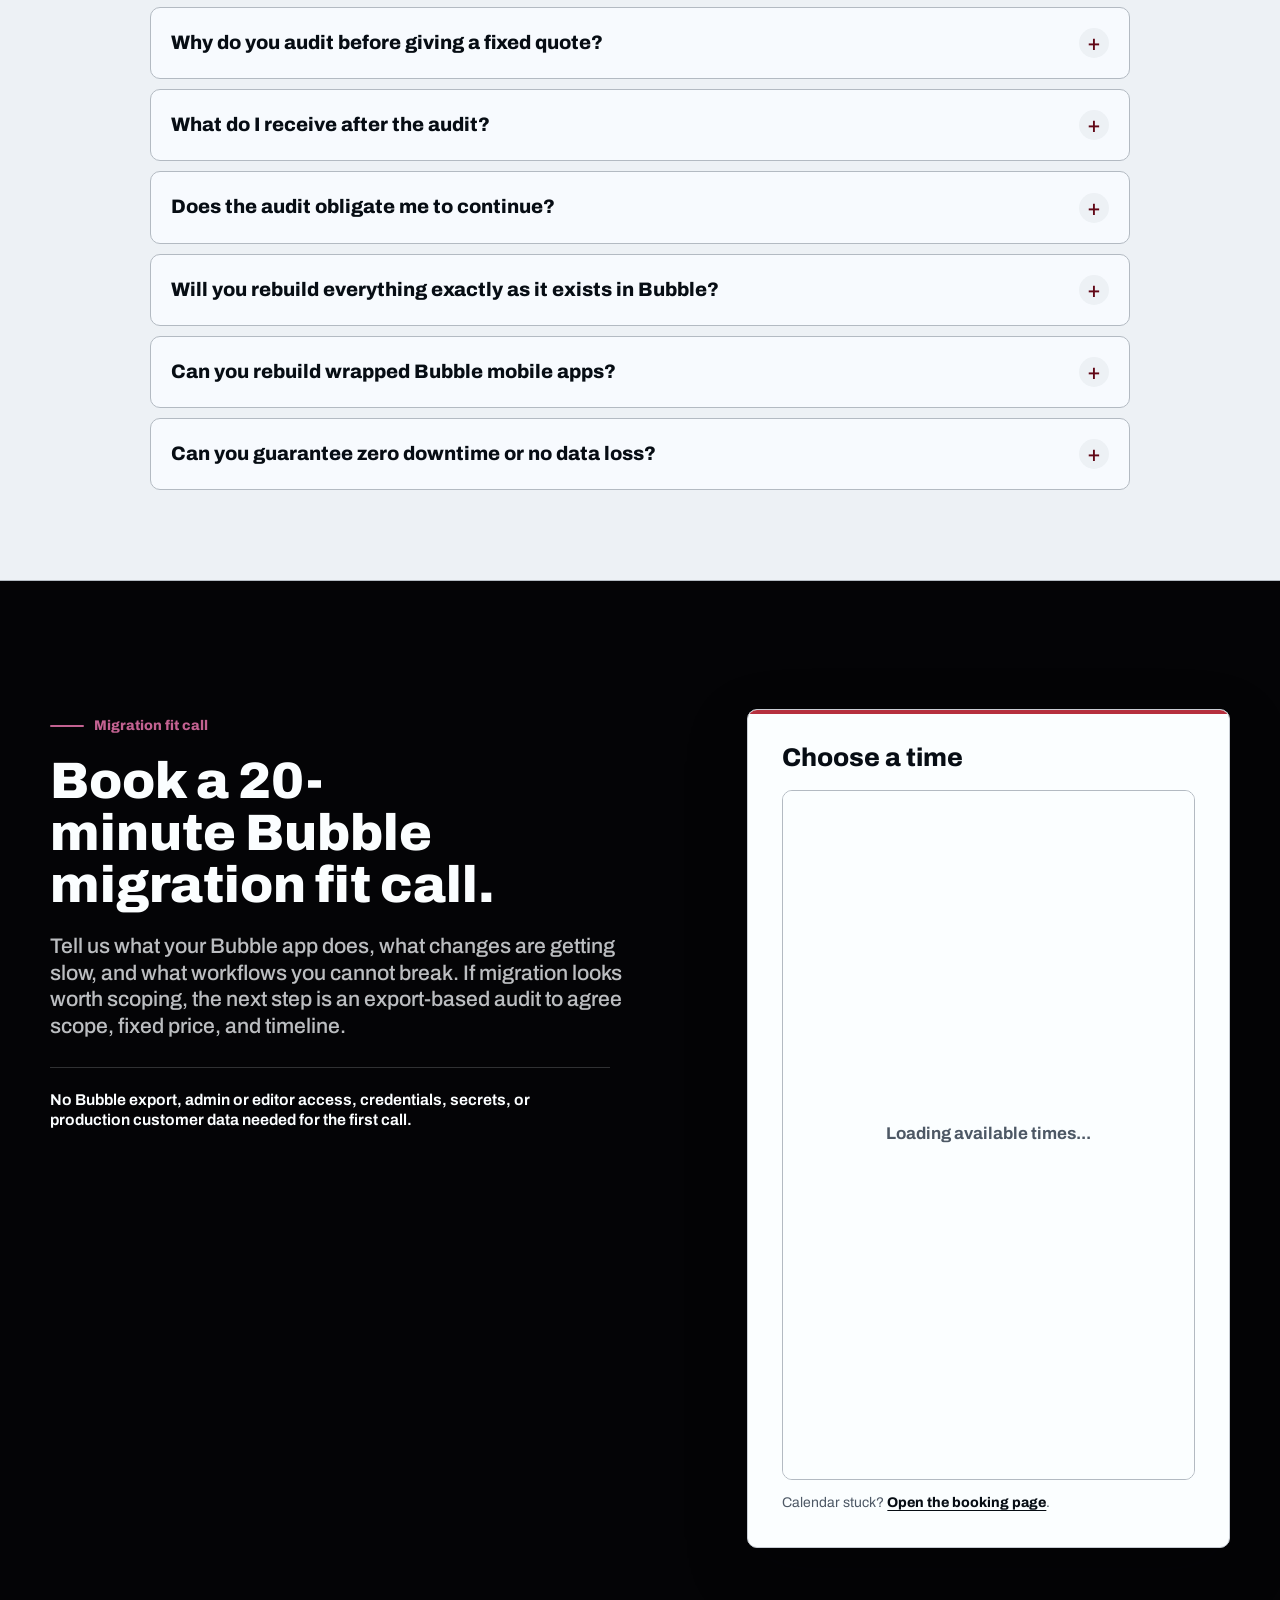
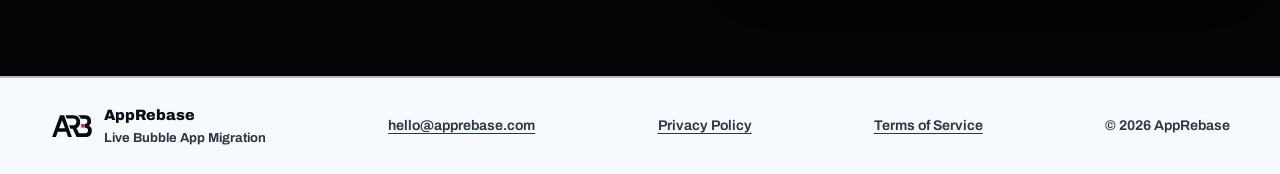
==== commit 8ca80e9a: "Deploy AppRebase landing page 2026-06-12T16:38:22Z" ====
--- a/site/index.html
+++ b/site/index.html
@@ -36,8 +36,8 @@
     }
   </script>
 
-  <script type="module" crossorigin src="./assets/index-2ic0ql5P.js"></script>
-  <link rel="stylesheet" crossorigin href="./assets/index-SvRxD5DD.css">
+  <script type="module" crossorigin src="./assets/index-BDxAkmCI.js"></script>
+  <link rel="stylesheet" crossorigin href="./assets/index-DNWrcef2.css">
 </head>
 <body>
   <header class="topbar">
@@ -102,7 +102,7 @@
         <div>
           <div class="section-head">
             <h2>Rebuild what the business depends on, not every Bubble workaround.</h2>
-            <p>AppRebase maps what the app really does for users, admins, data, and integrations. Then the approved behavior is rebuilt as a code app, while obsolete fields, dead workflows, and old workarounds can be redesigned or left behind.</p>
+            <p>AppRebase maps what the app really does for users, admins, data, integrations, and mobile flows. Then the approved behavior is rebuilt in the right web stack, or as a native or Flutter app when mobile is part of the product, while obsolete fields, dead workflows, and old workarounds can be redesigned or left behind.</p>
           </div>
           <div class="foundation-switch" role="group" aria-label="What becomes the new code app and what does not get copied">
             <article class="foundation-side">
@@ -111,7 +111,7 @@
                 <h3>Must stay true in the new app</h3>
               </div>
               <ul class="mini-ledger">
-                <li>Key screens and customer/admin workflows</li>
+                <li>Key web screens, mobile flows, and customer/admin workflows</li>
                 <li>Roles, permissions, business data, files, payments, integrations, and reports</li>
               </ul>
             </article>
@@ -143,12 +143,12 @@
             <div class="method-marker"><span class="method-dot">01</span><span class="method-label">Fit call</span></div>
             <h3>See whether moving from Bubble makes sense</h3>
             <p>A 20-minute low-access call checks product stage, roadmap pressure, live operations, and obvious no-go risks. No Bubble access, export, or secrets needed.</p>
-            <p class="method-note"><span>Decision</span> Not a fit, continue to a paid audit, or clarify what needs checking first.</p>
+            <p class="method-note"><span>Decision</span> Not a fit, continue to a scoping audit, or clarify what needs checking first.</p>
           </article>
           <article class="method-step method-step-key">
             <div class="method-marker"><span class="method-dot">02</span><span class="method-label">Audit</span></div>
             <h3>Turn the live app into a migration scope</h3>
-            <p>If there is a fit, the paid audit uses agreed Bubble app access, including the export, plus founder context to define what gets rebuilt, excluded, reshaped, and protected.</p>
+            <p>If there is a fit, the scoping audit uses agreed Bubble editor access, the Bubble export file, and founder context to define what gets rebuilt, excluded, reshaped, and protected.</p>
             <p class="method-note"><span>Decision</span> Fixed scope, quote, timeline, assumptions, and exclusions.</p>
           </article>
           <article class="method-step">
@@ -166,29 +166,29 @@
         <div class="section-head">
           <p class="kicker">Migration Scope Audit</p>
           <h2>Get a fixed-scope migration quote without gambling on screenshots.</h2>
-          <p>A quick call can give a rough range, not a quote AppRebase should stand behind. The audit combines agreed Bubble app access, AI-assisted export analysis, manual app review, and founder context so the scope, exclusions, risks, quote, and timeline are clear before development starts.</p>
+          <p>A quick call can give a rough range. It cannot produce a fixed-scope quote AppRebase should stand behind. After a fit call, AppRebase reviews the real app through read-only Bubble editor access, the Bubble export file, custom AI-assisted export analysis, manual review, and founder context so we can agree the migration scope, fixed price, and timeline before development starts.</p>
         </div>
         <div class="audit-grid">
           <aside class="price">
             <div>
-              <span class="artifact-label">First paid step</span>
-              <strong>Starts at $2,500 after the fit call.</strong>
-            </div>
-            <p>Confirmed before any Bubble access, export, or sensitive material is shared.</p>
+              <span class="artifact-label">Required before quote</span>
+              <strong>No separate audit fee. The audit is how AppRebase prepares the agreed scope, fixed price, and timeline.</strong>
+            </div>
+            <p>Read-only Bubble editor access is acceptable where possible. The Bubble export file is mandatory. Scope, handling rules, and consent are confirmed first.</p>
           </aside>
           <div class="audit-package" role="group" aria-label="Migration Scope Audit output">
             <div class="audit-package-head">
-              <span class="artifact-label">You leave with</span>
-              <h3>The migration plan behind the quote.</h3>
-              <p>AI-assisted export analysis helps surface workflows, data structures, plugins, and dependencies; agreed app access, manual review, and founder context decide what is still real, what should change, and what should not be rebuilt.</p>
-            </div>
-            <div class="doc-list" aria-label="Audit documentation set">
-              <div class="doc-row"><strong>Product map / ontology</strong><p>Why the product exists, business rules, domain language, and what must stay true.</p></div>
-              <div class="doc-row"><strong>Feature and workflow scope</strong><p>Screens, workflows, data, roles, integrations, and exclusions.</p></div>
-              <div class="doc-row"><strong>Build specification</strong><p>Tech stack, architecture, data migration, tests, and risk handling.</p></div>
-              <div class="doc-row"><strong>Migration plan, quote, and timeline</strong><p>Fixed scope, assumptions, build sequence, price, and timing.</p></div>
-            </div>
-            <p class="audit-closeout">Know what gets rebuilt, what gets left behind, and what the migration will cost before code starts.</p>
+              <span class="artifact-label">Shared output</span>
+              <h3>Agreed migration scope, fixed price, and timeline.</h3>
+              <p>AI-assisted export analysis helps surface workflows, data structures, plugins, and dependencies. Together we decide what existing behavior is in scope, what can be left out, and what should wait for a later phase.</p>
+            </div>
+            <div class="doc-list" aria-label="Audit scope decisions">
+              <div class="doc-row"><strong>Rebuild now</strong><p>Key screens, workflows, data, roles, integrations, and reports from the current app.</p></div>
+              <div class="doc-row"><strong>Leave out</strong><p>Dormant features, obsolete fields, unused workflows, and old Bubble workarounds.</p></div>
+              <div class="doc-row"><strong>Handle later</strong><p>New features, deeper redesign, or product expansion that should become a separate phase.</p></div>
+              <div class="doc-row"><strong>Quote and timeline</strong><p>Fixed price, expected timing, assumptions, exclusions, and the limits of the migration.</p></div>
+            </div>
+            <p class="audit-closeout">The audit does not hand over an architecture pack, build specification, detailed implementation plan, or wireframes. It defines the shared scope and gives you the fixed price and timeline. If budget, timing, or scope do not fit, you can stop there.</p>
           </div>
         </div>
       </div>
@@ -208,6 +208,7 @@
             <ul class="fit-list">
               <li>Customers, internal teams, revenue, workflows, or admin screens depend on it.</li>
               <li>You still need meaningful product changes: features, fixes, integrations, reporting, admin tools, or mobile improvements.</li>
+              <li>Your Bubble product includes a wrapped mobile app that now needs a real native or Flutter build.</li>
               <li>You want the useful product behavior rebuilt in code, not a cheap clone of old Bubble workarounds.</li>
             </ul>
           </article>
@@ -252,6 +253,63 @@
               </ul>
             </div>
           </aside>
+          <div class="testimonials-panel" aria-label="LinkedIn recommendations about Sergii">
+            <div class="testimonials-head">
+              <span class="artifact-label">Permissioned LinkedIn proof</span>
+              <h3>What people say about Sergii.</h3>
+            </div>
+            <div class="testimonial-grid">
+              <article class="testimonial-card testimonial-card-featured" aria-label="LinkedIn recommendation from Björn Treje">
+                <div class="testimonial-meta">
+                  <picture class="testimonial-avatar">
+                    <source srcset="./assets/bjorn-treje-linkedin-recommendation-CFNGbcAP.webp" type="image/webp">
+                    <img src="./assets/bjorn-treje-linkedin-recommendation-BIHIWkeo.png" alt="Portrait of Björn Treje, CTO at Lucy Analytics" width="480" height="480" loading="lazy" decoding="async">
+                  </picture>
+                  <div>
+                    <span class="artifact-label">LinkedIn recommendation</span>
+                    <div class="testimonial-name-row">
+                      <h3>Björn Treje</h3>
+                      <a class="testimonial-linkedin" href="https://www.linkedin.com/in/bjorntreje/" target="_blank" rel="noopener noreferrer" aria-label="View Björn Treje on LinkedIn">
+                        <svg viewBox="0 0 24 24" aria-hidden="true" focusable="false">
+                          <path d="M20.45 20.45h-3.56v-5.57c0-1.33-.02-3.04-1.85-3.04-1.85 0-2.14 1.45-2.14 2.95v5.66H9.34V9h3.42v1.56h.05c.48-.9 1.64-1.85 3.37-1.85 3.6 0 4.27 2.37 4.27 5.46v6.28ZM5.33 7.43a2.06 2.06 0 1 1 0-4.12 2.06 2.06 0 0 1 0 4.12Zm1.78 13.02H3.55V9h3.56v11.45ZM22.22 0H1.77C.79 0 0 .77 0 1.72v20.56C0 23.23.79 24 1.77 24h20.45c.98 0 1.78-.77 1.78-1.72V1.72C24 .77 23.2 0 22.22 0Z" />
+                        </svg>
+                      </a>
+                    </div>
+                    <p>CTO - Lucy Analytics</p>
+                  </div>
+                </div>
+                <blockquote>
+                  <p>I have worked with Sergii for multiple projects over the last 3 years. The latest was a migration of complex communications tool from bubble.io to native mobile Flutter/FastAPI, which we've just deployed!</p>
+                  <p>He is skilled, has high work ethics and someone to trust. If you consider working with him just reach out and I'm happy to endorse.</p>
+                </blockquote>
+              </article>
+              <article class="testimonial-card" aria-label="LinkedIn recommendation from Loet Rummenie">
+                <div class="testimonial-meta">
+                  <picture class="testimonial-avatar">
+                    <source srcset="./assets/loet-rummenie-linkedin-recommendation-BKUo_saL.webp" type="image/webp">
+                    <img src="./assets/loet-rummenie-linkedin-recommendation-zlW2ZTpB.png" alt="Portrait of Loet Rummenie, creating new HortiScience ventures" width="480" height="480" loading="lazy" decoding="async">
+                  </picture>
+                  <div>
+                    <span class="artifact-label">LinkedIn recommendation</span>
+                    <div class="testimonial-name-row">
+                      <h3>Loet Rummenie</h3>
+                      <a class="testimonial-linkedin" href="https://www.linkedin.com/in/loetrummenie/" target="_blank" rel="noopener noreferrer" aria-label="View Loet Rummenie on LinkedIn">
+                        <svg viewBox="0 0 24 24" aria-hidden="true" focusable="false">
+                          <path d="M20.45 20.45h-3.56v-5.57c0-1.33-.02-3.04-1.85-3.04-1.85 0-2.14 1.45-2.14 2.95v5.66H9.34V9h3.42v1.56h.05c.48-.9 1.64-1.85 3.37-1.85 3.6 0 4.27 2.37 4.27 5.46v6.28ZM5.33 7.43a2.06 2.06 0 1 1 0-4.12 2.06 2.06 0 0 1 0 4.12Zm1.78 13.02H3.55V9h3.56v11.45ZM22.22 0H1.77C.79 0 0 .77 0 1.72v20.56C0 23.23.79 24 1.77 24h20.45c.98 0 1.78-.77 1.78-1.72V1.72C24 .77 23.2 0 22.22 0Z" />
+                        </svg>
+                      </a>
+                    </div>
+                    <p>Creating New HortiScience Ventures</p>
+                  </div>
+                </div>
+                <blockquote>
+                  <p>Over the last 3 years I've been working together with Sergii on various projects from first idea, a set of wireframes, MVP up to a fully functioning product with thousands of users enjoying it.</p>
+                  <p>He's not just a developer with great skills, but a trusted partner who can make a lasting impact on your business.</p>
+                </blockquote>
+              </article>
+              <!-- Add one more real, permissioned testimonial card here. Do not render public placeholders. -->
+            </div>
+          </div>
         </div>
       </div>
     </section>
@@ -269,16 +327,28 @@
             <div class="answer"><p>No. The first call is low-access. No Bubble export, admin or editor access, credentials, secrets, or production customer data are needed for the first conversation.</p></div>
           </details>
           <details>
-            <summary>What access is needed for the paid audit?</summary>
-            <div class="answer"><p>If we proceed to the paid audit, AppRebase needs agreed access to the Bubble application, including the Bubble export file. That access is confirmed only after the fit call, audit scope, handling rules, and consent are clear.</p></div>
-          </details>
-          <details>
-            <summary>Why is there a paid audit before a fixed quote?</summary>
-            <div class="answer"><p>A live Bubble app cannot be priced precisely enough for a fixed-scope quote and timeline from screenshots or a quick call. The audit combines custom AI tooling, manual app review, and founder context to define the scope, risks, quote, timeline, and build plan before development starts.</p></div>
+            <summary>What access is needed for the scoping audit?</summary>
+            <div class="answer"><p>After a fit call, AppRebase needs agreed Bubble editor access, with read-only access acceptable where possible, and the Bubble export file. Access is requested only after audit scope, handling rules, AI-assisted analysis disclosure, and consent are clear.</p></div>
+          </details>
+          <details>
+            <summary>Why do you audit before giving a fixed quote?</summary>
+            <div class="answer"><p>A live Bubble app cannot be priced precisely enough for a fixed-scope quote and timeline from screenshots or a quick call. The audit combines custom AI tooling, export analysis, manual app review, and founder context to agree what is in scope, what is excluded, what should wait, and what the migration will cost.</p></div>
+          </details>
+          <details>
+            <summary>What do I receive after the audit?</summary>
+            <div class="answer"><p>The client-facing output is the agreed migration scope, fixed price, and timeline. AppRebase may create internal architecture notes, build specifications, or implementation plans for delivery, but those are not audit handover documents unless a later paid agreement explicitly includes them.</p></div>
+          </details>
+          <details>
+            <summary>Does the audit obligate me to continue?</summary>
+            <div class="answer"><p>No. The audit is required before AppRebase can prepare a responsible migration quote, but it does not obligate you to approve implementation. If the budget, timing, scope, or handling rules do not fit, you can stop there.</p></div>
           </details>
           <details>
             <summary>Will you rebuild everything exactly as it exists in Bubble?</summary>
             <div class="answer"><p>No. The goal is to rebuild the product behavior, screens, data, and workflows users rely on. Old Bubble clutter, obsolete fields, unused features, and accidental workarounds do not need to be copied.</p></div>
+          </details>
+          <details>
+            <summary>Can you rebuild wrapped Bubble mobile apps?</summary>
+            <div class="answer"><p>Yes, if mobile is part of the agreed scope. AppRebase can rebuild the mobile experience as a native or Flutter app instead of preserving a wrapped Bubble app. The exact web or mobile stack is chosen during scoping based on the product, roadmap, budget, and handover needs.</p></div>
           </details>
           <details>
             <summary>Can you guarantee zero downtime or no data loss?</summary>
@@ -293,7 +363,7 @@
         <div class="contact-copy">
           <p class="kicker">Migration fit call</p>
           <h2>Book a 20-minute Bubble migration fit call.</h2>
-          <p class="hero-lead">Tell us what your Bubble app does, what changes are getting slow, and what workflows you cannot break. If migration looks worth scoping, the next step is the paid audit.</p>
+          <p class="hero-lead">Tell us what your Bubble app does, what changes are getting slow, and what workflows you cannot break. If migration looks worth scoping, the next step is an export-based audit to agree scope, fixed price, and timeline.</p>
           <div class="boundary-panel">
             <p class="boundary-note">No Bubble export, admin or editor access, credentials, secrets, or production customer data needed for the first call.</p>
           </div>
--- a/site/assets/index-DNWrcef2.css
+++ b/site/assets/index-DNWrcef2.css
@@ -0,0 +1 @@
+:root{--lightningcss-light:initial;--lightningcss-dark: ;color-scheme:light;--color-bg:oklch(98.5% .006 250);--color-bg-soft:oklch(95.5% .007 250);--color-bg-quiet:oklch(91.8% .01 250);--color-ink:oklch(15.5% .018 255);--color-ink-soft:oklch(33.5% .024 255);--color-muted:oklch(45.5% .026 255);--color-line:oklch(78.5% .014 255);--color-line-strong:oklch(45.5% .026 255);--color-action:oklch(52% .17 20);--color-action-dark:oklch(32% .12 20);--color-proof:oklch(47% .11 184);--color-proof-soft:oklch(90.5% .035 184);--color-proof-ink:oklch(29% .08 184);--color-caution:oklch(66% .12 62);--color-caution-soft:oklch(93% .04 62);--color-caution-ink:oklch(34% .09 62);--color-dark:oklch(11% .006 255);--color-dark-2:oklch(16% .01 255);--color-white:oklch(99.5% .005 250);--color-focus:oklch(58% .16 184);--font-display:"Archivo", Aptos, system-ui, -apple-system, BlinkMacSystemFont, "Segoe UI", sans-serif;--font-body:"Archivo", Aptos, system-ui, -apple-system, BlinkMacSystemFont, "Segoe UI", sans-serif;--font-mono:"Azeret Mono", ui-monospace, SFMono-Regular, Menlo, Monaco, Consolas, monospace;--space-3xs:.125rem;--space-2xs:.25rem;--space-xs:.5rem;--space-sm:.75rem;--space-md:1rem;--space-lg:1.5rem;--space-xl:2.5rem;--space-2xl:4rem;--space-3xl:6rem;--space-4xl:9rem;--text-xs:.64rem;--text-sm:.8rem;--text-base:1rem;--text-md:1.25rem;--text-lg:1.5625rem;--text-xl:1.9531rem;--text-2xl:2.4414rem;--text-3xl:3.0518rem;--text-4xl:3.8147rem;--text-display-s:clamp(2.4rem, 3.7vw + .75rem, 4.25rem);--text-display:clamp(2.75rem, 4.5vw + 1rem, 5.25rem);--ease-out:cubic-bezier(.16, 1, .3, 1);--ease-in:cubic-bezier(.7, 0, .84, 0);--ease-in-out:cubic-bezier(.65, 0, .35, 1);--dur-micro:.12s;--dur-short:.22s;--dur-long:.42s;--rule-hair:1px;--radius-sm:9px;--radius-md:10px;--radius-pill:999px;--shadow-whisper:0 1px 2px oklch(20% .01 255/.05);--layout-max:1180px;--layout-wide:1380px;--layout-gutter:clamp(18px, 4vw, 48px);--header-height:72px;--z-sticky:200;--max:var(--layout-max);--wide:var(--layout-wide);--gutter:var(--layout-gutter);--radius:var(--radius-md);--header:var(--header-height)}*{box-sizing:border-box}html{scroll-behavior:smooth;background:var(--color-bg);color:var(--color-ink);overflow-x:clip}body{background:linear-gradient(90deg, color-mix(in oklch, var(--color-line) 36%, transparent) 1px, transparent 1px) 50% 0 / min(96vw, 1180px) 100% no-repeat, var(--color-bg);color:var(--color-ink);font-family:var(--font-body);letter-spacing:0;text-rendering:optimizelegibility;-webkit-font-smoothing:antialiased;margin:0;font-size:17px;line-height:1.55;overflow-x:clip}body::selection{background:var(--color-action);color:var(--color-white)}a{color:inherit;text-underline-offset:.22em;text-decoration-thickness:1px}a:hover{color:var(--color-action-dark)}h1,h2,h3,p,ul,ol{margin-top:0}h1,h2,h3{text-wrap:balance}p,li{text-wrap:pretty}h1{max-width:980px;font-size:var(--text-display-s);letter-spacing:0;overflow-wrap:anywhere;min-width:0;margin-bottom:24px;font-weight:900;line-height:1}h2{max-width:820px;font-size:clamp(var(--text-2xl), 4vw, var(--text-4xl));letter-spacing:0;overflow-wrap:anywhere;min-width:0;margin-bottom:22px;font-weight:850;line-height:1.02}h3{letter-spacing:0;overflow-wrap:anywhere;min-width:0;margin-bottom:10px;font-size:clamp(1.25rem,2vw,1.65rem);font-weight:800;line-height:1.08}p{margin-bottom:18px}ul{margin:0;padding:0;list-style:none}.wrap{width:min(var(--max), calc(100% - var(--gutter) - var(--gutter)));margin:0 auto}.wide{width:min(var(--wide), calc(100% - var(--gutter) - var(--gutter)));margin:0 auto}.topbar{z-index:30;border-bottom:1px solid var(--color-line);background:color-mix(in oklch, var(--color-bg) 94%, transparent);-webkit-backdrop-filter:blur(14px);backdrop-filter:blur(14px);position:sticky;top:0}.topbar-inner{min-height:var(--header);justify-content:space-between;align-items:center;gap:28px;display:flex}.brand{color:var(--color-ink);letter-spacing:0;align-items:center;gap:11px;font-size:18px;font-weight:850;text-decoration:none;display:inline-flex}.brand-mark{flex:none;width:62px;height:auto;display:block}.brand small{color:var(--color-muted);letter-spacing:0;margin-top:1px;font-size:12px;font-weight:650;display:block}.button{border-radius:var(--radius-pill);background:var(--color-action);min-height:48px;color:var(--color-white);white-space:nowrap;transition:transform var(--dur-short) var(--ease-out), background var(--dur-short) var(--ease-out), color var(--dur-short) var(--ease-out);border:0;justify-content:center;align-items:center;gap:10px;padding:14px 20px;font-size:15px;font-weight:850;line-height:1.05;text-decoration:none;display:inline-flex}.button:hover{background:var(--color-action-dark);color:var(--color-white);text-decoration:none;transform:translateY(-1px)}.button:active{transform:translateY(1px)}.button.top{opacity:0;visibility:hidden;pointer-events:none;transition:opacity var(--dur-short) var(--ease-out), transform var(--dur-short) var(--ease-out), visibility 0s linear var(--dur-short), background var(--dur-short) var(--ease-out), color var(--dur-short) var(--ease-out);transform:translateY(-4px)}body.is-past-hero .button.top{opacity:1;visibility:visible;pointer-events:auto;transition:opacity var(--dur-long) var(--ease-out), transform var(--dur-long) var(--ease-out), visibility 0s, background var(--dur-short) var(--ease-out), color var(--dur-short) var(--ease-out);transform:translateY(0)}body.is-past-hero .button.top:hover{transform:translateY(-1px)}.button[aria-disabled=true],.button.is-disabled{opacity:.55;cursor:not-allowed;pointer-events:none;transform:none}.button.secondary{background:var(--color-bg-quiet);color:var(--color-ink)}.button.secondary:hover{background:var(--color-ink);color:var(--color-white)}a:focus-visible,button:focus-visible,summary:focus-visible,.button:focus-visible{outline:2px solid var(--color-focus);outline-offset:4px}.section{border-bottom:1px solid var(--color-line);background:var(--color-bg);position:relative}.section.soft{background:var(--color-bg-soft)}.section.dark{background:var(--color-dark);color:var(--color-white)}.section-inner{padding:clamp(72px,10vw,138px) 0}.hero{isolation:isolate;min-height:calc(100vh - var(--header) - var(--space-lg));min-height:calc(100svh - var(--header) - var(--space-lg));background:var(--color-bg);align-items:stretch;display:flex;overflow:clip}.hero:before{content:"";z-index:-2;background:linear-gradient(90deg, transparent 0 10%, color-mix(in oklch, var(--color-line) 54%, transparent) 10% calc(10% + 1px), transparent calc(10% + 1px) 100%), linear-gradient(0deg, color-mix(in oklch, var(--color-bg-quiet) 64%, transparent) 1px, transparent 1px) 0 0 / 100% 44px;opacity:.68;position:absolute;inset:0}.hero-inner{min-height:calc(100vh - var(--header) - var(--space-lg));min-height:calc(100svh - var(--header) - var(--space-lg));align-items:center;padding:clamp(88px,12svh,150px) 0 clamp(72px,9svh,128px);display:grid}.hero-copy{align-self:center;width:100%;min-width:0;max-width:1020px}.kicker{color:var(--color-action-dark);align-items:center;gap:10px;margin:0 0 18px;font-size:14px;font-weight:800;display:inline-flex}.kicker:before{content:"";background:currentColor;border-radius:2px;width:34px;height:2px}.hero-lead{max-width:800px;color:var(--color-ink-soft);margin-bottom:0;font-size:clamp(1.1rem,1.65vw,1.38rem);font-weight:520;line-height:1.25}.hero-lead strong{color:var(--color-ink);font-weight:850}.actions{flex-wrap:wrap;align-items:center;gap:12px;min-width:0;margin-top:24px;display:flex}.shift-map{border:1px solid var(--color-line);border-radius:var(--radius);background:color-mix(in oklch, var(--color-bg) 92%, transparent);grid-template-columns:minmax(220px,.9fr) minmax(280px,1.1fr) minmax(220px,.9fr);align-items:stretch;gap:0;display:grid}.shift-node{border-right:1px solid var(--color-line);align-content:space-between;gap:20px;min-height:132px;padding:22px;display:grid}.shift-node:last-child{border-right:0}.shift-node strong{letter-spacing:0;max-width:24ch;font-size:clamp(1.2rem,2vw,1.75rem);font-weight:850;line-height:1.05;display:block}.shift-node span,.artifact-label{color:var(--color-muted);font-family:var(--font-mono);font-size:11px;font-weight:650;line-height:1.45}.shift-node.rebase{background:var(--color-dark);color:var(--color-white)}.shift-node.rebase span{color:color-mix(in oklch, var(--color-white) 70%, transparent)}.section-head{max-width:920px;margin-bottom:clamp(28px,4vw,48px)}.section-head p{max-width:760px;color:var(--color-ink-soft);font-size:clamp(1.08rem,1.7vw,1.28rem);line-height:1.42}.section.dark .section-head p,.section.dark .muted,.section.dark .artifact-label{color:color-mix(in oklch, var(--color-white) 70%, transparent)}.two-col{grid-template-columns:minmax(260px,.8fr) minmax(0,1.2fr);align-items:start;gap:clamp(38px,7vw,92px);display:grid}.rail{top:calc(var(--header) + 34px);color:var(--color-muted);gap:16px;font-size:15px;font-weight:700;display:grid;position:sticky}.rail strong{color:var(--color-ink);font-size:18px;font-weight:850}.section.dark .rail strong{color:var(--color-white)}.foundation-switch{grid-template-columns:minmax(0,1fr) minmax(0,.92fr);align-items:start;gap:clamp(30px,6vw,76px);padding-top:6px;display:grid}.foundation-side{background:0 0;border:0;border-radius:0;align-content:start;gap:clamp(16px,2vw,24px);min-height:0;padding:0;display:grid;position:relative}.foundation-side:before{content:"";border-radius:var(--radius-pill);background:var(--color-action);width:clamp(44px,5vw,76px);height:3px}.foundation-side>div{gap:7px;display:grid}.foundation-side h3{max-width:18ch;margin-bottom:0;font-size:clamp(1.28rem,2.1vw,1.9rem);line-height:1.02}.foundation-side.code:before{background:var(--color-proof)}.switch-axis,.switch-axis span{display:none}.mini-ledger{align-content:start;gap:clamp(12px,1.7vw,18px);display:grid}.ledger-row,.faq details{border:1px solid var(--color-line);border-radius:var(--radius);background:var(--color-bg)}.mini-ledger li{color:var(--color-ink-soft);padding:0 0 0 22px;font-size:clamp(.98rem,1.35vw,1.08rem);font-weight:660;line-height:1.35;position:relative}.mini-ledger li:before{content:"";background:var(--color-action);border-radius:50%;width:8px;height:8px;position:absolute;top:.58em;left:0}.foundation-side.code .mini-ledger li:before{background:var(--color-proof)}.tax-ledger{counter-reset:tax;gap:10px;display:grid}.ledger-row{counter-increment:tax;grid-template-columns:72px minmax(0,.9fr) minmax(0,1.1fr);align-items:start;gap:22px;padding:20px;display:grid}.ledger-row:before{content:counter(tax, decimal-leading-zero);background:var(--color-bg-soft);width:42px;height:42px;color:var(--color-action-dark);font-family:var(--font-mono);border-radius:50%;place-items:center;font-size:12px;font-weight:700;display:grid}.ledger-row h3{margin-bottom:0;font-size:clamp(1.16rem,2vw,1.58rem)}.ledger-row p{color:var(--color-ink-soft);margin-bottom:0}.method-track{border:1px solid color-mix(in oklch, var(--color-white) 20%, var(--color-line-strong));border-radius:var(--radius);background:var(--color-dark-2);grid-template-columns:minmax(0,.9fr) minmax(0,1.2fr) minmax(0,.9fr);gap:0;display:grid;position:relative;overflow:clip}.method-step{z-index:1;background:0 0;grid-template-rows:auto auto 1fr auto;gap:16px;min-height:360px;padding:clamp(20px,3vw,30px);display:grid;position:relative}.method-step:not(:last-child){border-right:1px solid color-mix(in oklch, var(--color-white) 14%, transparent)}.method-step-key{background:color-mix(in oklch, var(--color-proof) 13%, transparent)}.method-marker{align-items:center;gap:12px;min-width:0;display:flex}.method-dot{background:var(--color-proof);width:42px;height:42px;color:var(--color-white);font-family:var(--font-mono);border-radius:50%;flex:none;place-items:center;font-size:11px;font-weight:800;display:grid}.method-label{color:color-mix(in oklch, var(--color-white) 78%, transparent);font-family:var(--font-mono);font-size:12px;font-weight:800;line-height:1.1}.method-step p{color:color-mix(in oklch, var(--color-white) 76%, transparent)}.method-note{border-top:1px solid color-mix(in oklch, var(--color-white) 16%, transparent);color:var(--color-white);gap:6px;margin-top:auto;margin-bottom:0;padding-top:14px;font-size:14px;font-weight:760;line-height:1.4;display:grid}.method-note span{color:color-mix(in oklch, var(--color-white) 58%, transparent);font-family:var(--font-mono);text-transform:uppercase;font-size:11px;line-height:1}.audit-grid{grid-template-columns:minmax(220px,.48fr) minmax(0,1.52fr);align-items:start;gap:clamp(24px,4vw,44px);display:grid}.price{border-left:2px solid var(--color-action);max-width:340px;color:var(--color-ink);align-content:start;gap:10px;padding:0 0 0 18px;display:grid}.price strong{letter-spacing:0;max-width:100%;margin-top:8px;font-size:clamp(1.25rem,2.1vw,1.55rem);font-weight:900;line-height:1.12;display:block}.price p{color:var(--color-ink-soft);margin-bottom:0;font-size:.98rem;line-height:1.4}.price .artifact-label{color:var(--color-action);font-weight:720}.audit-package{border-top:1px solid var(--color-line);border-bottom:1px solid var(--color-line);gap:18px;padding:clamp(20px,2.6vw,28px) 0;display:grid}.audit-package-head{max-width:780px}.audit-package-head .artifact-label{color:var(--color-proof-ink);margin-bottom:10px;display:block}.audit-package h3{margin-bottom:8px;font-size:clamp(1.35rem,2.2vw,1.9rem);line-height:1.04}.audit-package p{color:var(--color-ink-soft);margin-bottom:0;font-size:15px;line-height:1.42}.doc-list{border-top:1px solid var(--color-line);display:grid}.doc-row{border-bottom:1px solid var(--color-line);grid-template-columns:minmax(180px,.42fr) minmax(0,1fr);align-items:start;gap:16px;padding:16px 0;display:grid}.doc-row:last-child{border-bottom:0}.doc-row strong{font-size:15px;font-weight:850}.audit-closeout{max-width:760px;color:var(--color-ink);margin:0;font-size:15px;font-weight:850;line-height:1.4}.fit-qualifier{grid-template-columns:minmax(0,1.35fr) minmax(280px,.65fr);align-items:stretch;gap:18px;display:grid}.fit-block{--fit-accent:var(--color-proof);--fit-soft:var(--color-proof-soft);--fit-ink:var(--color-proof-ink);border:1px solid color-mix(in oklch, var(--fit-accent) 38%, var(--fit-soft));border-radius:var(--radius);background:var(--color-bg);align-content:start;padding:clamp(24px,4vw,34px);display:grid;position:relative;overflow:clip}.fit-block:before{content:"";background:var(--fit-accent);height:5px;position:absolute;inset:0 0 auto}.fit-boundary{--fit-accent:var(--color-caution);--fit-soft:var(--color-caution-soft);--fit-ink:var(--color-caution-ink);border:1px solid color-mix(in oklch, var(--fit-accent) 34%, var(--color-line));border-radius:var(--radius);background:var(--fit-soft);color:var(--fit-ink);align-content:start;gap:14px;padding:clamp(22px,3vw,28px);display:grid}.fit-block .artifact-label,.fit-boundary .artifact-label{color:var(--fit-ink)}.fit-boundary p{color:var(--fit-ink);margin:0;font-size:clamp(1.04rem,1.6vw,1.22rem);font-weight:760;line-height:1.36}.fit-list{gap:12px;margin-top:22px;display:grid}.fit-list li{color:var(--color-ink-soft);grid-template-columns:22px minmax(0,1fr);gap:12px;font-weight:650;display:grid}.fit-list li:before{content:"";background:var(--fit-accent);border-radius:50%;width:10px;height:10px;margin-top:8px}.founder-proof{gap:clamp(22px,3vw,34px);max-width:1120px;display:grid}.founder-card{border-radius:var(--radius);background:var(--color-dark);max-width:800px;color:var(--color-white);grid-template-rows:auto;grid-template-columns:minmax(220px,300px) minmax(0,1fr);padding:0;display:grid;overflow:clip}.founder-photo{border-right:1px solid color-mix(in oklch, var(--color-white) 12%, transparent);background:var(--color-dark-2);min-height:240px;margin:0;position:relative;overflow:clip}.founder-photo img{object-fit:cover;object-position:50% 28%;filter:saturate(.92)contrast(1.02);width:100%;height:100%;display:block;position:absolute;inset:0}.founder-photo:after{content:"";background:linear-gradient(180deg, transparent 0%, color-mix(in oklch, var(--color-dark) 82%, transparent) 100%);pointer-events:none;height:42%;position:absolute;inset:auto 0 0}.founder-card-body{background:linear-gradient(160deg, color-mix(in oklch, var(--color-action) 22%, var(--color-dark)) 0%, var(--color-dark) 62%), var(--color-dark);align-content:center;gap:16px;padding:clamp(24px,2.6vw,34px);display:grid}.founder-card .artifact-label{color:color-mix(in oklch, var(--color-white) 72%, transparent)}.founder-card strong{letter-spacing:0;max-width:16ch;margin:0;font-size:clamp(1.7rem,4vw,3rem);font-weight:900;line-height:1}.founder-name-row{flex-wrap:wrap;align-items:center;gap:10px;display:flex}.founder-linkedin{border:1px solid color-mix(in oklch, var(--color-white) 26%, transparent);border-radius:var(--radius-pill);background:color-mix(in oklch, var(--color-white) 8%, transparent);width:38px;height:38px;color:var(--color-white);font-family:var(--font-body);transition:transform var(--dur-short) var(--ease-out), background var(--dur-short) var(--ease-out), border-color var(--dur-short) var(--ease-out);flex:none;justify-content:center;align-items:center;font-size:15px;font-weight:850;line-height:1;text-decoration:none;display:inline-flex}.founder-linkedin svg{fill:currentColor;width:17px;height:17px;display:block}.founder-linkedin:hover{border-color:color-mix(in oklch, var(--color-white) 42%, transparent);background:color-mix(in oklch, var(--color-white) 14%, transparent);color:var(--color-white);text-decoration:none;transform:translateY(-1px)}.founder-linkedin:active{transform:translateY(1px)}.founder-card p{max-width:32ch;color:color-mix(in oklch, var(--color-white) 76%, transparent);margin-bottom:0}.founder-proof-list{gap:10px;margin:4px 0 0;display:grid}.founder-proof-list li{color:color-mix(in oklch, var(--color-white) 88%, transparent);grid-template-columns:10px minmax(0,1fr);align-items:start;gap:12px;font-weight:800;line-height:1.25;display:grid}.founder-proof-list li:before{content:"";background:var(--color-proof);border-radius:50%;width:7px;height:7px;margin-top:.5em}.testimonials-panel{gap:16px;min-width:0;display:grid}.testimonials-head{gap:6px;max-width:520px;display:grid}.testimonials-head h3{margin:0;font-size:clamp(1.36rem,2vw,1.86rem);line-height:1.08}.testimonial-grid{grid-template-columns:repeat(3,minmax(0,1fr));align-items:stretch;gap:12px;display:grid}.testimonial-card{border:1px solid var(--color-line);border-radius:var(--radius);background:var(--color-white);min-height:100%;box-shadow:var(--shadow-whisper);align-content:start;gap:16px;padding:clamp(18px,2vw,22px);display:grid}.testimonial-card-featured{border-color:color-mix(in oklch, var(--color-proof) 32%, var(--color-line));background:color-mix(in oklch, var(--color-proof-soft) 18%, var(--color-white))}.testimonial-meta{grid-template-columns:52px minmax(0,1fr);align-items:center;gap:12px;display:grid}.testimonial-avatar{border:1px solid var(--color-line);border-radius:var(--radius-pill);background:var(--color-bg-soft);width:52px;height:52px;display:block;overflow:clip}.testimonial-avatar img{object-fit:cover;object-position:50% 44%;width:100%;height:100%;display:block}.testimonial-name-row{align-items:center;gap:8px;min-width:0;display:flex}.testimonial-meta h3{margin:3px 0 2px;font-size:clamp(1.05rem,1.6vw,1.25rem);line-height:1.05}.testimonial-meta p{color:var(--color-muted);margin:0;font-size:.78rem;font-weight:650;line-height:1.25}.testimonial-linkedin{border:1px solid var(--color-line);border-radius:var(--radius-pill);background:color-mix(in oklch, var(--color-white) 74%, var(--color-proof-soft));width:30px;height:30px;color:var(--color-proof-ink);transition:transform var(--dur-short) var(--ease-out), border-color var(--dur-short) var(--ease-out), background var(--dur-short) var(--ease-out), color var(--dur-short) var(--ease-out);flex:none;justify-content:center;align-items:center;text-decoration:none;display:inline-flex;position:relative}.testimonial-linkedin:before{content:"";position:absolute;inset:-7px}.testimonial-linkedin svg{fill:currentColor;width:13px;height:13px;display:block}.testimonial-linkedin:hover{border-color:color-mix(in oklch, var(--color-proof) 42%, var(--color-line));background:var(--color-proof-soft);color:var(--color-proof-ink);transform:translateY(-1px)}.testimonial-linkedin:active{transform:translateY(1px)}.testimonial-card blockquote{color:var(--color-ink);gap:12px;margin:0;padding:0;font-size:.95rem;font-weight:670;line-height:1.42;display:grid}.testimonial-card blockquote p{margin:0}.faq{gap:10px;display:grid}.faq-section .section-inner{padding:clamp(50px,7vw,92px) 0}.faq-inner{max-width:980px}.faq-section .section-head{margin-bottom:clamp(18px,3vw,28px)}.faq-section .section-head h2{max-width:760px}.faq-section .section-head p:last-child{margin-bottom:0}.faq details{overflow:hidden}.faq summary{cursor:pointer;min-height:70px;color:var(--color-ink);grid-template-columns:minmax(0,1fr) auto;align-items:center;gap:18px;padding:20px;font-size:clamp(1.02rem,1.7vw,1.22rem);font-weight:800;list-style:none;display:grid}.faq summary::-webkit-details-marker{display:none}.faq summary:after{content:"+";background:var(--color-bg-soft);width:30px;height:30px;color:var(--color-action-dark);border-radius:50%;place-items:center;font-size:22px;font-weight:500;line-height:1;display:grid}.faq details[open] summary:after{content:"-"}.answer{max-width:860px;color:var(--color-ink-soft);padding:0 20px 22px}.answer p:last-child{margin-bottom:0}.contact{overflow:clip}.contact .section-inner{grid-template-columns:minmax(0,.95fr) minmax(320px,.75fr);align-items:start;gap:clamp(34px,7vw,86px);display:grid}.contact-copy{min-width:0;max-width:720px}.contact .kicker{color:color-mix(in oklch, var(--color-action) 78%, var(--color-white))}.contact .hero-lead{max-width:660px;color:color-mix(in oklch, var(--color-white) 74%, transparent)}.boundary-panel{border-top:1px solid color-mix(in oklch, var(--color-white) 18%, transparent);max-width:560px;margin-top:28px;padding-top:22px}.boundary-note{color:var(--color-white);margin-bottom:0;font-size:.98rem;font-weight:650;line-height:1.3}.booking{border-radius:var(--radius);border:1px solid color-mix(in oklch, var(--color-line) 72%, var(--color-white));background:var(--color-white);color:var(--color-ink);box-shadow:0 22px 60px color-mix(in oklch, var(--color-dark) 32%, transparent);padding:clamp(24px,4vw,34px);position:relative;overflow:hidden}.booking:before{content:"";background:var(--color-action);height:4px;position:absolute;inset:0 0 auto}.booking-window{border:1px solid var(--color-line);border-radius:var(--radius);background:var(--color-white);width:100%;min-width:0;height:690px;margin-top:18px;position:relative;overflow:hidden}#my-cal-inline-20min{height:100%;overflow:hidden!important}#my-cal-inline-20min[hidden],.booking-placeholder[hidden]{display:none}.booking-placeholder{z-index:2;text-align:center;background:var(--color-white);align-content:center;place-items:center;gap:18px;min-height:100%;padding:clamp(24px,6vw,48px);display:grid;position:absolute;inset:0}.booking-placeholder p{max-width:24rem;color:var(--color-muted);margin:0;font-weight:700}.booking-load{cursor:pointer;border:0}.booking-placeholder[aria-busy=true] .booking-load{display:none}.booking-window iframe{border-radius:var(--radius);width:100%;display:block;height:100%!important}.booking-fallback{color:var(--color-muted);margin:12px 0 0;font-size:14px}.booking-fallback a{color:var(--color-ink);font-weight:750}.footer{border-top:1px solid var(--color-line);background:var(--color-bg);color:var(--color-ink-soft);padding:26px 0;font-size:14px;font-weight:650}.footer-inner{display:block}.footer-meta{flex-wrap:wrap;justify-content:space-between;align-items:center;gap:12px 22px;display:flex}.footer-brand{align-items:center;gap:10px;min-width:180px;display:flex}.footer-brand-mark{flex:none;width:44px;height:auto;display:block}.footer strong{color:var(--color-ink);margin-bottom:0;font-size:15px;font-weight:850;display:block}.footer-brand span{color:var(--color-ink-soft);font-size:13px;font-weight:700;display:block}.footer nav{flex-wrap:wrap;gap:10px 18px;display:flex}.footer a{white-space:nowrap}.reveal{animation:rise var(--dur-long) var(--ease-out) both}@keyframes rise{0%{opacity:0;transform:translateY(18px)}to{opacity:1;transform:translateY(0)}}@media (prefers-reduced-motion:reduce){html{scroll-behavior:auto}*,:before,:after{scroll-behavior:auto!important;transition-duration:1ms!important;animation-duration:1ms!important;animation-iteration-count:1!important}}@media (width<=1120px){.contact .section-inner{grid-template-columns:1fr}.contact-copy,.booking{max-width:760px}.booking-window{height:690px}}@media (width<=1060px){:root{--header:66px}.button.top{justify-self:end}.shift-map,.foundation-switch,.audit-grid,.fit-qualifier,.founder-proof,.contact .section-inner{grid-template-columns:1fr}.booking-window{height:690px}.founder-card{grid-template-rows:auto;grid-template-columns:minmax(220px,320px) minmax(0,1fr);max-width:860px}.founder-photo{aspect-ratio:auto;border-right:1px solid color-mix(in oklch, var(--color-white) 12%, transparent);border-bottom:0}.founder-card-body{align-content:end}.testimonial-grid{grid-template-columns:repeat(2,minmax(0,1fr))}.shift-node,.shift-node:last-child{border-right:0;border-bottom:1px solid var(--color-line)}.shift-node:last-child{border-bottom:0}.switch-axis,.switch-axis span{display:none}.method-track{grid-template-columns:1fr}.method-step{min-height:0}.method-step:not(:last-child){border-right:0;border-bottom:1px solid color-mix(in oklch, var(--color-white) 14%, transparent)}.two-col{grid-template-columns:1fr}.rail{position:static}}@media (width<=680px){:root{--gutter:18px;--header:58px}body{font-size:16px}.section-inner{padding:44px 0}.brand small{display:none}.brand{gap:8px}.brand-mark{width:48px}.topbar-inner{gap:12px;min-height:58px}.button.top{min-height:38px;padding:10px 12px;font-size:12px}.hero-inner{min-height:calc(100vh - var(--header) - var(--space-md));min-height:calc(100svh - var(--header) - var(--space-md));padding-top:clamp(52px,11svh,88px);padding-bottom:clamp(48px,9svh,72px)}.hero-copy,.hero-lead,.actions{max-width:100%}h1{text-wrap:pretty;margin-bottom:18px;font-size:clamp(2rem,9.4vw,2.45rem);line-height:1}.hero-lead{font-size:1rem;line-height:1.3}.actions{margin-top:22px}.actions .button.secondary{display:none}.actions .button{text-align:center;white-space:normal;width:100%;min-width:0;max-width:100%;padding-inline:12px;font-size:13px}h2{margin-bottom:14px;font-size:1.86rem;line-height:1.04}h3{margin-bottom:8px;font-size:1.08rem;line-height:1.12}.section-head{margin-bottom:22px}.section-head p{font-size:.98rem;line-height:1.36}.two-col{gap:20px}.rail{gap:6px;font-size:.9rem;line-height:1.35}.rail strong{font-size:.98rem}.foundation-switch,.tax-ledger,.method-track,.faq,.fit-qualifier,.founder-proof{gap:8px}.foundation-switch{gap:34px}.foundation-side h3{max-width:28ch}.founder-card{grid-template-rows:auto auto;grid-template-columns:1fr;max-width:none}.founder-photo{aspect-ratio:16/10;border-right:0;border-bottom:1px solid color-mix(in oklch, var(--color-white) 12%, transparent);min-height:0}.founder-card-body{padding:20px}.testimonials-panel{gap:12px}.testimonials-head{gap:5px}.testimonials-head h3{font-size:1.24rem;line-height:1.12}.testimonial-grid{grid-template-columns:1fr}.testimonial-card{gap:18px;padding:20px}.testimonial-meta{grid-template-columns:58px minmax(0,1fr);gap:12px}.testimonial-avatar{width:58px;height:58px}.testimonial-card blockquote{gap:13px;font-size:1rem;line-height:1.36}.founder-proof{gap:12px}.ledger-row{grid-template-columns:1fr;gap:10px;padding:14px}.ledger-row:before{width:34px;height:34px}.ledger-row p,.doc-row p{font-size:.92rem;line-height:1.35}.audit-grid{gap:26px}.audit-package{border-top:0;gap:18px;padding:0 0 18px}.price{border-left:4px solid var(--color-action);border-radius:var(--radius);background-color:var(--color-dark);max-width:none;color:var(--color-white);padding:16px;overflow:clip}.price .artifact-label{color:color-mix(in oklch, var(--color-white) 76%, var(--color-proof-soft))}.price p{color:color-mix(in oklch, var(--color-white) 76%, transparent)}.doc-list{border-top:0;gap:10px}.doc-row{border:1px solid color-mix(in oklch, var(--color-line) 82%, transparent);border-radius:var(--radius-sm);background:color-mix(in oklch, var(--color-white) 50%, var(--color-bg));grid-template-columns:1fr;gap:7px;padding:14px}.doc-row:last-child{border-bottom:1px solid color-mix(in oklch, var(--color-line) 82%, transparent)}.doc-row p{grid-column:auto}.audit-closeout{border-top:1px solid var(--color-line);background:0 0;border-radius:0;margin-top:2px;padding:14px 0 0}.method-step{gap:12px;padding:18px}.method-dot{width:34px;height:34px;font-size:10px}.method-label{font-size:11px}.method-step p{margin-bottom:0;font-size:.94rem;line-height:1.36}.method-note{padding-top:12px;font-size:.9rem}.mini-ledger{gap:10px}.mini-ledger li{padding:0 0 0 20px;font-size:.92rem;line-height:1.34}.fit-list{gap:8px;margin-top:14px}.fit-list li{gap:9px;font-size:.94rem;line-height:1.38}.fit-list li:before{width:8px;height:8px;margin-top:7px}.founder-card p{max-width:none;font-size:.94rem;line-height:1.36}.faq summary{min-height:58px;padding:16px;font-size:.98rem}.faq summary:after{width:26px;height:26px;font-size:18px}.answer{padding:0 16px 18px}.foundation-side,.fit-block,.fit-boundary{min-height:0;padding:16px}.foundation-switch .foundation-side{padding:0}.price strong{font-size:1.18rem}.boundary-panel{margin-top:20px;padding-top:16px}.booking{padding:22px 12px 16px}.booking-window{height:430px}.footer{padding:24px 0 28px}.footer-meta{grid-template-columns:1fr;justify-items:start;gap:10px;display:grid}.footer-brand{margin-bottom:4px}.footer a,.footer-meta>span{display:block}}@media (width<=680px) and (height<=700px){.hero-inner{padding-top:34px;padding-bottom:28px}.kicker{margin-bottom:12px;font-size:12px}h1{margin-bottom:14px;font-size:2rem;line-height:1}.hero-lead{font-size:.94rem;line-height:1.24}.actions{margin-top:16px}}@media (prefers-reduced-motion:reduce){.button.top,body.is-past-hero .button.top,body.is-past-hero .button.top:hover{transition:none;transform:none}}@media (width<=360px){.brand{gap:7px;font-size:16px}.brand-mark{width:40px}.button.top{padding-inline:10px}.booking{width:calc(100% + var(--gutter) + var(--gutter));margin-inline:calc(var(--gutter) * -1);border-inline:0;border-radius:0;padding-inline:0}.booking h3{padding-inline:var(--gutter)}.booking-window{border-inline:0;border-radius:0}}
